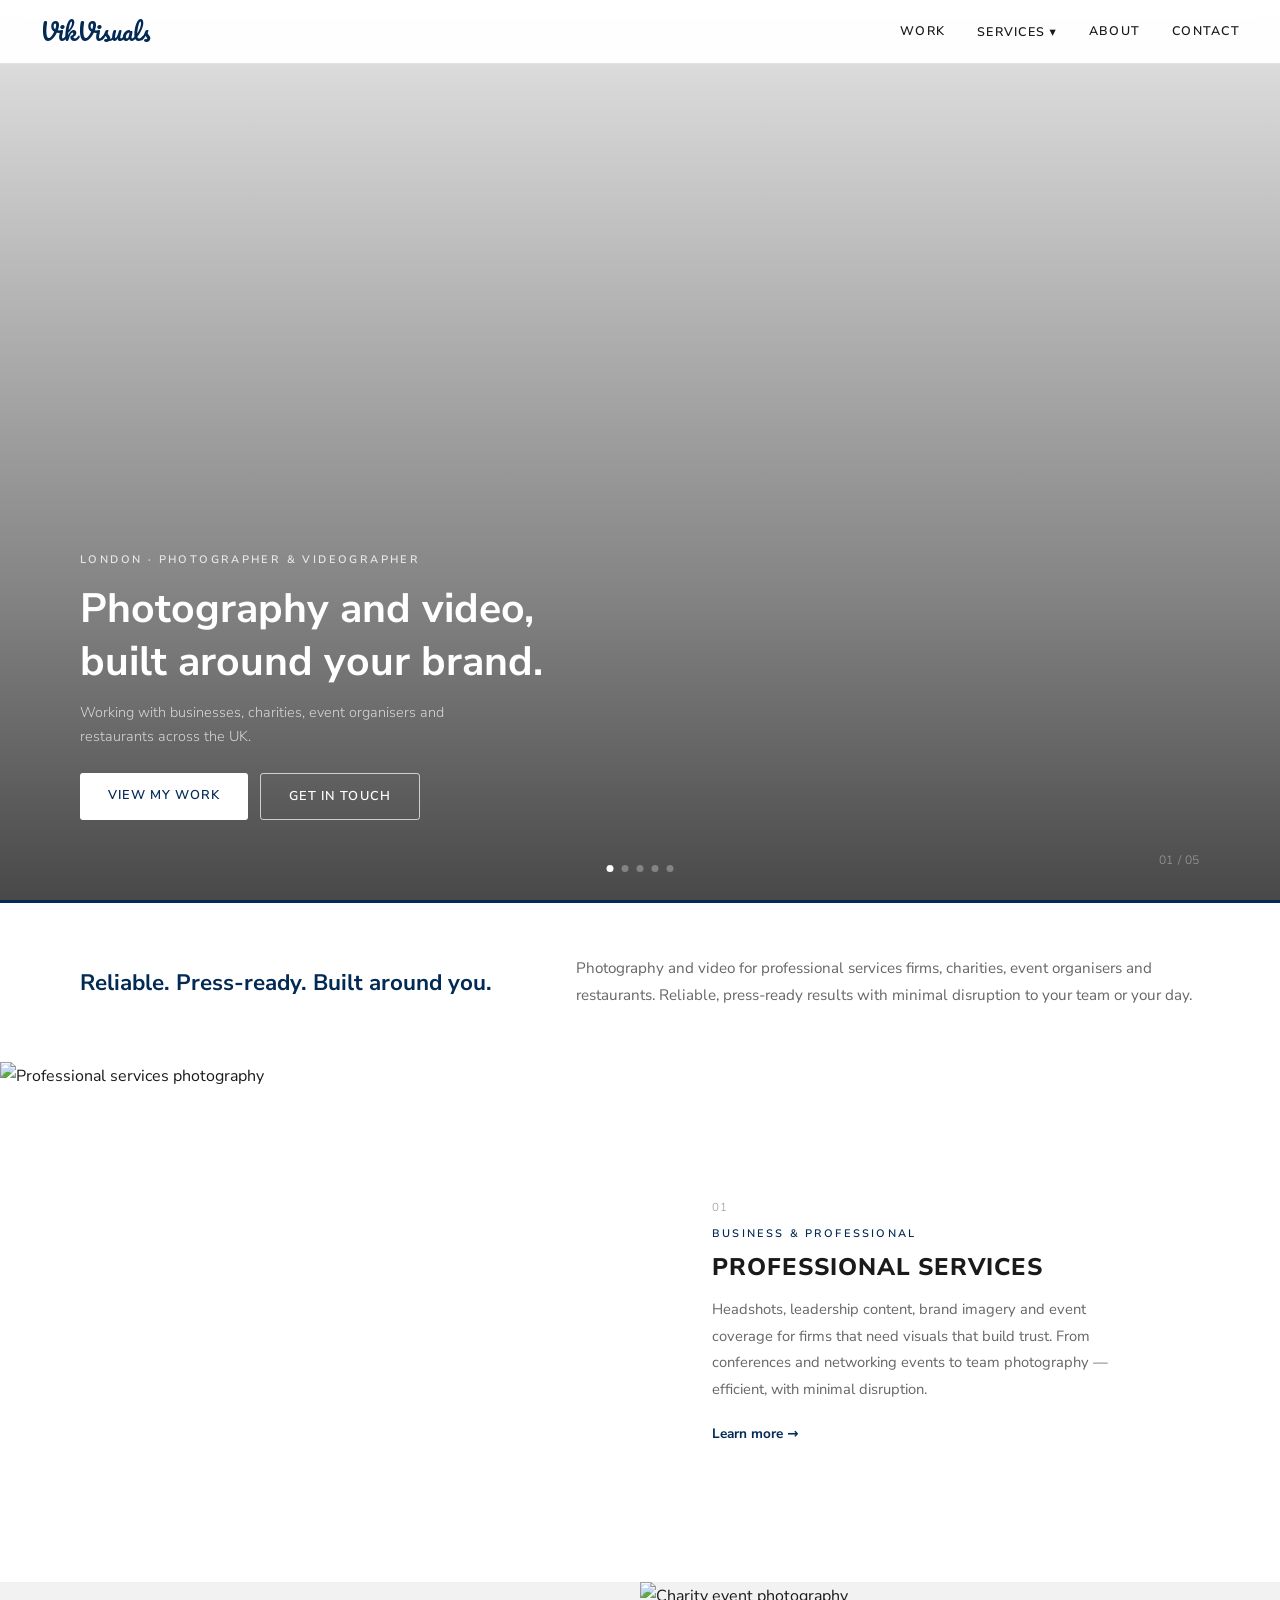
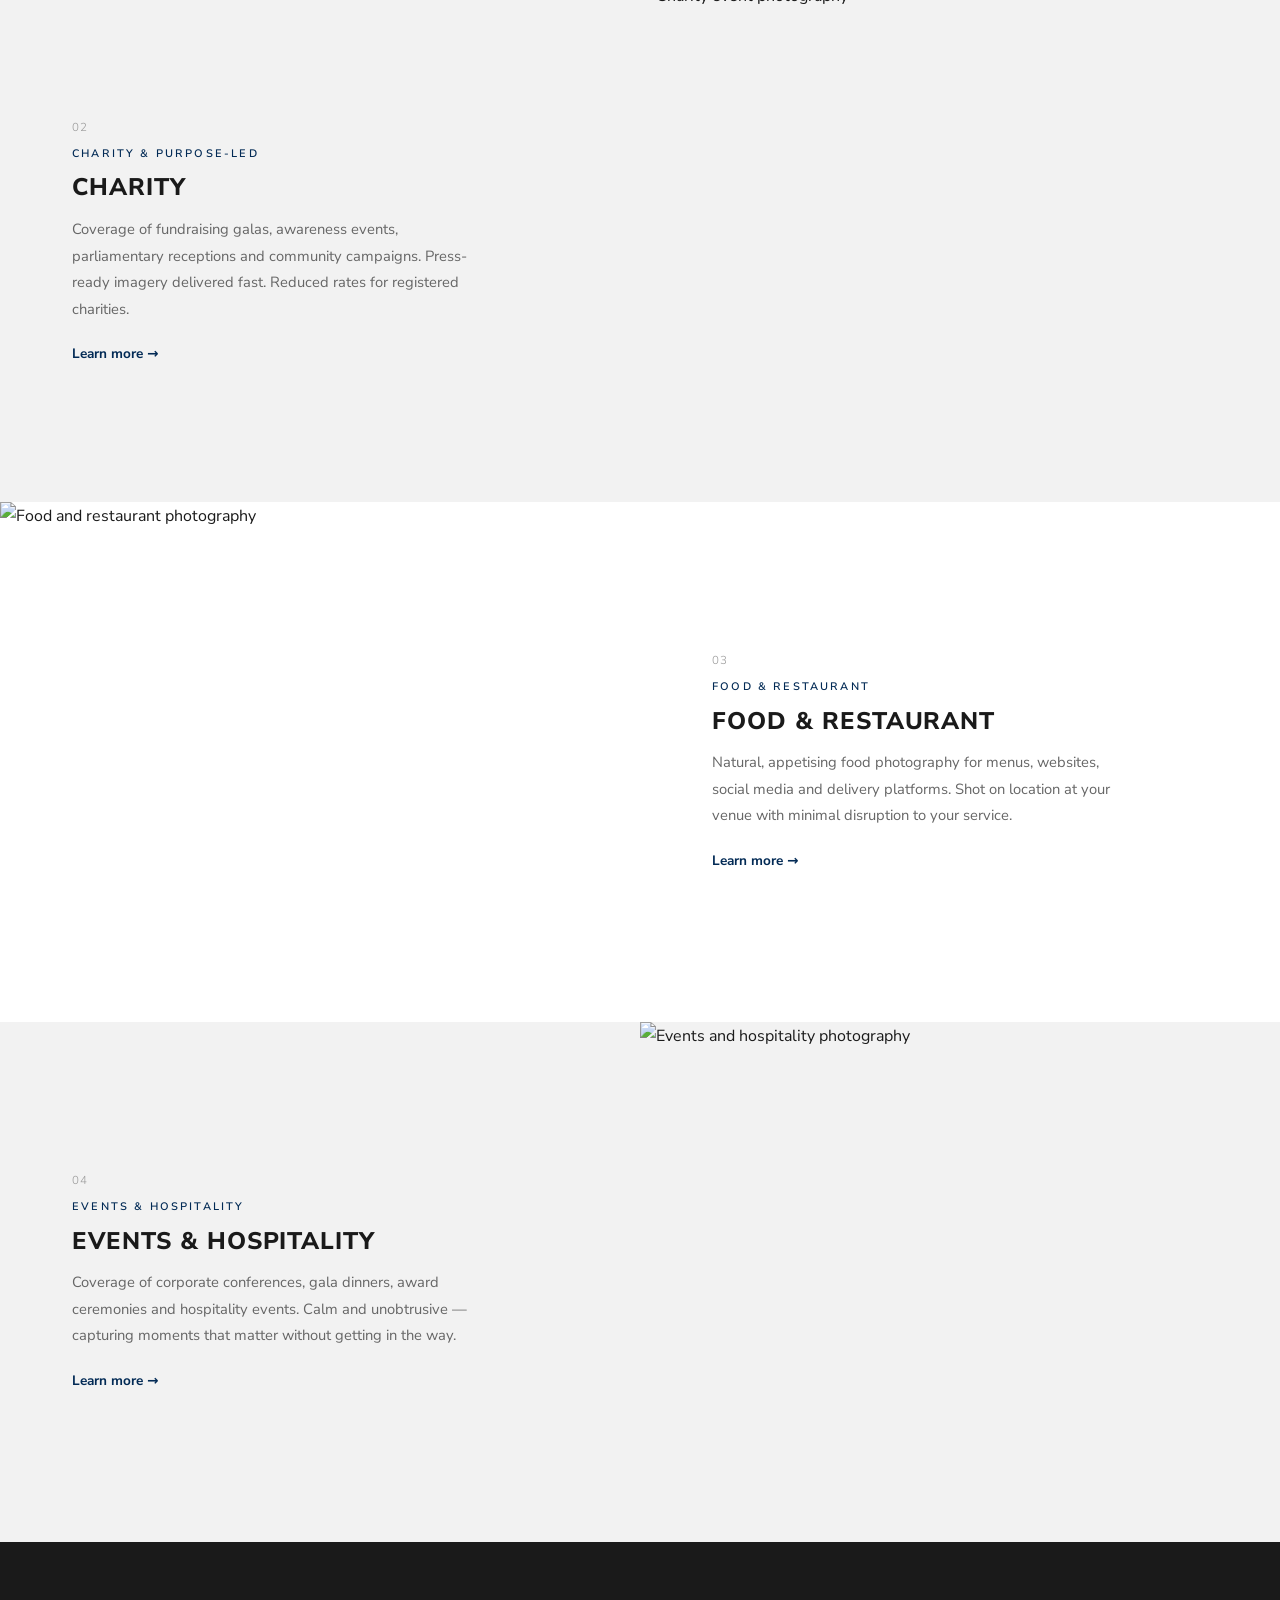
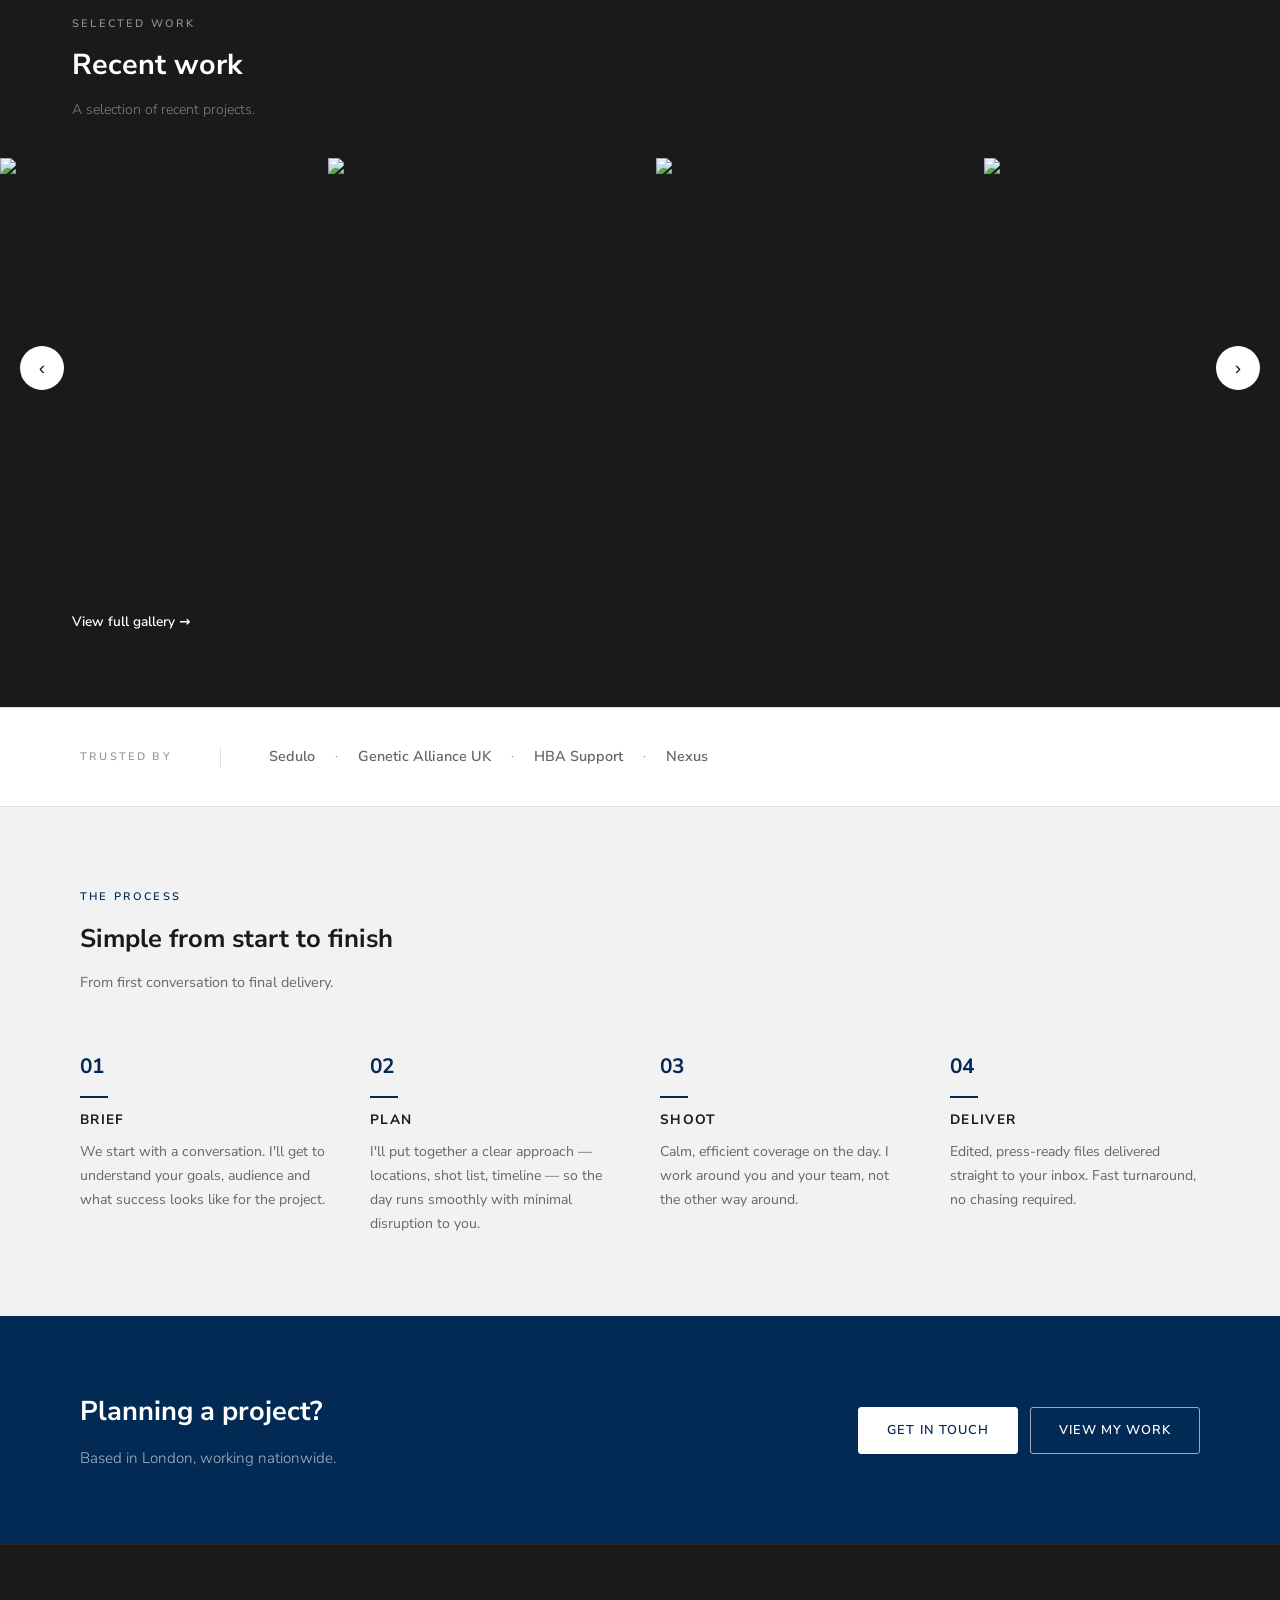
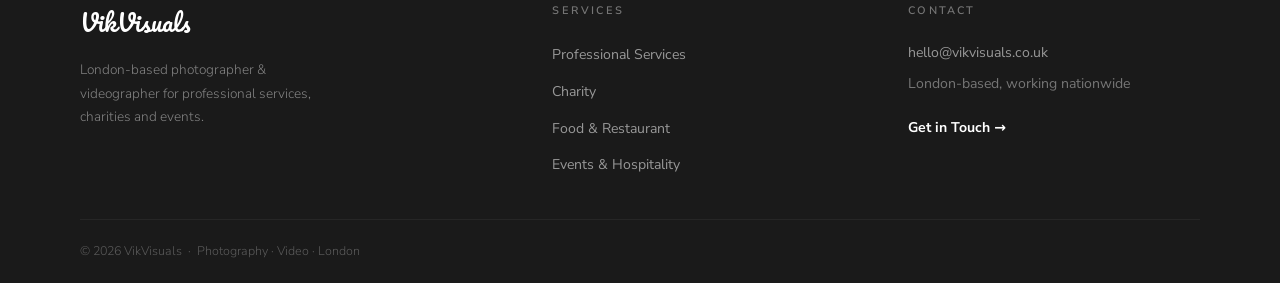
==== index.html @ b8d8cbe0 "feat: homepage refresh — clean, minimal, photography-led design Co-authored-by: vikhnd0-netizen <266" ====
<!DOCTYPE html>
<html lang="en">
<head>
  <meta charset="UTF-8">
  <meta name="viewport" content="width=device-width, initial-scale=1">
  <title>Home — VikVisuals</title>
  <meta name="description" content="VikVisuals — London-based photographer and videographer for professional services firms, charities and events. Photography and video built around your brand.">
  <link rel="preconnect" href="https://fonts.googleapis.com">
  <link rel="preconnect" href="https://fonts.gstatic.com" crossorigin>
  <link href="https://fonts.googleapis.com/css2?family=Nunito+Sans:opsz,wght@6..12,300;6..12,400;6..12,600;6..12,700;6..12,800&family=Pacifico&display=swap" rel="stylesheet">
  <link rel="stylesheet" href="css/main.css">
  <link rel="stylesheet" href="css/home.css">
</head>
<body>

  <!-- ── Navigation ── -->
  <nav class="nav" role="navigation" aria-label="Main navigation">
    <div class="nav__inner">
      <a href="index.html" class="nav__logo" aria-label="VikVisuals home">
        <span style="font-family:'Pacifico',cursive;color:#022a55;font-size:1.5rem">VikVisuals</span>
      </a>

      <!-- Desktop links -->
      <ul class="nav__links">
        <li><a href="gallery.html">Work</a></li>
        <li class="nav__dropdown">
          <button class="services-toggle nav__dropdown-trigger" aria-haspopup="true" aria-expanded="false">
            Services ▾
          </button>
          <div class="nav__dropdown-menu" role="menu">
            <a href="services/professional.html" role="menuitem">Professional Services</a>
            <a href="services/charity.html" role="menuitem">Charity</a>
            <a href="services/food-restaurant.html" role="menuitem">Food &amp; Restaurant</a>
            <a href="services/events-hospitality.html" role="menuitem">Events &amp; Hospitality</a>
          </div>
        </li>
        <li><a href="about.html">About</a></li>
        <li><a href="contact.html">Contact</a></li>
      </ul>

      <!-- Hamburger -->
      <button class="nav__hamburger" aria-label="Toggle menu" aria-expanded="false">
        <span></span><span></span><span></span>
      </button>
    </div>
  </nav>

  <!-- Mobile nav drawer -->
  <div class="nav__mobile" aria-label="Mobile navigation">
    <button class="nav__mobile-services-trigger" aria-expanded="false">Services ▾</button>
    <div class="nav__mobile-sub">
      <a href="services/professional.html">Professional Services</a>
      <a href="services/charity.html">Charity</a>
      <a href="services/food-restaurant.html">Food &amp; Restaurant</a>
      <a href="services/events-hospitality.html">Events &amp; Hospitality</a>
    </div>
    <a href="gallery.html">Work</a>
    <a href="about.html">About</a>
    <a href="contact.html">Contact</a>
  </div>

  <!-- ── Hero ── -->
  <section class="hero" aria-label="Hero slideshow">

    <!-- Slides -->
    <div class="hero__slide" style="background-image:url('https://images.unsplash.com/photo-1551818255-e6e10975bc17?w=1920&q=90')"></div>
    <div class="hero__slide" style="background-image:url('https://images.unsplash.com/photo-1556761175-4b46a572b786?w=1920&q=90')"></div>
    <div class="hero__slide" style="background-image:url('https://images.unsplash.com/photo-1414235077428-338989a2e8c0?w=1920&q=90')"></div>
    <div class="hero__slide" style="background-image:url('https://images.unsplash.com/photo-1511795409834-ef04bbd61622?w=1920&q=90')"></div>
    <div class="hero__slide" style="background-image:url('https://images.unsplash.com/photo-1600880292203-757bb62b4baf?w=1920&q=90')"></div>

    <!-- Gradient overlay -->
    <div class="hero__overlay"></div>

    <!-- Content -->
    <div class="hero__content">
      <span class="hero__eyebrow">London · Photographer &amp; Videographer</span>
      <h1 class="hero__title">Photography and video,<br>built around your brand.</h1>
      <p class="hero__sub">Working with businesses, charities, event organisers and restaurants across the UK.</p>
      <div class="hero__ctas">
        <a href="gallery.html" class="btn-hero-primary">View My Work</a>
        <a href="contact.html" class="btn-hero-secondary">Get in Touch</a>
      </div>
    </div>

    <!-- Dots -->
    <div class="hero__dots" role="tablist" aria-label="Slideshow navigation">
      <button class="hero__dot" role="tab" aria-label="Slide 1"></button>
      <button class="hero__dot" role="tab" aria-label="Slide 2"></button>
      <button class="hero__dot" role="tab" aria-label="Slide 3"></button>
      <button class="hero__dot" role="tab" aria-label="Slide 4"></button>
      <button class="hero__dot" role="tab" aria-label="Slide 5"></button>
    </div>

    <!-- Counter -->
    <div class="hero__counter" aria-hidden="true">01 / 05</div>

  </section>

  <!-- ── Intro Strip ── -->
  <div class="intro-strip">
    <div class="intro-strip__inner">
      <p class="intro-strip__left">Reliable. Press-ready. Built around you.</p>
      <p class="intro-strip__right">Photography and video for professional services firms, charities, event organisers and restaurants. Reliable, press-ready results with minimal disruption to your team or your day.</p>
    </div>
  </div>

  <!-- ── Services ── -->

  <!-- 01 — Photo LEFT, text RIGHT, bg-alt -->
  <div class="services-block services-block--bg-alt">
    <div class="services-block__photo">
      <img src="https://images.unsplash.com/photo-1521791136064-7986c2920216?w=1200&q=90" alt="Professional services photography" loading="lazy">
    </div>
    <div class="services-block__text">
      <span class="services-block__num">01</span>
      <span class="services-block__eyebrow">Business &amp; Professional</span>
      <h2 class="services-block__heading">Professional Services</h2>
      <p class="services-block__body">Headshots, leadership content, brand imagery and event coverage for firms that need visuals that build trust. From conferences and networking events to team photography — efficient, with minimal disruption.</p>
      <a href="services/professional.html" class="services-block__cta">Learn more →</a>
    </div>
  </div>

  <!-- 02 — Text LEFT, photo RIGHT, bg -->
  <div class="services-block services-block--bg">
    <div class="services-block__text">
      <span class="services-block__num">02</span>
      <span class="services-block__eyebrow">Charity &amp; Purpose-Led</span>
      <h2 class="services-block__heading">Charity</h2>
      <p class="services-block__body">Coverage of fundraising galas, awareness events, parliamentary receptions and community campaigns. Press-ready imagery delivered fast. Reduced rates for registered charities.</p>
      <a href="services/charity.html" class="services-block__cta">Learn more →</a>
    </div>
    <div class="services-block__photo">
      <img src="https://images.unsplash.com/photo-1559027615-cd4628902d4a?w=1200&q=90" alt="Charity event photography" loading="lazy">
    </div>
  </div>

  <!-- 03 — Photo LEFT, text RIGHT, bg-alt -->
  <div class="services-block services-block--bg-alt">
    <div class="services-block__photo">
      <img src="https://images.unsplash.com/photo-1504674900247-0877df9cc836?w=1200&q=90" alt="Food and restaurant photography" loading="lazy">
    </div>
    <div class="services-block__text">
      <span class="services-block__num">03</span>
      <span class="services-block__eyebrow">Food &amp; Restaurant</span>
      <h2 class="services-block__heading">Food &amp; Restaurant</h2>
      <p class="services-block__body">Natural, appetising food photography for menus, websites, social media and delivery platforms. Shot on location at your venue with minimal disruption to your service.</p>
      <a href="services/food-restaurant.html" class="services-block__cta">Learn more →</a>
    </div>
  </div>

  <!-- 04 — Text LEFT, photo RIGHT, bg -->
  <div class="services-block services-block--bg">
    <div class="services-block__text">
      <span class="services-block__num">04</span>
      <span class="services-block__eyebrow">Events &amp; Hospitality</span>
      <h2 class="services-block__heading">Events &amp; Hospitality</h2>
      <p class="services-block__body">Coverage of corporate conferences, gala dinners, award ceremonies and hospitality events. Calm and unobtrusive — capturing moments that matter without getting in the way.</p>
      <a href="services/events-hospitality.html" class="services-block__cta">Learn more →</a>
    </div>
    <div class="services-block__photo">
      <img src="https://images.unsplash.com/photo-1492684223066-81342ee5ff30?w=1200&q=90" alt="Events and hospitality photography" loading="lazy">
    </div>
  </div>

  <!-- ── Work Carousel ── -->
  <section class="carousel-section" aria-label="Selected work">
    <div class="carousel-header">
      <span class="carousel-label">Selected Work</span>
      <h2 class="carousel-heading">Recent work</h2>
      <p class="carousel-sub">A selection of recent projects.</p>
    </div>

    <div class="carousel-wrap">
      <button class="carousel-arrow carousel-arrow--prev" aria-label="Scroll left">&#8249;</button>
      <div class="carousel-track">
        <div class="carousel-item">
          <img src="https://images.unsplash.com/photo-1521791136064-7986c2920216?w=800&q=85" alt="Professional services" loading="lazy">
          <span class="carousel-item__label">Professional</span>
        </div>
        <div class="carousel-item">
          <img src="https://images.unsplash.com/photo-1540575467063-178a50c2df87?w=800&q=85" alt="Events photography" loading="lazy">
          <span class="carousel-item__label">Events</span>
        </div>
        <div class="carousel-item">
          <img src="https://images.unsplash.com/photo-1559027615-cd4628902d4a?w=800&q=85" alt="Charity photography" loading="lazy">
          <span class="carousel-item__label">Charity</span>
        </div>
        <div class="carousel-item">
          <img src="https://images.unsplash.com/photo-1504674900247-0877df9cc836?w=800&q=85" alt="Food photography" loading="lazy">
          <span class="carousel-item__label">Food</span>
        </div>
        <div class="carousel-item">
          <img src="https://images.unsplash.com/photo-1492684223066-81342ee5ff30?w=800&q=85" alt="Events photography" loading="lazy">
          <span class="carousel-item__label">Events</span>
        </div>
        <div class="carousel-item">
          <img src="https://images.unsplash.com/photo-1600880292203-757bb62b4baf?w=800&q=85" alt="Professional photography" loading="lazy">
          <span class="carousel-item__label">Professional</span>
        </div>
        <div class="carousel-item">
          <img src="https://images.unsplash.com/photo-1469571486292-0ba58a3f068b?w=800&q=85" alt="Charity photography" loading="lazy">
          <span class="carousel-item__label">Charity</span>
        </div>
        <div class="carousel-item">
          <img src="https://images.unsplash.com/photo-1414235077428-338989a2e8c0?w=800&q=85" alt="Food photography" loading="lazy">
          <span class="carousel-item__label">Food</span>
        </div>
        <div class="carousel-item">
          <img src="https://images.unsplash.com/photo-1511795409834-ef04bbd61622?w=800&q=85" alt="Hospitality photography" loading="lazy">
          <span class="carousel-item__label">Hospitality</span>
        </div>
      </div>
      <button class="carousel-arrow carousel-arrow--next" aria-label="Scroll right">&#8250;</button>
    </div>

    <a href="gallery.html" class="carousel-gallery-link">View full gallery →</a>
  </section>

  <!-- ── Trust Strip ── -->
  <div class="trust-strip">
    <div class="trust-strip__inner">
      <span class="trust-strip__label">Trusted by</span>
      <div class="trust-strip__rule"></div>
      <div class="trust-strip__clients">
        <span class="trust-strip__client">Sedulo</span>
        <span class="trust-strip__sep">·</span>
        <span class="trust-strip__client">Genetic Alliance UK</span>
        <span class="trust-strip__sep">·</span>
        <span class="trust-strip__client">HBA Support</span>
        <span class="trust-strip__sep">·</span>
        <span class="trust-strip__client">Nexus</span>
      </div>
    </div>
  </div>

  <!-- ── Process ── -->
  <section class="process-section" aria-labelledby="process-heading">
    <div class="process-section__inner">
      <span class="process-eyebrow">The Process</span>
      <h2 class="process-heading" id="process-heading">Simple from start to finish</h2>
      <p class="process-sub">From first conversation to final delivery.</p>

      <div class="process-steps">
        <div class="process-step">
          <span class="process-step__num">01</span>
          <hr class="process-step__line">
          <p class="process-step__name">Brief</p>
          <p class="process-step__body">We start with a conversation. I'll get to understand your goals, audience and what success looks like for the project.</p>
        </div>
        <div class="process-step">
          <span class="process-step__num">02</span>
          <hr class="process-step__line">
          <p class="process-step__name">Plan</p>
          <p class="process-step__body">I'll put together a clear approach — locations, shot list, timeline — so the day runs smoothly with minimal disruption to you.</p>
        </div>
        <div class="process-step">
          <span class="process-step__num">03</span>
          <hr class="process-step__line">
          <p class="process-step__name">Shoot</p>
          <p class="process-step__body">Calm, efficient coverage on the day. I work around you and your team, not the other way around.</p>
        </div>
        <div class="process-step">
          <span class="process-step__num">04</span>
          <hr class="process-step__line">
          <p class="process-step__name">Deliver</p>
          <p class="process-step__body">Edited, press-ready files delivered straight to your inbox. Fast turnaround, no chasing required.</p>
        </div>
      </div>
    </div>
  </section>

  <!-- ── CTA Strip ── -->
  <div class="cta-strip">
    <div class="cta-strip__inner">
      <div>
        <h2 class="cta-strip__heading">Planning a project?</h2>
        <p class="cta-strip__sub">Based in London, working nationwide.</p>
      </div>
      <div class="cta-strip__buttons">
        <a href="contact.html" class="btn-cta-primary">Get in Touch</a>
        <a href="gallery.html" class="btn-cta-secondary">View My Work</a>
      </div>
    </div>
  </div>

  <!-- ── Footer ── -->
  <footer class="footer" role="contentinfo">
    <div class="footer__grid">
      <div>
        <span style="font-family:'Pacifico',cursive;color:#ffffff;font-size:1.5rem">VikVisuals</span>
        <p class="footer__tagline">London-based photographer &amp; videographer for professional services, charities and events.</p>
      </div>
      <div>
        <p class="footer__col-heading">Services</p>
        <ul class="footer__links">
          <li><a href="services/professional.html">Professional Services</a></li>
          <li><a href="services/charity.html">Charity</a></li>
          <li><a href="services/food-restaurant.html">Food &amp; Restaurant</a></li>
          <li><a href="services/events-hospitality.html">Events &amp; Hospitality</a></li>
        </ul>
      </div>
      <div>
        <p class="footer__col-heading">Contact</p>
        <a href="mailto:hello@vikvisuals.co.uk" class="footer__contact-email">hello@vikvisuals.co.uk</a>
        <span class="footer__contact-loc">London-based, working nationwide</span>
        <a href="contact.html" class="footer__contact-cta">Get in Touch →</a>
      </div>
    </div>
    <div class="footer__bottom">
      <p class="footer__copy">© 2026 VikVisuals &nbsp;·&nbsp; Photography · Video · London</p>
    </div>
  </footer>

  <script src="js/nav.js"></script>
  <script src="js/hero.js"></script>
  <script src="js/carousel.js"></script>
</body>
</html>
---- css/main.css ----
/* ============================================================
   VikVisuals — main.css
   Global styles: design tokens, reset, typography, nav, footer,
   buttons, utilities
   ============================================================ */

/* ── Google Fonts ─────────────────────────────────────────── */
@import url('https://fonts.googleapis.com/css2?family=Nunito+Sans:opsz,wght@6..12,300;6..12,400;6..12,600;6..12,700;6..12,800&family=Pacifico&display=swap');

/* ── Design Tokens ────────────────────────────────────────── */
:root {
  --navy:        #022a55;
  --navy-dark:   #011d3a;
  --bg:          #f2f2f2;
  --bg-alt:      #ffffff;
  --text:        #1a1a1a;
  --text-muted:  #666666;
  --text-light:  #999999;
  --border:      #e2e2e2;
  --white:       #ffffff;

  --font: 'Nunito Sans', system-ui, sans-serif;

  --nav-height: 64px;
  --transition: all 0.25s ease;
}

/* ── Reset & Base ─────────────────────────────────────────── */
*, *::before, *::after { box-sizing: border-box; margin: 0; padding: 0; }

html { scroll-behavior: smooth; font-size: 16px; }

body {
  font-family: var(--font);
  color: var(--text);
  background: var(--bg);
  line-height: 1.8;
  overflow-x: hidden;
}

img { max-width: 100%; height: auto; display: block; }

a { color: inherit; text-decoration: none; }

ul { list-style: none; }

/* ── Buttons ──────────────────────────────────────────────── */
.btn {
  display: inline-block;
  font-family: var(--font);
  font-size: 0.8rem;
  font-weight: 600;
  text-transform: uppercase;
  letter-spacing: 0.08em;
  padding: 11px 28px;
  border-radius: 3px;
  cursor: pointer;
  transition: var(--transition);
  border: 1.5px solid transparent;
  text-align: center;
}

.btn-primary {
  background: var(--navy);
  color: var(--white);
  border-color: var(--navy);
}
.btn-primary:hover {
  background: var(--navy-dark);
  border-color: var(--navy-dark);
}

.btn-secondary {
  background: transparent;
  color: var(--navy);
  border-color: var(--navy);
}
.btn-secondary:hover {
  background: var(--navy);
  color: var(--white);
}

/* Hero inverted buttons */
.btn-hero-primary {
  background: var(--white);
  color: var(--navy);
  border-color: var(--white);
  font-family: var(--font);
  font-size: 0.8rem;
  font-weight: 600;
  text-transform: uppercase;
  letter-spacing: 0.08em;
  padding: 11px 28px;
  border-radius: 3px;
  cursor: pointer;
  transition: var(--transition);
  display: inline-block;
  text-align: center;
}
.btn-hero-primary:hover {
  background: var(--bg);
  border-color: var(--bg);
}

.btn-hero-secondary {
  background: transparent;
  color: var(--white);
  border: 1.5px solid rgba(255,255,255,0.7);
  font-family: var(--font);
  font-size: 0.8rem;
  font-weight: 600;
  text-transform: uppercase;
  letter-spacing: 0.08em;
  padding: 11px 28px;
  border-radius: 3px;
  cursor: pointer;
  transition: var(--transition);
  display: inline-block;
  text-align: center;
}
.btn-hero-secondary:hover {
  background: rgba(255,255,255,0.15);
}

/* CTA section buttons */
.btn-cta-primary {
  background: var(--white);
  color: var(--navy);
  border-color: var(--white);
  font-family: var(--font);
  font-size: 0.8rem;
  font-weight: 600;
  text-transform: uppercase;
  letter-spacing: 0.08em;
  padding: 11px 28px;
  border-radius: 3px;
  cursor: pointer;
  transition: var(--transition);
  display: inline-block;
  border: 1.5px solid var(--white);
  text-align: center;
}
.btn-cta-primary:hover {
  background: var(--bg);
  border-color: var(--bg);
}

.btn-cta-secondary {
  background: transparent;
  color: var(--white);
  border: 1.5px solid rgba(255,255,255,0.6);
  font-family: var(--font);
  font-size: 0.8rem;
  font-weight: 600;
  text-transform: uppercase;
  letter-spacing: 0.08em;
  padding: 11px 28px;
  border-radius: 3px;
  cursor: pointer;
  transition: var(--transition);
  display: inline-block;
  text-align: center;
}
.btn-cta-secondary:hover {
  background: rgba(255,255,255,0.1);
}

/* ── Navigation ───────────────────────────────────────────── */
.nav {
  position: fixed;
  top: 0;
  left: 0;
  right: 0;
  z-index: 1000;
  height: var(--nav-height);
  display: flex;
  align-items: center;
  background: rgba(255,255,255,0.97);
  backdrop-filter: blur(8px);
  -webkit-backdrop-filter: blur(8px);
  border-bottom: 1px solid var(--border);
}

.nav__inner {
  display: flex;
  align-items: center;
  width: 100%;
  max-width: 1400px;
  margin: 0 auto;
  padding: 0 40px;
}

.nav__logo {
  flex-shrink: 0;
  text-decoration: none;
}

.nav__links {
  display: flex;
  align-items: center;
  gap: 2rem;
  margin-left: auto;
}

.nav__links > li { position: relative; }

.nav__links a,
.nav__dropdown-trigger {
  font-family: var(--font);
  font-size: 0.78rem;
  font-weight: 600;
  text-transform: uppercase;
  letter-spacing: 0.1em;
  color: var(--text);
  cursor: pointer;
  transition: color 0.2s;
  background: none;
  border: none;
  padding: 0;
  display: flex;
  align-items: center;
  gap: 4px;
}

.nav__links a:hover,
.nav__dropdown-trigger:hover {
  color: var(--navy);
}

/* Dropdown */
.nav__dropdown {
  position: relative;
}

.nav__dropdown-menu {
  position: absolute;
  top: calc(100% + 20px);
  right: 0;
  background: var(--white);
  border-top: 2px solid var(--navy);
  box-shadow: 0 4px 20px rgba(0,0,0,0.08);
  border-radius: 0 0 3px 3px;
  min-width: 230px;
  padding: 8px 0;
  opacity: 0;
  visibility: hidden;
  transition: opacity 0.2s, visibility 0.2s, transform 0.2s;
  transform: translateY(-6px);
}

.nav__dropdown.is-open .nav__dropdown-menu {
  opacity: 1;
  visibility: visible;
  transform: translateY(0);
}

.nav__dropdown-menu a {
  display: block;
  padding: 10px 20px;
  font-size: 0.78rem;
  font-weight: 600;
  text-transform: uppercase;
  letter-spacing: 0.08em;
  color: var(--text);
  transition: color 0.2s, padding-left 0.2s;
}

.nav__dropdown-menu a:hover {
  color: var(--navy);
  padding-left: 26px;
}

/* Hamburger */
.nav__hamburger {
  display: none;
  flex-direction: column;
  gap: 5px;
  cursor: pointer;
  background: none;
  border: none;
  padding: 4px;
  margin-left: auto;
}

.nav__hamburger span {
  display: block;
  width: 22px;
  height: 2px;
  background: var(--navy);
  transition: var(--transition);
  transform-origin: center;
}

/* Mobile drawer */
.nav__mobile {
  display: none;
  position: fixed;
  top: var(--nav-height);
  left: 0;
  right: 0;
  background: var(--white);
  border-bottom: 1px solid var(--border);
  padding: 20px 24px;
  z-index: 999;
  transform: translateY(-100%);
  opacity: 0;
  transition: transform 0.3s ease, opacity 0.3s ease;
  pointer-events: none;
}

.nav__mobile.nav-open {
  transform: translateY(0);
  opacity: 1;
  pointer-events: all;
}

.nav__mobile a,
.nav__mobile-services-trigger {
  display: block;
  font-size: 0.78rem;
  font-weight: 600;
  text-transform: uppercase;
  letter-spacing: 0.1em;
  color: var(--text);
  padding: 12px 0;
  border-bottom: 1px solid var(--border);
  cursor: pointer;
  background: none;
  border-left: none;
  border-right: none;
  border-top: none;
  width: 100%;
  text-align: left;
  transition: color 0.2s;
}

.nav__mobile a:hover,
.nav__mobile-services-trigger:hover {
  color: var(--navy);
}

.nav__mobile-sub {
  display: none;
  padding-left: 16px;
}

.nav__mobile-sub.is-open { display: block; }

.nav__mobile-sub a {
  font-size: 0.75rem;
  color: var(--text-muted);
  border-bottom: 1px solid var(--border);
  padding: 10px 0;
}

/* ── Footer ───────────────────────────────────────────────── */
.footer {
  background: #1a1a1a;
  color: var(--white);
  padding: 56px 80px 0;
  border-top: 1px solid rgba(255,255,255,0.07);
}

.footer__grid {
  display: grid;
  grid-template-columns: 1.4fr 1fr 1fr;
  gap: 4rem;
  padding-bottom: 40px;
}

.footer__tagline {
  color: rgba(255,255,255,0.45);
  font-size: 0.85rem;
  font-weight: 300;
  max-width: 240px;
  line-height: 1.7;
  margin-top: 14px;
}

.footer__col-heading {
  font-family: var(--font);
  font-size: 0.68rem;
  font-weight: 600;
  text-transform: uppercase;
  letter-spacing: 0.2em;
  color: rgba(255,255,255,0.4);
  margin-bottom: 1.2rem;
}

.footer__links { display: flex; flex-direction: column; gap: 0.5rem; }

.footer__links a {
  font-size: 0.88rem;
  font-weight: 400;
  color: rgba(255,255,255,0.55);
  transition: color 0.2s;
}

.footer__links a:hover { color: var(--white); }

.footer__contact-email {
  display: block;
  font-size: 0.88rem;
  color: rgba(255,255,255,0.55);
  margin-bottom: 6px;
  transition: color 0.2s;
}
.footer__contact-email:hover { color: var(--white); }

.footer__contact-loc {
  font-size: 0.88rem;
  color: rgba(255,255,255,0.4);
  display: block;
  margin-bottom: 16px;
}

.footer__contact-cta {
  font-size: 0.88rem;
  font-weight: 700;
  color: var(--white);
  transition: opacity 0.2s;
}
.footer__contact-cta:hover { opacity: 0.75; }

.footer__bottom {
  border-top: 1px solid rgba(255,255,255,0.05);
  padding: 20px 0;
  margin-top: 0;
  display: flex;
  align-items: center;
  justify-content: space-between;
}

.footer__copy {
  font-size: 0.78rem;
  font-weight: 300;
  color: rgba(255,255,255,0.28);
}

/* ── Responsive ───────────────────────────────────────────── */
@media (max-width: 1024px) {
  .footer { padding: 56px 40px 0; }
  .footer__grid { grid-template-columns: 1fr 1fr; gap: 2.5rem; }
}

@media (max-width: 768px) {
  .nav__links { display: none; }
  .nav__hamburger { display: flex; }
  .nav__mobile { display: block; }
  .nav__inner { padding: 0 20px; }

  .footer { padding: 48px 24px 0; }
  .footer__grid { grid-template-columns: 1fr; gap: 2rem; }
  .footer__bottom { flex-direction: column; gap: 0.4rem; text-align: center; }
}

@media (max-width: 600px) {
  .btn, .btn-hero-primary, .btn-hero-secondary, .btn-cta-primary, .btn-cta-secondary {
    padding: 10px 20px;
    font-size: 0.75rem;
  }
}
---- css/home.css ----
/* ============================================================
   VikVisuals — home.css
   Homepage-specific styles
   ============================================================ */

/* ── Hero ─────────────────────────────────────────────────── */
.hero {
  position: relative;
  height: 100vh;
  min-height: 600px;
  overflow: hidden;
}

.hero__slide {
  position: absolute;
  inset: 0;
  opacity: 0;
  transition: opacity 0.9s ease;
  background-size: cover;
  background-position: center;
}

.hero__slide.is-active { opacity: 1; }

.hero__overlay {
  position: absolute;
  inset: 0;
  background: linear-gradient(to bottom, rgba(0,0,0,0.05) 0%, rgba(0,0,0,0.45) 65%, rgba(0,0,0,0.7) 100%);
  z-index: 1;
}

.hero__content {
  position: absolute;
  bottom: 0;
  left: 0;
  padding: 0 0 80px 80px;
  z-index: 2;
  max-width: 600px;
}

.hero__eyebrow {
  font-size: 0.68rem;
  font-weight: 600;
  text-transform: uppercase;
  letter-spacing: 0.22em;
  color: var(--white);
  opacity: 0.8;
  margin-bottom: 12px;
  display: block;
}

.hero__title {
  font-family: var(--font);
  font-size: clamp(1.8rem, 3.2vw, 2.6rem);
  font-weight: 700;
  color: var(--white);
  line-height: 1.3;
  margin: 0;
}

.hero__sub {
  font-size: 0.9rem;
  font-weight: 300;
  color: rgba(255,255,255,0.72);
  max-width: 440px;
  margin-top: 12px;
  line-height: 1.7;
}

.hero__ctas {
  display: flex;
  gap: 12px;
  margin-top: 24px;
  flex-wrap: wrap;
}

/* Dots */
.hero__dots {
  position: absolute;
  bottom: 28px;
  left: 50%;
  transform: translateX(-50%);
  z-index: 2;
  display: flex;
  gap: 8px;
  align-items: center;
}

.hero__dot {
  width: 7px;
  height: 7px;
  border-radius: 50%;
  background: rgba(255,255,255,0.3);
  cursor: pointer;
  border: none;
  padding: 0;
  transition: background 0.2s;
}

.hero__dot.is-active { background: var(--white); }

/* Counter */
.hero__counter {
  position: absolute;
  bottom: 28px;
  right: 0;
  padding: 0 80px 0 0;
  z-index: 2;
  font-size: 0.75rem;
  font-weight: 300;
  color: rgba(255,255,255,0.45);
  letter-spacing: 0.05em;
}

/* ── Intro Strip ──────────────────────────────────────────── */
.intro-strip {
  background: var(--bg-alt);
  border-top: 3px solid var(--navy);
  padding: 52px 80px;
}

.intro-strip__inner {
  display: grid;
  grid-template-columns: 40fr 60fr;
  gap: 80px;
  align-items: center;
  max-width: 1400px;
  margin: 0 auto;
}

.intro-strip__left {
  font-size: 1.4rem;
  font-weight: 700;
  color: var(--navy);
  line-height: 1.4;
}

.intro-strip__right {
  font-size: 0.95rem;
  font-weight: 400;
  color: var(--text-muted);
  line-height: 1.8;
}

/* ── Services ─────────────────────────────────────────────── */
.services-block {
  display: grid;
  grid-template-columns: 1fr 1fr;
  min-height: 520px;
}

.services-block--bg-alt { background: var(--bg-alt); }
.services-block--bg     { background: var(--bg); }

.services-block__photo {
  overflow: hidden;
}

.services-block__photo img {
  width: 100%;
  height: 100%;
  object-fit: cover;
  display: block;
}

.services-block__text {
  padding: 64px 72px;
  display: flex;
  flex-direction: column;
  justify-content: center;
}

.services-block__num {
  font-size: 0.72rem;
  font-weight: 300;
  color: var(--text-light);
  letter-spacing: 0.1em;
  margin-bottom: 6px;
}

.services-block__eyebrow {
  font-size: 0.68rem;
  font-weight: 600;
  text-transform: uppercase;
  letter-spacing: 0.2em;
  color: var(--navy);
  margin-bottom: 10px;
}

.services-block__heading {
  font-size: 1.5rem;
  font-weight: 800;
  text-transform: uppercase;
  letter-spacing: 0.04em;
  color: var(--text);
  line-height: 1.2;
}

.services-block__body {
  font-size: 0.92rem;
  font-weight: 400;
  color: var(--text-muted);
  line-height: 1.8;
  max-width: 420px;
  margin-top: 14px;
}

.services-block__cta {
  display: inline-block;
  margin-top: 20px;
  font-size: 0.85rem;
  font-weight: 700;
  color: var(--navy);
  transition: text-decoration 0.15s;
}
.services-block__cta:hover { text-decoration: underline; }

/* ── Carousel ─────────────────────────────────────────────── */
.carousel-section {
  background: #1a1a1a;
  padding: 72px 0;
}

.carousel-header {
  padding: 0 72px;
  margin-bottom: 36px;
}

.carousel-label {
  display: block;
  font-size: 0.68rem;
  font-weight: 600;
  text-transform: uppercase;
  letter-spacing: 0.2em;
  color: rgba(255,255,255,0.5);
  margin-bottom: 6px;
}

.carousel-heading {
  font-size: 1.8rem;
  font-weight: 700;
  color: var(--white);
  margin-bottom: 6px;
}

.carousel-sub {
  font-size: 0.88rem;
  font-weight: 300;
  color: rgba(255,255,255,0.45);
}

.carousel-wrap {
  position: relative;
}

.carousel-track {
  display: flex;
  overflow-x: auto;
  scroll-snap-type: x mandatory;
  scrollbar-width: none;
  -ms-overflow-style: none;
  gap: 8px;
  padding: 0 72px;
}

.carousel-track::-webkit-scrollbar { display: none; }

.carousel-item {
  width: 320px;
  height: 420px;
  flex-shrink: 0;
  scroll-snap-align: start;
  position: relative;
  overflow: hidden;
  cursor: pointer;
}

.carousel-item img {
  width: 100%;
  height: 100%;
  object-fit: cover;
  display: block;
  transition: opacity 0.3s;
}

.carousel-item:hover img { opacity: 0.82; }

.carousel-item__label {
  position: absolute;
  bottom: 12px;
  left: 12px;
  background: var(--white);
  color: var(--navy);
  font-size: 0.7rem;
  font-weight: 600;
  text-transform: uppercase;
  letter-spacing: 0.08em;
  border-radius: 2px;
  padding: 3px 8px;
  opacity: 0;
  transition: opacity 0.3s;
}

.carousel-item:hover .carousel-item__label { opacity: 1; }

.carousel-arrow {
  position: absolute;
  top: 50%;
  transform: translateY(-50%);
  width: 44px;
  height: 44px;
  border-radius: 50%;
  background: var(--white);
  color: #1a1a1a;
  border: none;
  cursor: pointer;
  font-size: 1.2rem;
  display: flex;
  align-items: center;
  justify-content: center;
  transition: background 0.2s, color 0.2s;
  z-index: 2;
}

.carousel-arrow:hover {
  background: var(--navy);
  color: var(--white);
}

.carousel-arrow--prev { left: 20px; }
.carousel-arrow--next { right: 20px; }

.carousel-gallery-link {
  display: block;
  font-size: 0.85rem;
  font-weight: 600;
  color: var(--white);
  padding: 32px 72px 0;
  transition: opacity 0.2s;
}
.carousel-gallery-link:hover { text-decoration: underline; }

/* ── Trust Strip ──────────────────────────────────────────── */
.trust-strip {
  background: var(--bg-alt);
  border-top: 1px solid var(--border);
  border-bottom: 1px solid var(--border);
  padding: 36px 80px;
}

.trust-strip__inner {
  display: flex;
  align-items: center;
  gap: 48px;
  max-width: 1400px;
  margin: 0 auto;
  flex-wrap: wrap;
}

.trust-strip__label {
  font-size: 0.68rem;
  font-weight: 600;
  text-transform: uppercase;
  letter-spacing: 0.2em;
  color: var(--text-light);
  flex-shrink: 0;
}

.trust-strip__rule {
  width: 1px;
  height: 20px;
  background: rgba(0,0,0,0.12);
  flex-shrink: 0;
}

.trust-strip__clients {
  display: flex;
  align-items: center;
  gap: 20px;
  flex-wrap: wrap;
}

.trust-strip__client {
  font-size: 0.9rem;
  font-weight: 600;
  color: var(--text-muted);
  transition: color 0.2s;
}
.trust-strip__client:hover { color: var(--navy); }

.trust-strip__sep {
  color: var(--text-light);
  font-size: 0.8rem;
}

/* ── Process ──────────────────────────────────────────────── */
.process-section {
  background: var(--bg);
  padding: 80px;
}

.process-section__inner {
  max-width: 1400px;
  margin: 0 auto;
}

.process-eyebrow {
  display: block;
  font-size: 0.68rem;
  font-weight: 600;
  text-transform: uppercase;
  letter-spacing: 0.2em;
  color: var(--navy);
  margin-bottom: 10px;
}

.process-heading {
  font-size: 1.6rem;
  font-weight: 700;
  color: var(--text);
  margin-bottom: 8px;
}

.process-sub {
  font-size: 0.9rem;
  font-weight: 400;
  color: var(--text-muted);
  margin-bottom: 52px;
}

.process-steps {
  display: grid;
  grid-template-columns: repeat(4, 1fr);
  gap: 40px;
}

.process-step__num {
  font-size: 1.3rem;
  font-weight: 700;
  color: var(--navy);
  display: block;
}

.process-step__line {
  width: 28px;
  height: 2px;
  background: var(--navy);
  border: none;
  margin: 10px 0;
}

.process-step__name {
  font-size: 0.85rem;
  font-weight: 700;
  text-transform: uppercase;
  letter-spacing: 0.1em;
  color: var(--text);
  margin-bottom: 8px;
}

.process-step__body {
  font-size: 0.88rem;
  font-weight: 400;
  color: var(--text-muted);
  line-height: 1.7;
}

/* ── CTA Strip ────────────────────────────────────────────── */
.cta-strip {
  background: var(--navy);
  padding: 72px 80px;
}

.cta-strip__inner {
  display: grid;
  grid-template-columns: 1fr auto;
  align-items: center;
  gap: 40px;
  max-width: 1400px;
  margin: 0 auto;
}

.cta-strip__heading {
  font-size: 1.7rem;
  font-weight: 700;
  color: var(--white);
}

.cta-strip__sub {
  font-size: 0.95rem;
  font-weight: 300;
  color: rgba(255,255,255,0.65);
  margin-top: 8px;
}

.cta-strip__buttons {
  display: flex;
  gap: 12px;
  flex-wrap: wrap;
  justify-content: flex-end;
}

/* ── Responsive ───────────────────────────────────────────── */
@media (max-width: 1200px) {
  .hero__content { padding: 0 0 60px 60px; }
  .hero__counter { padding-right: 60px; }
  .intro-strip { padding: 52px 60px; }
  .intro-strip__inner { gap: 60px; }
  .services-block__text { padding: 48px 48px; }
  .carousel-header { padding: 0 48px; }
  .carousel-track { padding: 0 48px; }
  .carousel-gallery-link { padding: 32px 48px 0; }
  .trust-strip { padding: 36px 60px; }
  .process-section { padding: 80px 60px; }
  .cta-strip { padding: 72px 60px; }
}

@media (max-width: 900px) {
  .services-block { grid-template-columns: 1fr; min-height: auto; }
  .services-block__photo { height: 300px; }
  .services-block--reverse .services-block__photo { order: -1; }
  .services-block__text { padding: 40px 32px; }
  .process-steps { grid-template-columns: repeat(2, 1fr); gap: 32px; }
}

@media (max-width: 768px) {
  .hero__content { padding: 0 0 60px 32px; }
  .hero__counter { padding-right: 32px; }
  .hero__title { font-size: clamp(1.6rem, 5vw, 2.2rem); }

  .intro-strip { padding: 40px 24px; }
  .intro-strip__inner { grid-template-columns: 1fr; gap: 24px; }

  .carousel-header { padding: 0 24px; }
  .carousel-track { padding: 0 24px; }
  .carousel-arrow { display: none; }
  .carousel-gallery-link { padding: 24px 24px 0; }

  .trust-strip { padding: 28px 24px; }
  .trust-strip__inner { gap: 20px; }

  .process-section { padding: 56px 24px; }
  .process-steps { grid-template-columns: 1fr 1fr; gap: 28px; }

  .cta-strip { padding: 56px 24px; }
  .cta-strip__inner { grid-template-columns: 1fr; }
  .cta-strip__buttons { justify-content: flex-start; }
}

@media (max-width: 560px) {
  .hero__content { padding: 0 0 80px 20px; }
  .hero__counter { display: none; }
  .process-steps { grid-template-columns: 1fr; }
}
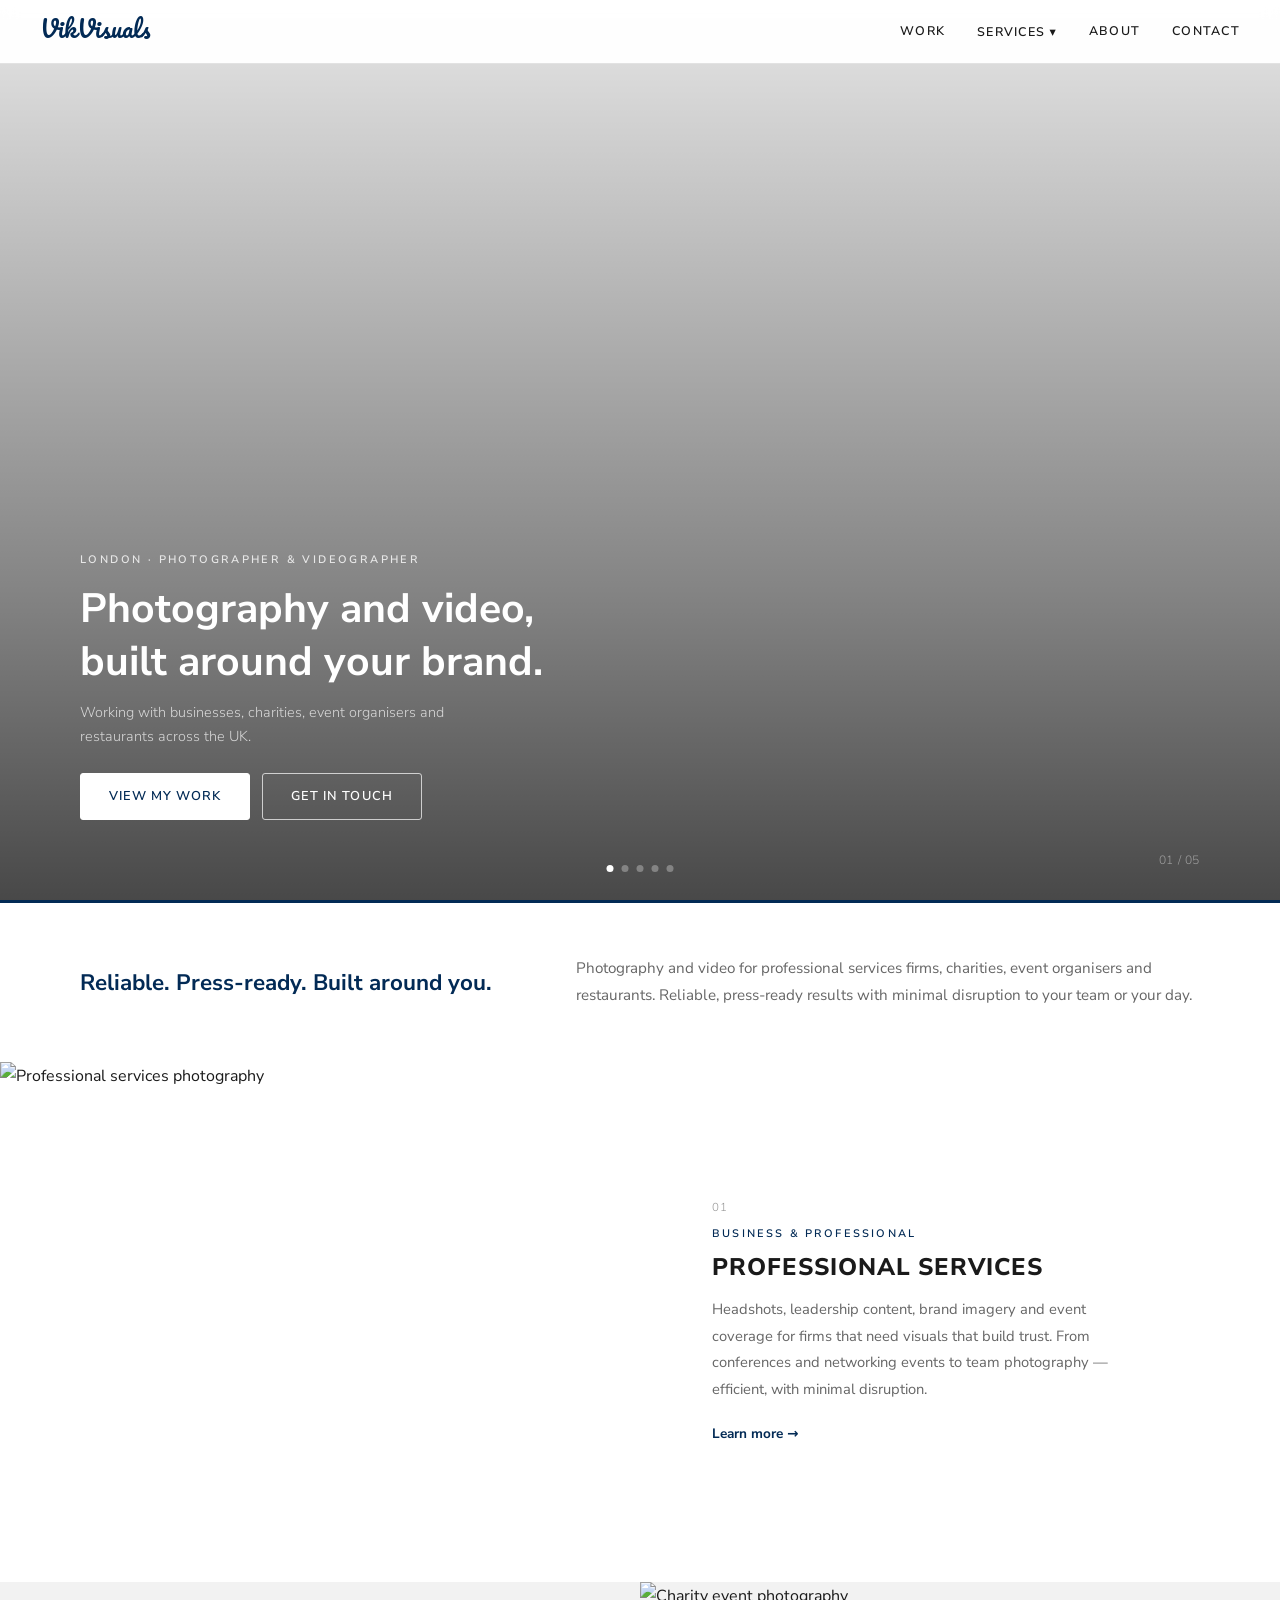
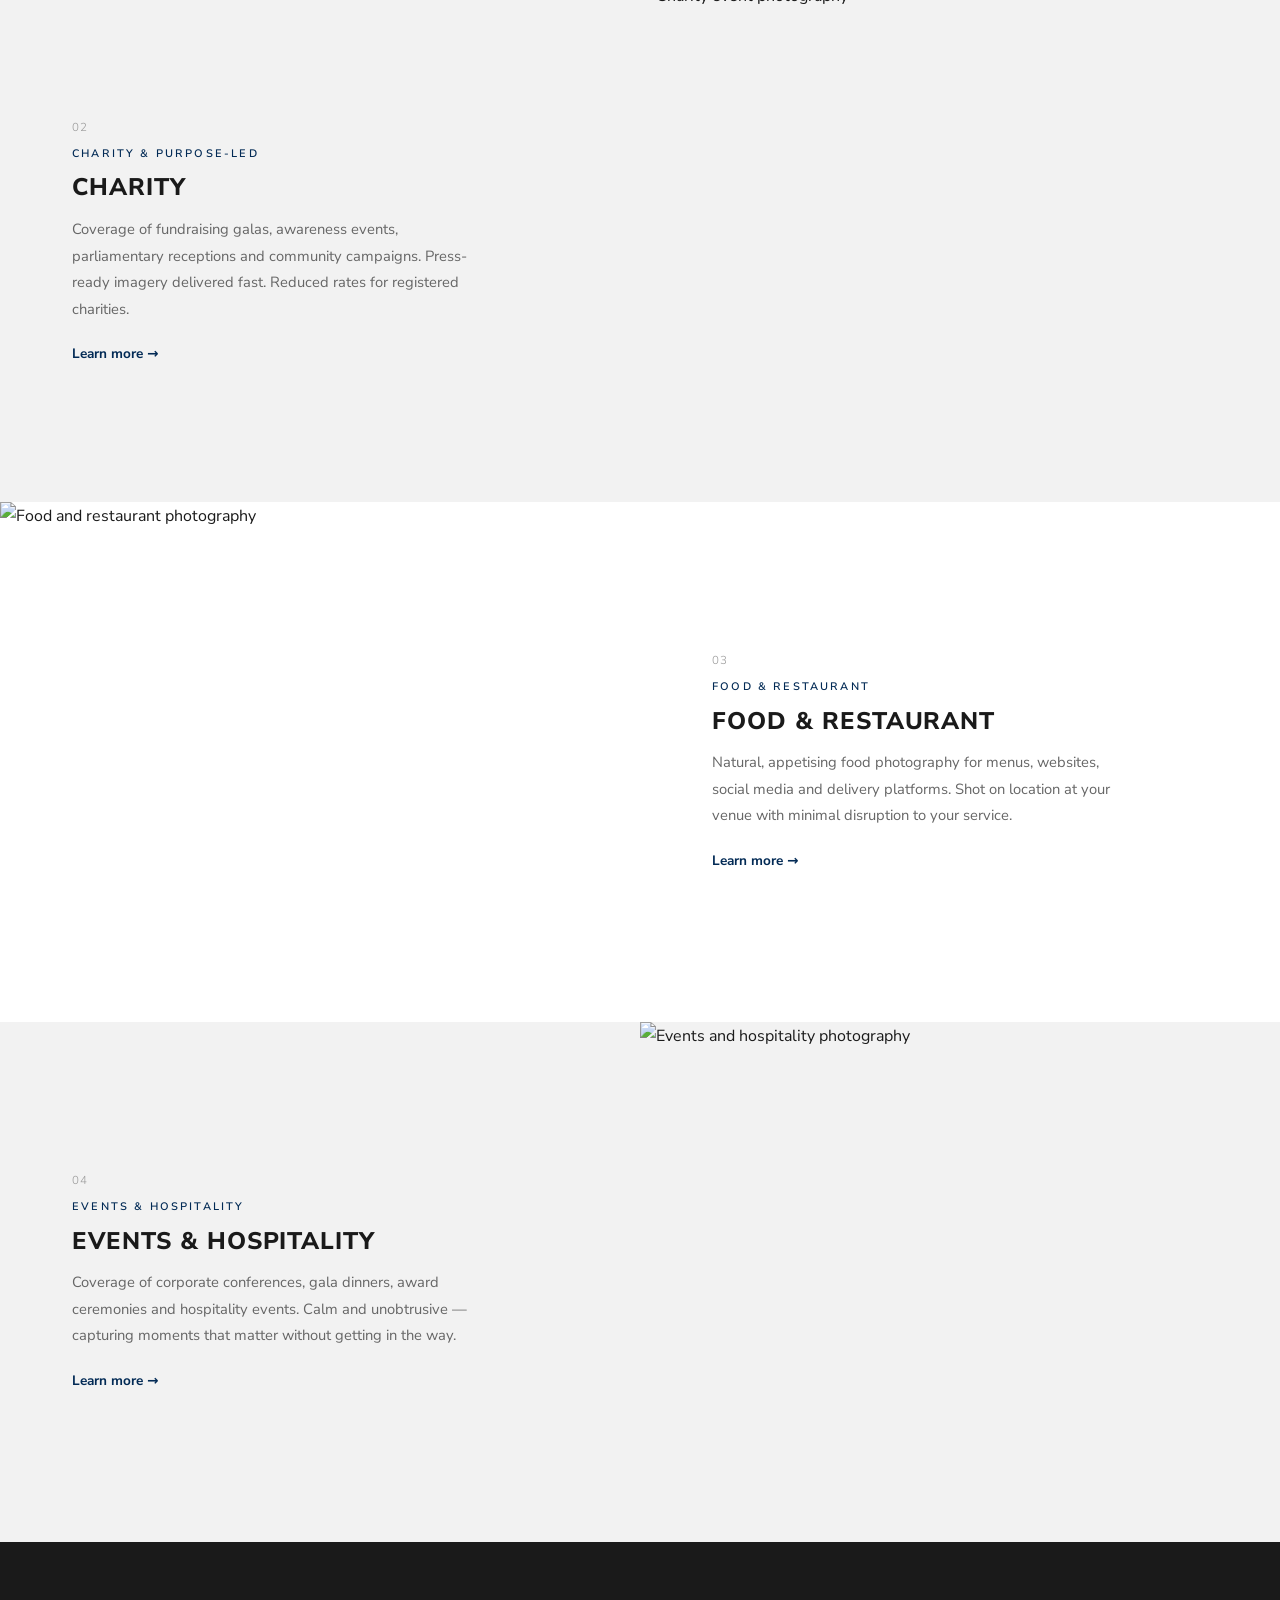
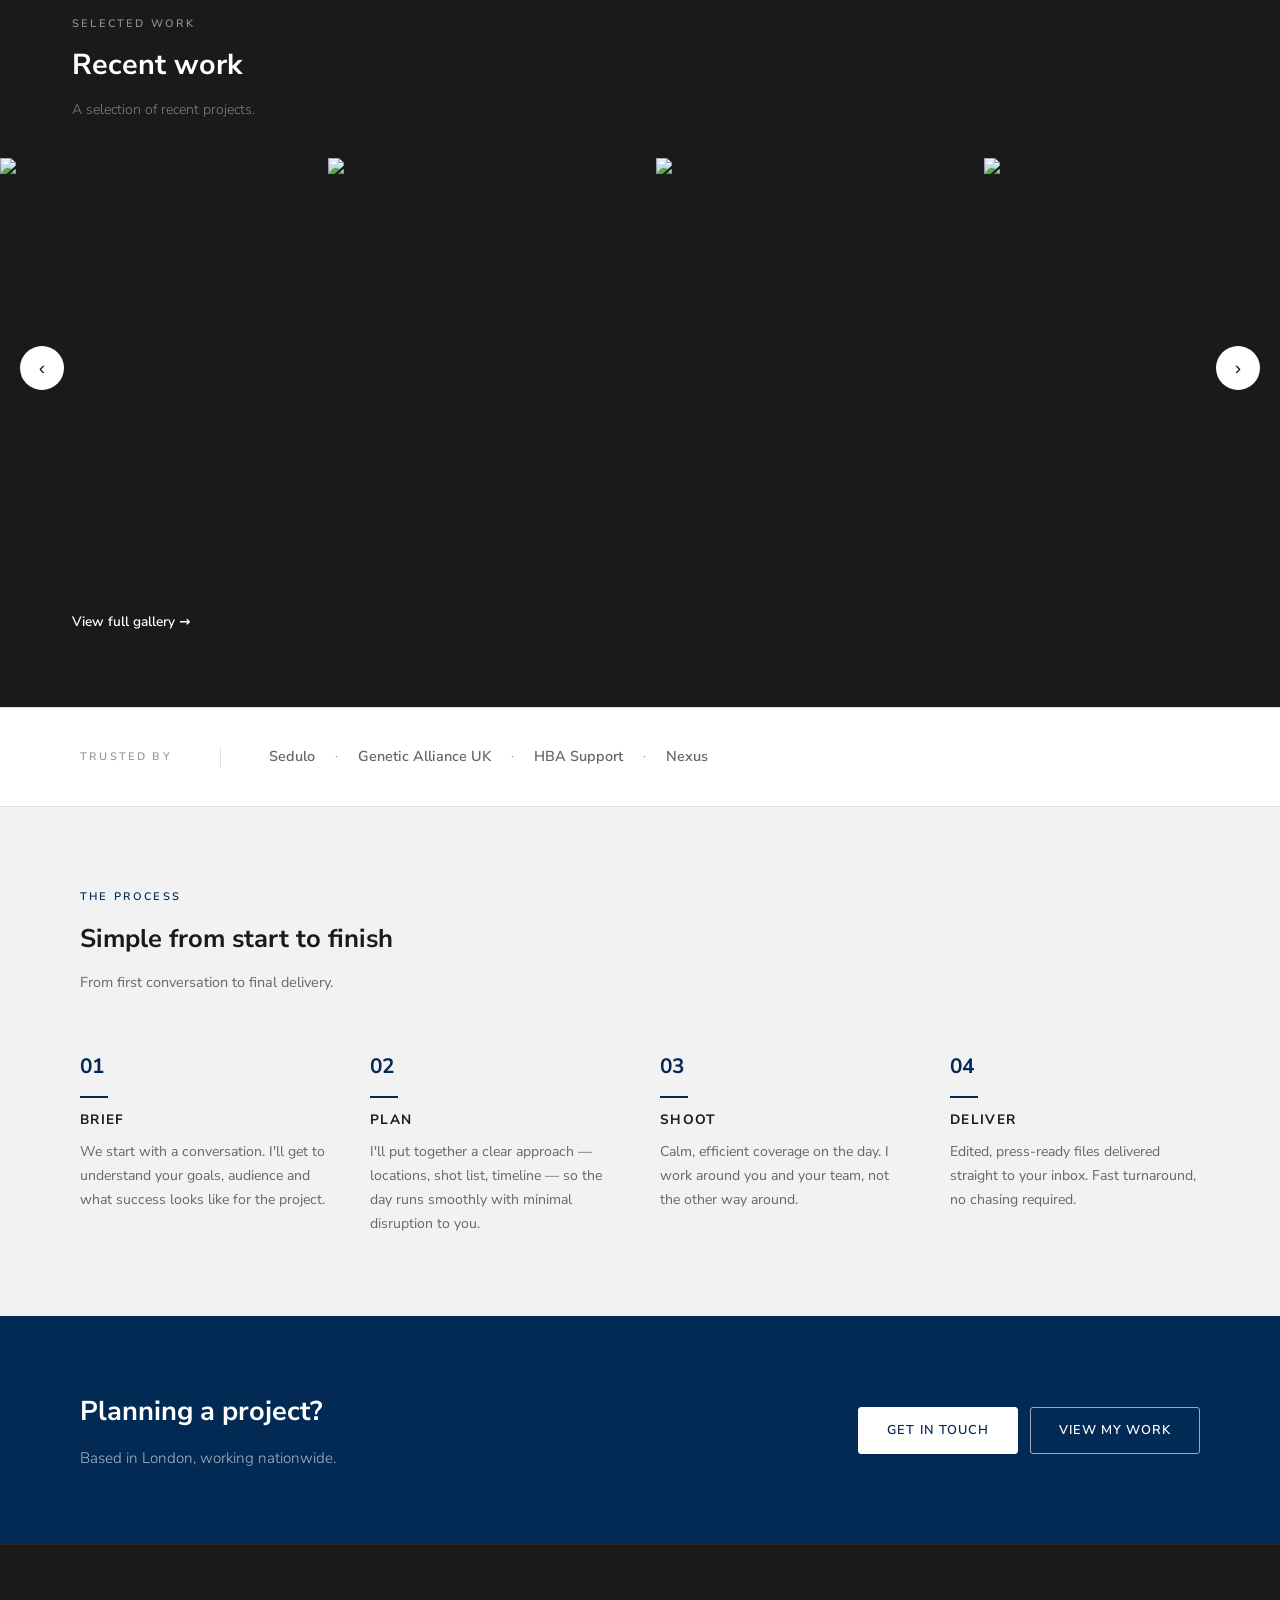
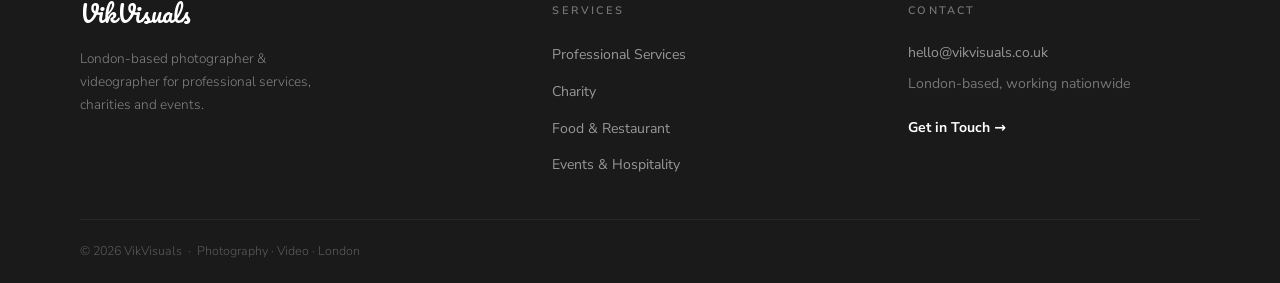
==== commit 7880a32d: "refactor: address code review — shared button base class, logo CSS class, hero keyboard pause Co-aut" ====
--- a/index.html
+++ b/index.html
@@ -17,7 +17,7 @@
   <nav class="nav" role="navigation" aria-label="Main navigation">
     <div class="nav__inner">
       <a href="index.html" class="nav__logo" aria-label="VikVisuals home">
-        <span style="font-family:'Pacifico',cursive;color:#022a55;font-size:1.5rem">VikVisuals</span>
+        <span class="logo-pacifico logo-pacifico--navy">VikVisuals</span>
       </a>
 
       <!-- Desktop links -->
@@ -288,7 +288,7 @@
   <footer class="footer" role="contentinfo">
     <div class="footer__grid">
       <div>
-        <span style="font-family:'Pacifico',cursive;color:#ffffff;font-size:1.5rem">VikVisuals</span>
+        <span class="logo-pacifico logo-pacifico--white">VikVisuals</span>
         <p class="footer__tagline">London-based photographer &amp; videographer for professional services, charities and events.</p>
       </div>
       <div>
--- a/css/main.css
+++ b/css/main.css
@@ -45,7 +45,15 @@
 ul { list-style: none; }
 
 /* ── Buttons ──────────────────────────────────────────────── */
-.btn {
+
+/* Shared base — all button variants inherit this */
+.btn,
+.btn-primary,
+.btn-secondary,
+.btn-hero-primary,
+.btn-hero-secondary,
+.btn-cta-primary,
+.btn-cta-secondary {
   display: inline-block;
   font-family: var(--font);
   font-size: 0.8rem;
@@ -85,17 +93,6 @@
   background: var(--white);
   color: var(--navy);
   border-color: var(--white);
-  font-family: var(--font);
-  font-size: 0.8rem;
-  font-weight: 600;
-  text-transform: uppercase;
-  letter-spacing: 0.08em;
-  padding: 11px 28px;
-  border-radius: 3px;
-  cursor: pointer;
-  transition: var(--transition);
-  display: inline-block;
-  text-align: center;
 }
 .btn-hero-primary:hover {
   background: var(--bg);
@@ -105,18 +102,7 @@
 .btn-hero-secondary {
   background: transparent;
   color: var(--white);
-  border: 1.5px solid rgba(255,255,255,0.7);
-  font-family: var(--font);
-  font-size: 0.8rem;
-  font-weight: 600;
-  text-transform: uppercase;
-  letter-spacing: 0.08em;
-  padding: 11px 28px;
-  border-radius: 3px;
-  cursor: pointer;
-  transition: var(--transition);
-  display: inline-block;
-  text-align: center;
+  border-color: rgba(255,255,255,0.7);
 }
 .btn-hero-secondary:hover {
   background: rgba(255,255,255,0.15);
@@ -127,18 +113,6 @@
   background: var(--white);
   color: var(--navy);
   border-color: var(--white);
-  font-family: var(--font);
-  font-size: 0.8rem;
-  font-weight: 600;
-  text-transform: uppercase;
-  letter-spacing: 0.08em;
-  padding: 11px 28px;
-  border-radius: 3px;
-  cursor: pointer;
-  transition: var(--transition);
-  display: inline-block;
-  border: 1.5px solid var(--white);
-  text-align: center;
 }
 .btn-cta-primary:hover {
   background: var(--bg);
@@ -148,22 +122,20 @@
 .btn-cta-secondary {
   background: transparent;
   color: var(--white);
-  border: 1.5px solid rgba(255,255,255,0.6);
-  font-family: var(--font);
-  font-size: 0.8rem;
-  font-weight: 600;
-  text-transform: uppercase;
-  letter-spacing: 0.08em;
-  padding: 11px 28px;
-  border-radius: 3px;
-  cursor: pointer;
-  transition: var(--transition);
-  display: inline-block;
-  text-align: center;
+  border-color: rgba(255,255,255,0.6);
 }
 .btn-cta-secondary:hover {
   background: rgba(255,255,255,0.1);
 }
+
+/* ── Logo ─────────────────────────────────────────────────── */
+.logo-pacifico {
+  font-family: 'Pacifico', cursive;
+  font-size: 1.5rem;
+  line-height: 1;
+}
+.logo-pacifico--navy  { color: #022a55; }
+.logo-pacifico--white { color: #ffffff; }
 
 /* ── Navigation ───────────────────────────────────────────── */
 .nav {
@@ -455,7 +427,13 @@
 }
 
 @media (max-width: 600px) {
-  .btn, .btn-hero-primary, .btn-hero-secondary, .btn-cta-primary, .btn-cta-secondary {
+  .btn,
+  .btn-primary,
+  .btn-secondary,
+  .btn-hero-primary,
+  .btn-hero-secondary,
+  .btn-cta-primary,
+  .btn-cta-secondary {
     padding: 10px 20px;
     font-size: 0.75rem;
   }
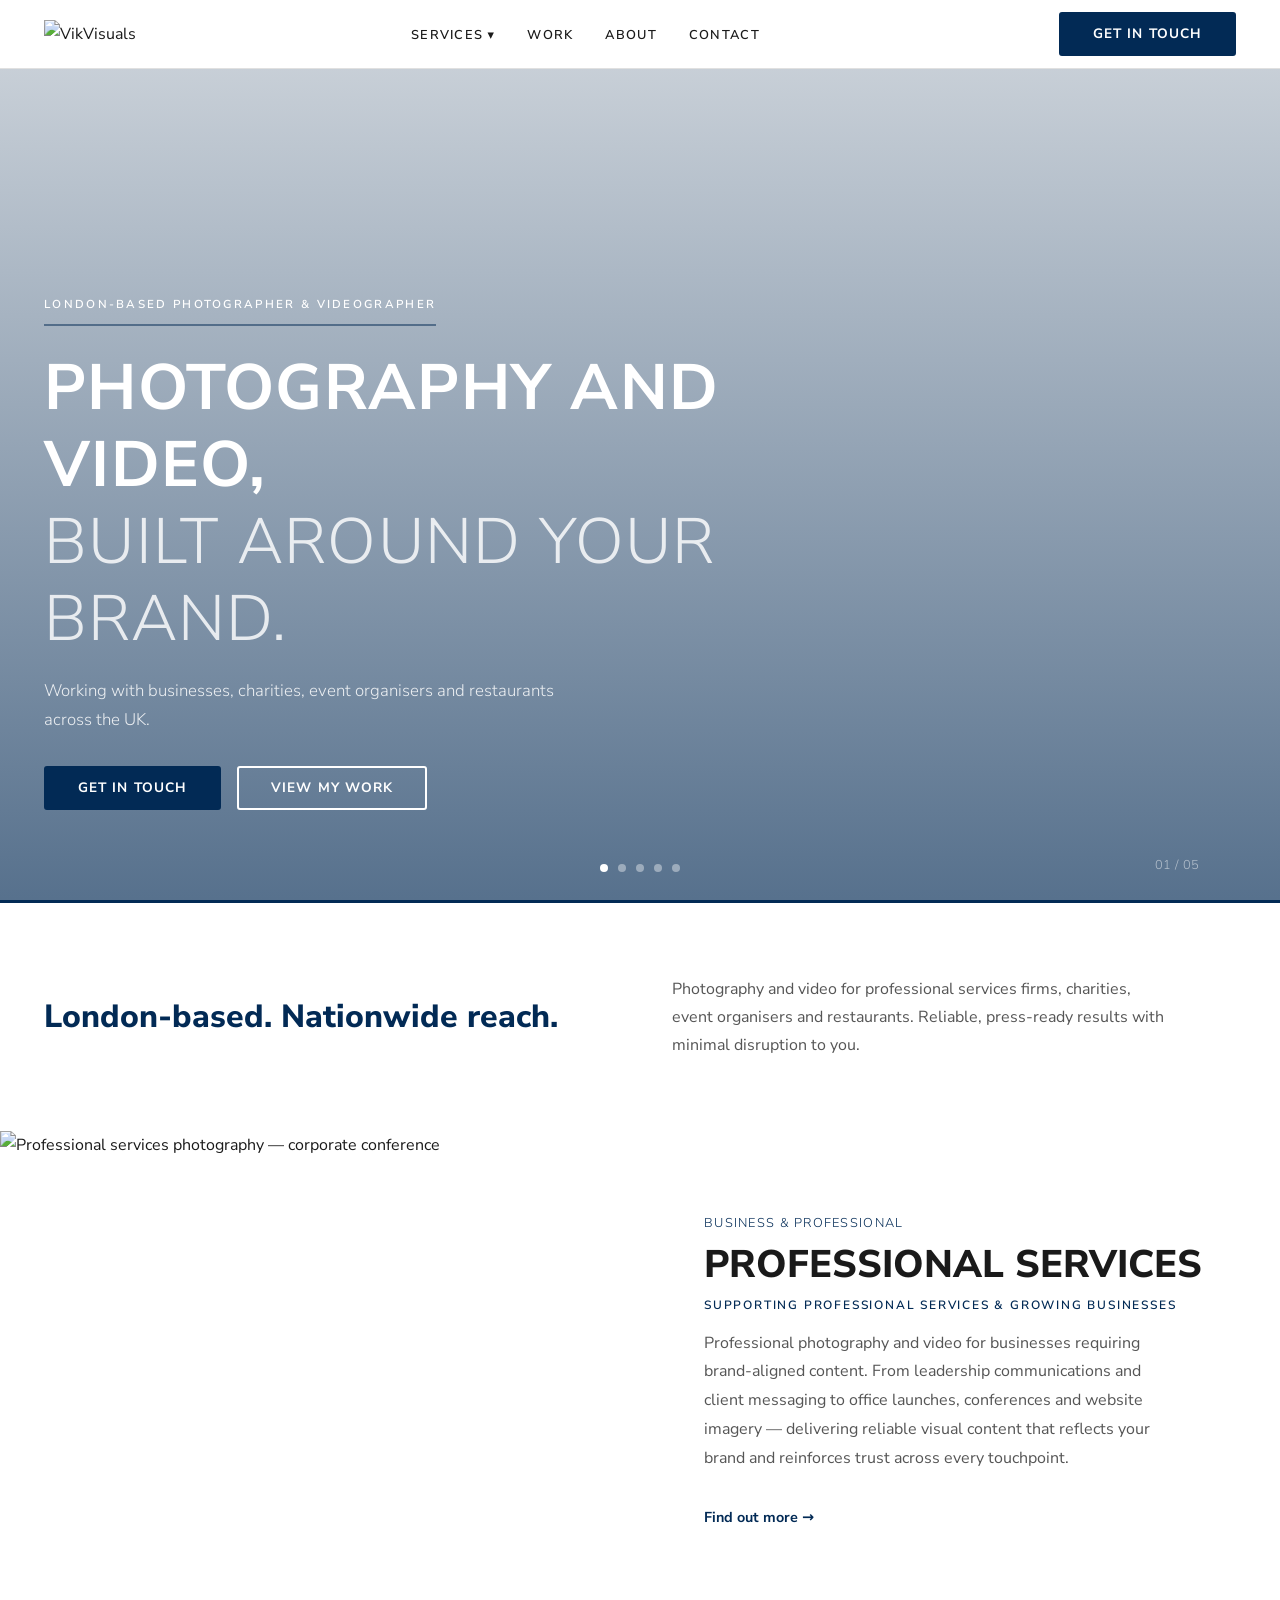
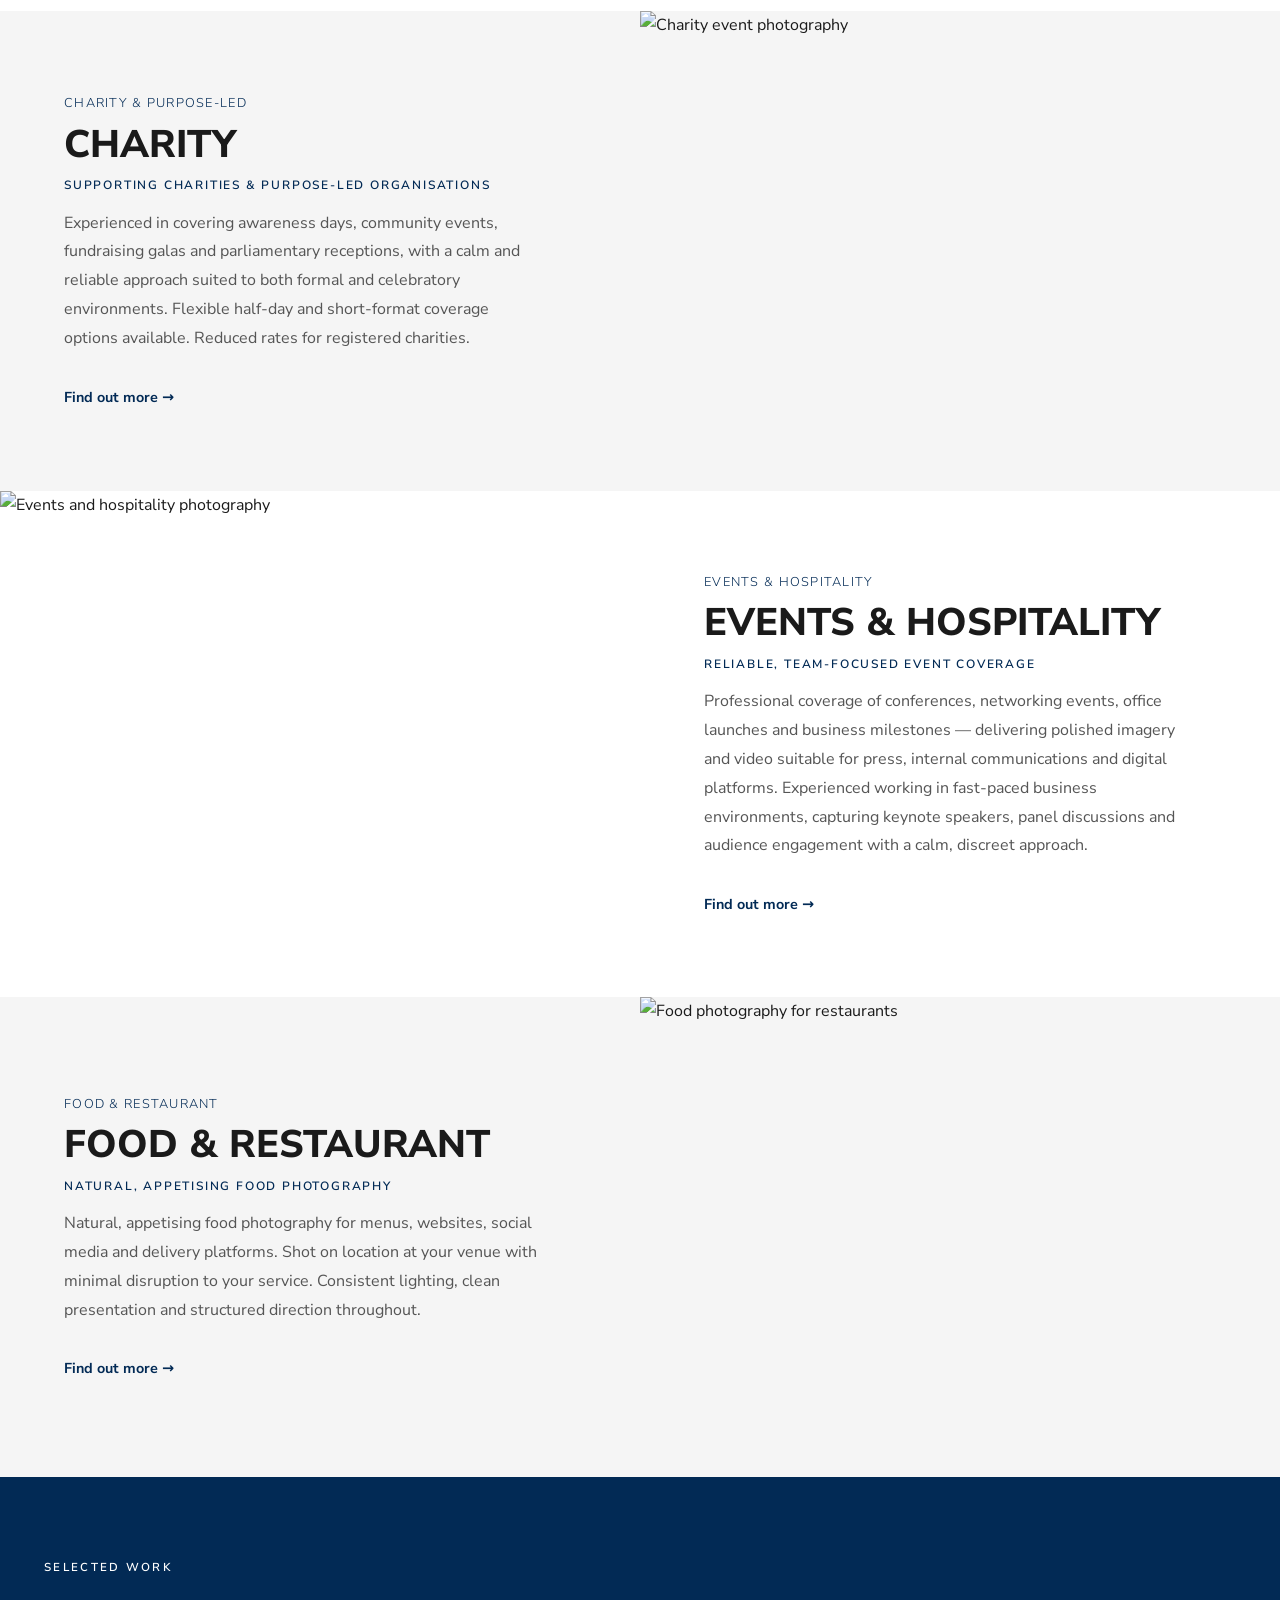
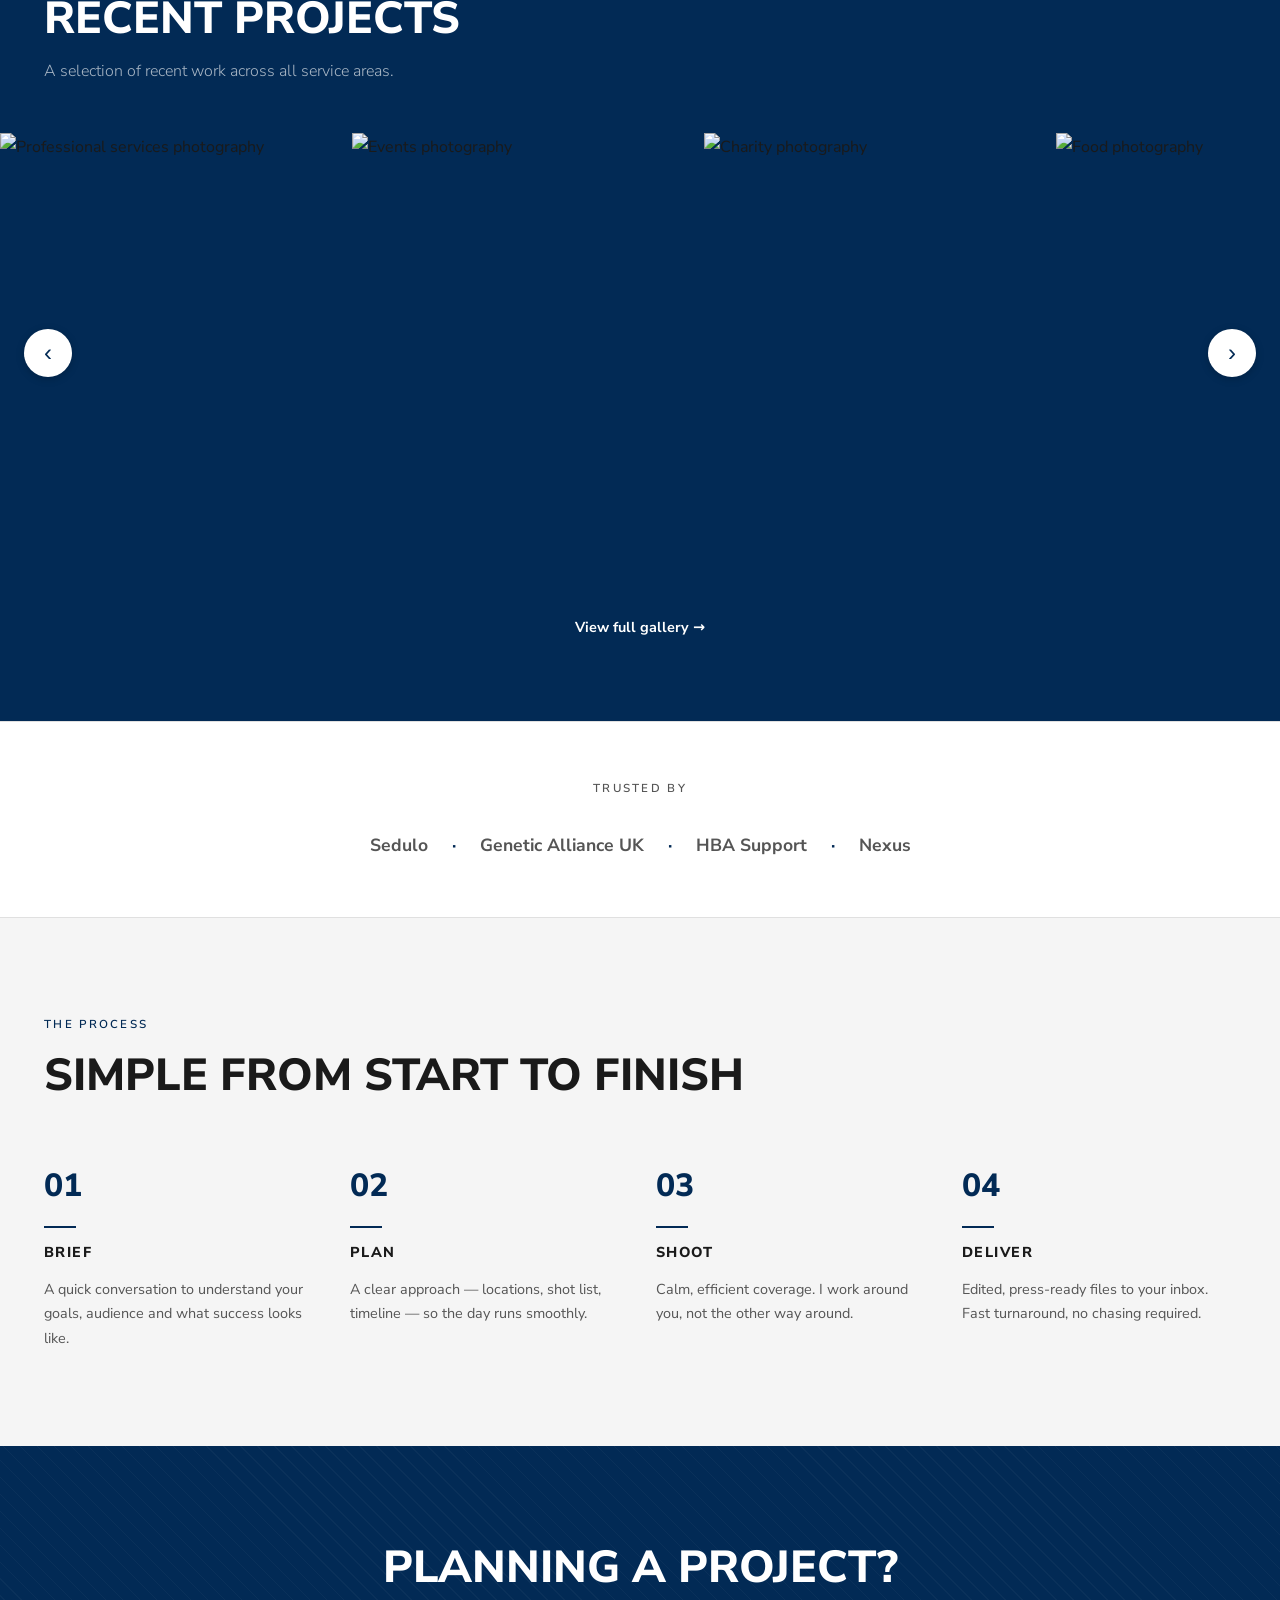
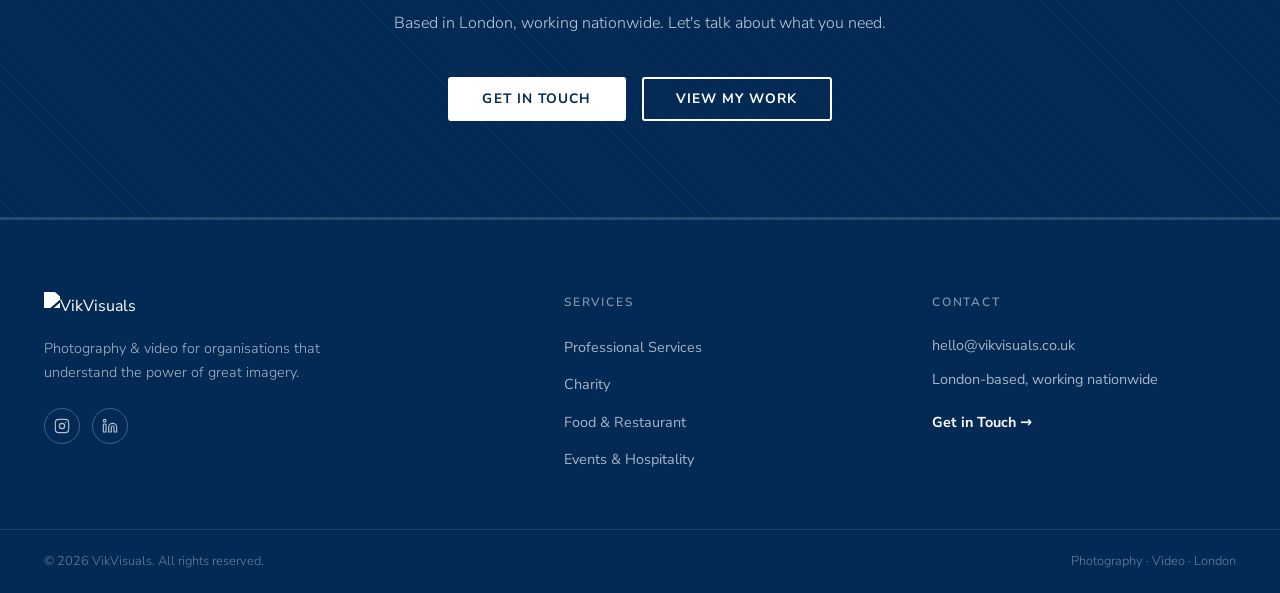
==== commit 028c4cac: "Homepage tweaks: logo images, hero H1, nav order, services order and copy Co-authored-by: vikhnd0-ne" ====
--- a/index.html
+++ b/index.html
@@ -4,10 +4,10 @@
   <meta charset="UTF-8">
   <meta name="viewport" content="width=device-width, initial-scale=1">
   <title>Home — VikVisuals</title>
-  <meta name="description" content="VikVisuals — London-based photographer and videographer for professional services firms, charities and events. Photography and video built around your brand.">
+  <meta name="description" content="VikVisuals — London-based photographer and videographer for professional services firms, charities, event organisers and restaurants. Photography and video that builds trust.">
   <link rel="preconnect" href="https://fonts.googleapis.com">
   <link rel="preconnect" href="https://fonts.gstatic.com" crossorigin>
-  <link href="https://fonts.googleapis.com/css2?family=Nunito+Sans:opsz,wght@6..12,300;6..12,400;6..12,600;6..12,700;6..12,800&family=Pacifico&display=swap" rel="stylesheet">
+  <link href="https://fonts.googleapis.com/css2?family=Nunito+Sans:wght@300;400;600;700;800;900&family=Pacifico&display=swap" rel="stylesheet">
   <link rel="stylesheet" href="css/main.css">
   <link rel="stylesheet" href="css/home.css">
 </head>
@@ -16,16 +16,15 @@
   <!-- ── Navigation ── -->
   <nav class="nav" role="navigation" aria-label="Main navigation">
     <div class="nav__inner">
-      <a href="index.html" class="nav__logo" aria-label="VikVisuals home">
-        <span class="logo-pacifico logo-pacifico--navy">VikVisuals</span>
+      <a href="index.html" class="nav__logo">
+        <img src="images/vikvisuals-logo-blue.png" alt="VikVisuals" height="38">
       </a>
 
       <!-- Desktop links -->
       <ul class="nav__links">
-        <li><a href="gallery.html">Work</a></li>
         <li class="nav__dropdown">
-          <button class="services-toggle nav__dropdown-trigger" aria-haspopup="true" aria-expanded="false">
-            Services ▾
+          <button class="nav__dropdown-trigger" aria-haspopup="true" aria-expanded="false">
+            Services &#9662;
           </button>
           <div class="nav__dropdown-menu" role="menu">
             <a href="services/professional.html" role="menuitem">Professional Services</a>
@@ -34,9 +33,12 @@
             <a href="services/events-hospitality.html" role="menuitem">Events &amp; Hospitality</a>
           </div>
         </li>
+        <li><a href="gallery.html">Work</a></li>
         <li><a href="about.html">About</a></li>
         <li><a href="contact.html">Contact</a></li>
       </ul>
+
+      <a href="contact.html" class="btn btn-primary nav__cta">Get in Touch</a>
 
       <!-- Hamburger -->
       <button class="nav__hamburger" aria-label="Toggle menu" aria-expanded="false">
@@ -47,7 +49,7 @@
 
   <!-- Mobile nav drawer -->
   <div class="nav__mobile" aria-label="Mobile navigation">
-    <button class="nav__mobile-services-trigger" aria-expanded="false">Services ▾</button>
+    <button class="nav__mobile-dropdown-trigger" aria-expanded="false">Services &#9662;</button>
     <div class="nav__mobile-sub">
       <a href="services/professional.html">Professional Services</a>
       <a href="services/charity.html">Charity</a>
@@ -57,263 +59,350 @@
     <a href="gallery.html">Work</a>
     <a href="about.html">About</a>
     <a href="contact.html">Contact</a>
+    <div class="nav__cta-mobile">
+      <a href="contact.html" class="btn btn-primary">Get in Touch</a>
+    </div>
   </div>
 
-  <!-- ── Hero ── -->
-  <section class="hero" aria-label="Hero slideshow">
+  <!-- ── Section 1: Hero Slideshow ── -->
+  <section class="hero" id="hero" aria-label="Hero slideshow">
 
     <!-- Slides -->
-    <div class="hero__slide" style="background-image:url('https://images.unsplash.com/photo-1551818255-e6e10975bc17?w=1920&q=90')"></div>
-    <div class="hero__slide" style="background-image:url('https://images.unsplash.com/photo-1556761175-4b46a572b786?w=1920&q=90')"></div>
-    <div class="hero__slide" style="background-image:url('https://images.unsplash.com/photo-1414235077428-338989a2e8c0?w=1920&q=90')"></div>
-    <div class="hero__slide" style="background-image:url('https://images.unsplash.com/photo-1511795409834-ef04bbd61622?w=1920&q=90')"></div>
-    <div class="hero__slide" style="background-image:url('https://images.unsplash.com/photo-1600880292203-757bb62b4baf?w=1920&q=90')"></div>
-
-    <!-- Gradient overlay -->
-    <div class="hero__overlay"></div>
-
-    <!-- Content -->
-    <div class="hero__content">
-      <span class="hero__eyebrow">London · Photographer &amp; Videographer</span>
-      <h1 class="hero__title">Photography and video,<br>built around your brand.</h1>
-      <p class="hero__sub">Working with businesses, charities, event organisers and restaurants across the UK.</p>
-      <div class="hero__ctas">
-        <a href="gallery.html" class="btn-hero-primary">View My Work</a>
-        <a href="contact.html" class="btn-hero-secondary">Get in Touch</a>
-      </div>
-    </div>
-
-    <!-- Dots -->
-    <div class="hero__dots" role="tablist" aria-label="Slideshow navigation">
-      <button class="hero__dot" role="tab" aria-label="Slide 1"></button>
-      <button class="hero__dot" role="tab" aria-label="Slide 2"></button>
-      <button class="hero__dot" role="tab" aria-label="Slide 3"></button>
-      <button class="hero__dot" role="tab" aria-label="Slide 4"></button>
-      <button class="hero__dot" role="tab" aria-label="Slide 5"></button>
-    </div>
-
-    <!-- Counter -->
-    <div class="hero__counter" aria-hidden="true">01 / 05</div>
-
-  </section>
-
-  <!-- ── Intro Strip ── -->
-  <div class="intro-strip">
-    <div class="intro-strip__inner">
-      <p class="intro-strip__left">Reliable. Press-ready. Built around you.</p>
-      <p class="intro-strip__right">Photography and video for professional services firms, charities, event organisers and restaurants. Reliable, press-ready results with minimal disruption to your team or your day.</p>
+    <div class="hero__slide is-active" style="background-image: url('https://images.unsplash.com/photo-1540575467063-178a50c2df87?w=1920&q=85')"></div>
+    <div class="hero__slide" style="background-image: url('https://images.unsplash.com/photo-1511795409834-ef04bbd61622?w=1920&q=85')"></div>
+    <div class="hero__slide" style="background-image: url('https://images.unsplash.com/photo-1560439514-4e9645039924?w=1920&q=85')"></div>
+    <div class="hero__slide" style="background-image: url('https://images.unsplash.com/photo-1414235077428-338989a2e8c0?w=1920&q=85')"></div>
+    <div class="hero__slide" style="background-image: url('https://images.unsplash.com/photo-1519167758481-83f550bb49b3?w=1920&q=85')"></div>
+
+    <!-- Hero content -->
+    <div class="hero__content-wrap">
+      <div class="container">
+        <div class="hero__content">
+          <span class="hero__label">London-based Photographer &amp; Videographer</span>
+          <h1 class="hero__title">
+            Photography and video,<br>
+            <span class="hero__title-accent">built around your brand.</span>
+          </h1>
+          <p class="hero__sub">Working with businesses, charities, event organisers and restaurants across the UK.</p>
+          <div class="hero__ctas">
+            <a href="contact.html" class="btn btn-primary">Get in Touch</a>
+            <a href="gallery.html" class="btn btn-outline-white">View My Work</a>
+          </div>
+        </div>
+      </div>
+    </div>
+
+    <!-- Dot indicators -->
+    <div class="hero__dots" aria-label="Slide navigation">
+      <button class="hero__dot is-active" aria-label="Go to slide 1"></button>
+      <button class="hero__dot" aria-label="Go to slide 2"></button>
+      <button class="hero__dot" aria-label="Go to slide 3"></button>
+      <button class="hero__dot" aria-label="Go to slide 4"></button>
+      <button class="hero__dot" aria-label="Go to slide 5"></button>
+    </div>
+
+    <!-- Slide counter -->
+    <div class="hero__counter" aria-live="polite">01 / 05</div>
+
+  </section>
+
+  <!-- ── Section 2: Intro Strip ── -->
+  <section class="intro-strip">
+    <div class="container">
+      <div class="intro-strip__grid">
+        <div class="intro-strip__left">
+          <p class="intro-strip__quote">London-based. Nationwide reach.</p>
+        </div>
+        <div class="intro-strip__right">
+          <p>Photography and video for professional services firms, charities, event organisers and restaurants. Reliable, press-ready results with minimal disruption to you.</p>
+        </div>
+      </div>
+    </div>
+  </section>
+
+  <!-- ── Section 3: Services ── -->
+
+  <!-- 01 Professional Services — photo left, text right -->
+  <section class="service-block" style="background: var(--bg-alt);">
+    <div class="service__img-wrap">
+      <img src="https://images.unsplash.com/photo-1560439514-4e9645039924?w=1200&q=85" alt="Professional services photography — corporate conference" loading="lazy">
+    </div>
+    <div class="service__text">
+      <span class="service__num">Business &amp; Professional</span>
+      <h2>Professional Services</h2>
+      <h3>Supporting Professional Services &amp; Growing Businesses</h3>
+      <p>Professional photography and video for businesses requiring brand-aligned content. From leadership communications and client messaging to office launches, conferences and website imagery — delivering reliable visual content that reflects your brand and reinforces trust across every touchpoint.</p>
+      <a href="services/professional.html" class="service__link">Find out more &#8594;</a>
+    </div>
+  </section>
+
+  <!-- 02 Charity — text left, photo right -->
+  <section class="service-block" style="background: var(--bg);">
+    <div class="service__text">
+      <span class="service__num">Charity &amp; Purpose-Led</span>
+      <h2>Charity</h2>
+      <h3>Supporting Charities &amp; Purpose-Led Organisations</h3>
+      <p>Experienced in covering awareness days, community events, fundraising galas and parliamentary receptions, with a calm and reliable approach suited to both formal and celebratory environments. Flexible half-day and short-format coverage options available. Reduced rates for registered charities.</p>
+      <a href="services/charity.html" class="service__link">Find out more &#8594;</a>
+    </div>
+    <div class="service__img-wrap">
+      <img src="https://images.unsplash.com/photo-1469571486292-0ba58a3f068b?w=1200&q=85" alt="Charity event photography" loading="lazy">
+    </div>
+  </section>
+
+  <!-- 03 Events & Hospitality — photo left, text right -->
+  <section class="service-block" style="background: var(--bg-alt);">
+    <div class="service__img-wrap">
+      <img src="https://images.unsplash.com/photo-1519167758481-83f550bb49b3?w=1200&q=85" alt="Events and hospitality photography" loading="lazy">
+    </div>
+    <div class="service__text">
+      <span class="service__num">Events &amp; Hospitality</span>
+      <h2>Events &amp; Hospitality</h2>
+      <h3>Reliable, Team-Focused Event Coverage</h3>
+      <p>Professional coverage of conferences, networking events, office launches and business milestones — delivering polished imagery and video suitable for press, internal communications and digital platforms. Experienced working in fast-paced business environments, capturing keynote speakers, panel discussions and audience engagement with a calm, discreet approach.</p>
+      <a href="services/events-hospitality.html" class="service__link">Find out more &#8594;</a>
+    </div>
+  </section>
+
+  <!-- 04 Food & Restaurant — text left, photo right -->
+  <section class="service-block" style="background: var(--bg);">
+    <div class="service__text">
+      <span class="service__num">Food &amp; Restaurant</span>
+      <h2>Food &amp; Restaurant</h2>
+      <h3>Natural, Appetising Food Photography</h3>
+      <p>Natural, appetising food photography for menus, websites, social media and delivery platforms. Shot on location at your venue with minimal disruption to your service. Consistent lighting, clean presentation and structured direction throughout.</p>
+      <a href="services/food-restaurant.html" class="service__link">Find out more &#8594;</a>
+    </div>
+    <div class="service__img-wrap">
+      <img src="https://images.unsplash.com/photo-1504674900247-0877df9cc836?w=1200&q=85" alt="Food photography for restaurants" loading="lazy">
+    </div>
+  </section>
+
+  <!-- ── Section 4: Featured Work Carousel ── -->
+  <section class="carousel-section">
+    <div class="container">
+      <div class="carousel-section__header">
+        <p class="eyebrow-white">SELECTED WORK</p>
+        <h2 class="carousel-section__heading">Recent projects</h2>
+        <p class="carousel-section__sub">A selection of recent work across all service areas.</p>
+      </div>
+    </div>
+
+    <div class="carousel">
+      <button class="carousel__btn carousel__btn--left" aria-label="Scroll left">&#8249;</button>
+
+      <div class="carousel__track">
+
+        <div class="carousel__item">
+          <img src="https://images.unsplash.com/photo-1560439514-4e9645039924?w=800&q=80" alt="Professional services photography" loading="lazy">
+          <div class="carousel__item-overlay">
+            <span class="carousel__badge">Professional</span>
+          </div>
+        </div>
+
+        <div class="carousel__item">
+          <img src="https://images.unsplash.com/photo-1523580494863-6f3031224c94?w=800&q=80" alt="Events photography" loading="lazy">
+          <div class="carousel__item-overlay">
+            <span class="carousel__badge">Events</span>
+          </div>
+        </div>
+
+        <div class="carousel__item">
+          <img src="https://images.unsplash.com/photo-1469571486292-0ba58a3f068b?w=800&q=80" alt="Charity photography" loading="lazy">
+          <div class="carousel__item-overlay">
+            <span class="carousel__badge">Charity</span>
+          </div>
+        </div>
+
+        <div class="carousel__item">
+          <img src="https://images.unsplash.com/photo-1504674900247-0877df9cc836?w=800&q=80" alt="Food photography" loading="lazy">
+          <div class="carousel__item-overlay">
+            <span class="carousel__badge">Food</span>
+          </div>
+        </div>
+
+        <div class="carousel__item">
+          <img src="https://images.unsplash.com/photo-1511795409834-ef04bbd61622?w=800&q=80" alt="Events photography" loading="lazy">
+          <div class="carousel__item-overlay">
+            <span class="carousel__badge">Events</span>
+          </div>
+        </div>
+
+        <div class="carousel__item">
+          <img src="https://images.unsplash.com/photo-1600880292203-757bb62b4baf?w=800&q=80" alt="Professional services photography" loading="lazy">
+          <div class="carousel__item-overlay">
+            <span class="carousel__badge">Professional</span>
+          </div>
+        </div>
+
+        <div class="carousel__item">
+          <img src="https://images.unsplash.com/photo-1488521787991-ed7bbaae773c?w=800&q=80" alt="Charity photography" loading="lazy">
+          <div class="carousel__item-overlay">
+            <span class="carousel__badge">Charity</span>
+          </div>
+        </div>
+
+        <div class="carousel__item">
+          <img src="https://images.unsplash.com/photo-1414235077428-338989a2e8c0?w=800&q=80" alt="Food photography" loading="lazy">
+          <div class="carousel__item-overlay">
+            <span class="carousel__badge">Food</span>
+          </div>
+        </div>
+
+        <div class="carousel__item">
+          <img src="https://images.unsplash.com/photo-1529543544282-ea669407fca3?w=800&q=80" alt="Hospitality photography" loading="lazy">
+          <div class="carousel__item-overlay">
+            <span class="carousel__badge">Hospitality</span>
+          </div>
+        </div>
+
+      </div>
+
+      <button class="carousel__btn carousel__btn--right" aria-label="Scroll right">&#8250;</button>
+    </div>
+
+    <div class="container">
+      <div class="carousel-section__footer">
+        <a href="gallery.html" class="carousel-section__gallery-link">View full gallery &#8594;</a>
+      </div>
+    </div>
+  </section>
+
+  <!-- ── Section 5: Trust Strip / Client Logos ── -->
+  <div class="logos-strip">
+    <div class="container">
+      <p class="logos-strip__label">Trusted By</p>
+      <ul class="logos-strip__list">
+        <li class="logos-strip__item">Sedulo</li>
+        <li class="logos-strip__sep" aria-hidden="true">&#183;</li>
+        <li class="logos-strip__item">Genetic Alliance UK</li>
+        <li class="logos-strip__sep" aria-hidden="true">&#183;</li>
+        <li class="logos-strip__item">HBA Support</li>
+        <li class="logos-strip__sep" aria-hidden="true">&#183;</li>
+        <li class="logos-strip__item">Nexus</li>
+      </ul>
     </div>
   </div>
 
-  <!-- ── Services ── -->
-
-  <!-- 01 — Photo LEFT, text RIGHT, bg-alt -->
-  <div class="services-block services-block--bg-alt">
-    <div class="services-block__photo">
-      <img src="https://images.unsplash.com/photo-1521791136064-7986c2920216?w=1200&q=90" alt="Professional services photography" loading="lazy">
-    </div>
-    <div class="services-block__text">
-      <span class="services-block__num">01</span>
-      <span class="services-block__eyebrow">Business &amp; Professional</span>
-      <h2 class="services-block__heading">Professional Services</h2>
-      <p class="services-block__body">Headshots, leadership content, brand imagery and event coverage for firms that need visuals that build trust. From conferences and networking events to team photography — efficient, with minimal disruption.</p>
-      <a href="services/professional.html" class="services-block__cta">Learn more →</a>
-    </div>
-  </div>
-
-  <!-- 02 — Text LEFT, photo RIGHT, bg -->
-  <div class="services-block services-block--bg">
-    <div class="services-block__text">
-      <span class="services-block__num">02</span>
-      <span class="services-block__eyebrow">Charity &amp; Purpose-Led</span>
-      <h2 class="services-block__heading">Charity</h2>
-      <p class="services-block__body">Coverage of fundraising galas, awareness events, parliamentary receptions and community campaigns. Press-ready imagery delivered fast. Reduced rates for registered charities.</p>
-      <a href="services/charity.html" class="services-block__cta">Learn more →</a>
-    </div>
-    <div class="services-block__photo">
-      <img src="https://images.unsplash.com/photo-1559027615-cd4628902d4a?w=1200&q=90" alt="Charity event photography" loading="lazy">
-    </div>
-  </div>
-
-  <!-- 03 — Photo LEFT, text RIGHT, bg-alt -->
-  <div class="services-block services-block--bg-alt">
-    <div class="services-block__photo">
-      <img src="https://images.unsplash.com/photo-1504674900247-0877df9cc836?w=1200&q=90" alt="Food and restaurant photography" loading="lazy">
-    </div>
-    <div class="services-block__text">
-      <span class="services-block__num">03</span>
-      <span class="services-block__eyebrow">Food &amp; Restaurant</span>
-      <h2 class="services-block__heading">Food &amp; Restaurant</h2>
-      <p class="services-block__body">Natural, appetising food photography for menus, websites, social media and delivery platforms. Shot on location at your venue with minimal disruption to your service.</p>
-      <a href="services/food-restaurant.html" class="services-block__cta">Learn more →</a>
-    </div>
-  </div>
-
-  <!-- 04 — Text LEFT, photo RIGHT, bg -->
-  <div class="services-block services-block--bg">
-    <div class="services-block__text">
-      <span class="services-block__num">04</span>
-      <span class="services-block__eyebrow">Events &amp; Hospitality</span>
-      <h2 class="services-block__heading">Events &amp; Hospitality</h2>
-      <p class="services-block__body">Coverage of corporate conferences, gala dinners, award ceremonies and hospitality events. Calm and unobtrusive — capturing moments that matter without getting in the way.</p>
-      <a href="services/events-hospitality.html" class="services-block__cta">Learn more →</a>
-    </div>
-    <div class="services-block__photo">
-      <img src="https://images.unsplash.com/photo-1492684223066-81342ee5ff30?w=1200&q=90" alt="Events and hospitality photography" loading="lazy">
-    </div>
-  </div>
-
-  <!-- ── Work Carousel ── -->
-  <section class="carousel-section" aria-label="Selected work">
-    <div class="carousel-header">
-      <span class="carousel-label">Selected Work</span>
-      <h2 class="carousel-heading">Recent work</h2>
-      <p class="carousel-sub">A selection of recent projects.</p>
-    </div>
-
-    <div class="carousel-wrap">
-      <button class="carousel-arrow carousel-arrow--prev" aria-label="Scroll left">&#8249;</button>
-      <div class="carousel-track">
-        <div class="carousel-item">
-          <img src="https://images.unsplash.com/photo-1521791136064-7986c2920216?w=800&q=85" alt="Professional services" loading="lazy">
-          <span class="carousel-item__label">Professional</span>
-        </div>
-        <div class="carousel-item">
-          <img src="https://images.unsplash.com/photo-1540575467063-178a50c2df87?w=800&q=85" alt="Events photography" loading="lazy">
-          <span class="carousel-item__label">Events</span>
-        </div>
-        <div class="carousel-item">
-          <img src="https://images.unsplash.com/photo-1559027615-cd4628902d4a?w=800&q=85" alt="Charity photography" loading="lazy">
-          <span class="carousel-item__label">Charity</span>
-        </div>
-        <div class="carousel-item">
-          <img src="https://images.unsplash.com/photo-1504674900247-0877df9cc836?w=800&q=85" alt="Food photography" loading="lazy">
-          <span class="carousel-item__label">Food</span>
-        </div>
-        <div class="carousel-item">
-          <img src="https://images.unsplash.com/photo-1492684223066-81342ee5ff30?w=800&q=85" alt="Events photography" loading="lazy">
-          <span class="carousel-item__label">Events</span>
-        </div>
-        <div class="carousel-item">
-          <img src="https://images.unsplash.com/photo-1600880292203-757bb62b4baf?w=800&q=85" alt="Professional photography" loading="lazy">
-          <span class="carousel-item__label">Professional</span>
-        </div>
-        <div class="carousel-item">
-          <img src="https://images.unsplash.com/photo-1469571486292-0ba58a3f068b?w=800&q=85" alt="Charity photography" loading="lazy">
-          <span class="carousel-item__label">Charity</span>
-        </div>
-        <div class="carousel-item">
-          <img src="https://images.unsplash.com/photo-1414235077428-338989a2e8c0?w=800&q=85" alt="Food photography" loading="lazy">
-          <span class="carousel-item__label">Food</span>
-        </div>
-        <div class="carousel-item">
-          <img src="https://images.unsplash.com/photo-1511795409834-ef04bbd61622?w=800&q=85" alt="Hospitality photography" loading="lazy">
-          <span class="carousel-item__label">Hospitality</span>
-        </div>
-      </div>
-      <button class="carousel-arrow carousel-arrow--next" aria-label="Scroll right">&#8250;</button>
-    </div>
-
-    <a href="gallery.html" class="carousel-gallery-link">View full gallery →</a>
-  </section>
-
-  <!-- ── Trust Strip ── -->
-  <div class="trust-strip">
-    <div class="trust-strip__inner">
-      <span class="trust-strip__label">Trusted by</span>
-      <div class="trust-strip__rule"></div>
-      <div class="trust-strip__clients">
-        <span class="trust-strip__client">Sedulo</span>
-        <span class="trust-strip__sep">·</span>
-        <span class="trust-strip__client">Genetic Alliance UK</span>
-        <span class="trust-strip__sep">·</span>
-        <span class="trust-strip__client">HBA Support</span>
-        <span class="trust-strip__sep">·</span>
-        <span class="trust-strip__client">Nexus</span>
-      </div>
-    </div>
-  </div>
-
-  <!-- ── Process ── -->
-  <section class="process-section" aria-labelledby="process-heading">
-    <div class="process-section__inner">
-      <span class="process-eyebrow">The Process</span>
-      <h2 class="process-heading" id="process-heading">Simple from start to finish</h2>
-      <p class="process-sub">From first conversation to final delivery.</p>
-
+  <!-- ── Section 6: How It Works ── -->
+  <section class="process-section">
+    <div class="container">
+      <div class="process-section__header">
+        <p class="eyebrow">THE PROCESS</p>
+        <h2>Simple from start to finish</h2>
+      </div>
       <div class="process-steps">
+
         <div class="process-step">
-          <span class="process-step__num">01</span>
-          <hr class="process-step__line">
-          <p class="process-step__name">Brief</p>
-          <p class="process-step__body">We start with a conversation. I'll get to understand your goals, audience and what success looks like for the project.</p>
-        </div>
+          <span class="process__num">01</span>
+          <hr class="process__rule">
+          <span class="process__name">Brief</span>
+          <p class="process__body">A quick conversation to understand your goals, audience and what success looks like.</p>
+        </div>
+
         <div class="process-step">
-          <span class="process-step__num">02</span>
-          <hr class="process-step__line">
-          <p class="process-step__name">Plan</p>
-          <p class="process-step__body">I'll put together a clear approach — locations, shot list, timeline — so the day runs smoothly with minimal disruption to you.</p>
-        </div>
+          <span class="process__num">02</span>
+          <hr class="process__rule">
+          <span class="process__name">Plan</span>
+          <p class="process__body">A clear approach — locations, shot list, timeline — so the day runs smoothly.</p>
+        </div>
+
         <div class="process-step">
-          <span class="process-step__num">03</span>
-          <hr class="process-step__line">
-          <p class="process-step__name">Shoot</p>
-          <p class="process-step__body">Calm, efficient coverage on the day. I work around you and your team, not the other way around.</p>
-        </div>
+          <span class="process__num">03</span>
+          <hr class="process__rule">
+          <span class="process__name">Shoot</span>
+          <p class="process__body">Calm, efficient coverage. I work around you, not the other way around.</p>
+        </div>
+
         <div class="process-step">
-          <span class="process-step__num">04</span>
-          <hr class="process-step__line">
-          <p class="process-step__name">Deliver</p>
-          <p class="process-step__body">Edited, press-ready files delivered straight to your inbox. Fast turnaround, no chasing required.</p>
-        </div>
-      </div>
-    </div>
-  </section>
-
-  <!-- ── CTA Strip ── -->
-  <div class="cta-strip">
-    <div class="cta-strip__inner">
-      <div>
-        <h2 class="cta-strip__heading">Planning a project?</h2>
-        <p class="cta-strip__sub">Based in London, working nationwide.</p>
-      </div>
-      <div class="cta-strip__buttons">
-        <a href="contact.html" class="btn-cta-primary">Get in Touch</a>
-        <a href="gallery.html" class="btn-cta-secondary">View My Work</a>
+          <span class="process__num">04</span>
+          <hr class="process__rule">
+          <span class="process__name">Deliver</span>
+          <p class="process__body">Edited, press-ready files to your inbox. Fast turnaround, no chasing required.</p>
+        </div>
+
+      </div>
+    </div>
+  </section>
+
+  <!-- ── Section 7: CTA Banner ── -->
+  <div class="cta-banner">
+    <div class="container">
+      <div class="cta-banner__content">
+        <h2 class="cta-banner__heading">Planning a project?</h2>
+        <p class="cta-banner__sub">Based in London, working nationwide. Let's talk about what you need.</p>
+        <div class="cta-banner__ctas">
+          <a href="contact.html" class="btn btn-white">Get in Touch</a>
+          <a href="gallery.html" class="btn btn-outline-white">View My Work</a>
+        </div>
       </div>
     </div>
   </div>
 
   <!-- ── Footer ── -->
   <footer class="footer" role="contentinfo">
-    <div class="footer__grid">
-      <div>
-        <span class="logo-pacifico logo-pacifico--white">VikVisuals</span>
-        <p class="footer__tagline">London-based photographer &amp; videographer for professional services, charities and events.</p>
-      </div>
-      <div>
-        <p class="footer__col-heading">Services</p>
-        <ul class="footer__links">
-          <li><a href="services/professional.html">Professional Services</a></li>
-          <li><a href="services/charity.html">Charity</a></li>
-          <li><a href="services/food-restaurant.html">Food &amp; Restaurant</a></li>
-          <li><a href="services/events-hospitality.html">Events &amp; Hospitality</a></li>
-        </ul>
-      </div>
-      <div>
-        <p class="footer__col-heading">Contact</p>
-        <a href="mailto:hello@vikvisuals.co.uk" class="footer__contact-email">hello@vikvisuals.co.uk</a>
-        <span class="footer__contact-loc">London-based, working nationwide</span>
-        <a href="contact.html" class="footer__contact-cta">Get in Touch →</a>
-      </div>
-    </div>
-    <div class="footer__bottom">
-      <p class="footer__copy">© 2026 VikVisuals &nbsp;·&nbsp; Photography · Video · London</p>
+    <div class="container">
+      <div class="footer__grid">
+
+        <!-- Brand -->
+        <div>
+          <a href="index.html" class="footer__logo"><img src="images/vikvisuals-logo-blue.png" alt="VikVisuals" height="36"></a>
+          <p class="footer__tagline">Photography &amp; video for organisations that understand the power of great imagery.</p>
+          <div class="footer__socials">
+            <a href="#" class="footer__social-link" aria-label="Instagram">
+              <svg xmlns="http://www.w3.org/2000/svg" viewBox="0 0 24 24" fill="none" stroke="currentColor" stroke-width="1.75" stroke-linecap="round" stroke-linejoin="round">
+                <rect x="2" y="2" width="20" height="20" rx="5" ry="5"/>
+                <circle cx="12" cy="12" r="4"/>
+                <circle cx="17.5" cy="6.5" r="1" fill="currentColor" stroke="none"/>
+              </svg>
+            </a>
+            <a href="#" class="footer__social-link" aria-label="LinkedIn">
+              <svg xmlns="http://www.w3.org/2000/svg" viewBox="0 0 24 24" fill="none" stroke="currentColor" stroke-width="1.75" stroke-linecap="round" stroke-linejoin="round">
+                <path d="M16 8a6 6 0 016 6v7h-4v-7a2 2 0 00-2-2 2 2 0 00-2 2v7h-4v-7a6 6 0 016-6z"/>
+                <rect x="2" y="9" width="4" height="12"/>
+                <circle cx="4" cy="4" r="2"/>
+              </svg>
+            </a>
+          </div>
+        </div>
+
+        <!-- Services -->
+        <div>
+          <p class="footer__heading">Services</p>
+          <ul class="footer__links">
+            <li><a href="services/professional.html">Professional Services</a></li>
+            <li><a href="services/charity.html">Charity</a></li>
+            <li><a href="services/food-restaurant.html">Food &amp; Restaurant</a></li>
+            <li><a href="services/events-hospitality.html">Events &amp; Hospitality</a></li>
+          </ul>
+        </div>
+
+        <!-- Contact -->
+        <div>
+          <p class="footer__heading">Contact</p>
+          <ul class="footer__contact-list">
+            <li><a href="mailto:hello@vikvisuals.co.uk">hello@vikvisuals.co.uk</a></li>
+            <li><span>London-based, working nationwide</span></li>
+            <li><a href="contact.html" class="footer__contact-cta">Get in Touch &#8594;</a></li>
+          </ul>
+        </div>
+
+      </div>
+    </div>
+
+    <div class="footer__divider"></div>
+
+    <div class="container">
+      <div class="footer__bottom">
+        <p class="footer__copy">&#169; 2026 VikVisuals. All rights reserved.</p>
+        <p class="footer__bottom-right">Photography &#183; Video &#183; London</p>
+      </div>
     </div>
   </footer>
 
   <script src="js/nav.js"></script>
   <script src="js/hero.js"></script>
   <script src="js/carousel.js"></script>
+
 </body>
 </html>
--- a/css/main.css
+++ b/css/main.css
@@ -5,24 +5,25 @@
    ============================================================ */
 
 /* ── Google Fonts ─────────────────────────────────────────── */
-@import url('https://fonts.googleapis.com/css2?family=Nunito+Sans:opsz,wght@6..12,300;6..12,400;6..12,600;6..12,700;6..12,800&family=Pacifico&display=swap');
+@import url('https://fonts.googleapis.com/css2?family=Nunito+Sans:wght@300;400;600;700;800;900&family=Pacifico&display=swap');
 
 /* ── Design Tokens ────────────────────────────────────────── */
 :root {
-  --navy:        #022a55;
-  --navy-dark:   #011d3a;
-  --bg:          #f2f2f2;
-  --bg-alt:      #ffffff;
-  --text:        #1a1a1a;
-  --text-muted:  #666666;
-  --text-light:  #999999;
-  --border:      #e2e2e2;
-  --white:       #ffffff;
-
-  --font: 'Nunito Sans', system-ui, sans-serif;
-
-  --nav-height: 64px;
-  --transition: all 0.25s ease;
+  --navy:       #022a55;
+  --navy-dark:  #011d3a;
+  --navy-light: rgba(2,42,85,0.08);
+  --bg:         #f5f5f5;
+  --bg-alt:     #ffffff;
+  --text:       #1a1a1a;
+  --text-muted: #555555;
+  --border:     #e0e0e0;
+  --white:      #ffffff;
+
+  --font-logo: 'Pacifico', cursive;
+  --font-main: 'Nunito Sans', system-ui, sans-serif;
+
+  --nav-height: 68px;
+  --transition: all 0.3s ease;
 }
 
 /* ── Reset & Base ─────────────────────────────────────────── */
@@ -31,10 +32,10 @@
 html { scroll-behavior: smooth; font-size: 16px; }
 
 body {
-  font-family: var(--font);
+  font-family: var(--font-main);
   color: var(--text);
   background: var(--bg);
-  line-height: 1.8;
+  line-height: 1.75;
   overflow-x: hidden;
 }
 
@@ -44,30 +45,64 @@
 
 ul { list-style: none; }
 
+/* ── Typography ───────────────────────────────────────────── */
+h1, h2, h3 {
+  font-family: var(--font-main);
+  font-weight: 800;
+  line-height: 1.15;
+}
+
+h1 {
+  font-size: clamp(3rem, 7vw, 6rem);
+  text-transform: uppercase;
+  letter-spacing: 0.02em;
+}
+
+h2 {
+  font-size: clamp(1.8rem, 4vw, 2.8rem);
+  text-transform: uppercase;
+}
+
+h3 {
+  font-size: 0.75rem;
+  font-weight: 600;
+  text-transform: uppercase;
+  letter-spacing: 0.15em;
+  color: var(--navy);
+}
+
+p {
+  font-size: 1rem;
+  line-height: 1.75;
+  color: var(--text-muted);
+}
+
+/* ── Container ────────────────────────────────────────────── */
+.container {
+  width: 100%;
+  max-width: 1240px;
+  margin: 0 auto;
+  padding: 0 24px;
+}
+
 /* ── Buttons ──────────────────────────────────────────────── */
-
-/* Shared base — all button variants inherit this */
-.btn,
-.btn-primary,
-.btn-secondary,
-.btn-hero-primary,
-.btn-hero-secondary,
-.btn-cta-primary,
-.btn-cta-secondary {
+.btn {
   display: inline-block;
-  font-family: var(--font);
-  font-size: 0.8rem;
-  font-weight: 600;
+  font-family: var(--font-main);
+  font-size: 0.85rem;
+  font-weight: 700;
   text-transform: uppercase;
   letter-spacing: 0.08em;
-  padding: 11px 28px;
+  padding: 13px 32px;
   border-radius: 3px;
   cursor: pointer;
   transition: var(--transition);
-  border: 1.5px solid transparent;
+  border: 2px solid transparent;
   text-align: center;
-}
-
+  line-height: 1;
+}
+
+/* Primary: navy bg, white text */
 .btn-primary {
   background: var(--navy);
   color: var(--white);
@@ -78,8 +113,9 @@
   border-color: var(--navy-dark);
 }
 
+/* Secondary: white bg, navy border */
 .btn-secondary {
-  background: transparent;
+  background: var(--white);
   color: var(--navy);
   border-color: var(--navy);
 }
@@ -88,54 +124,27 @@
   color: var(--white);
 }
 
-/* Hero inverted buttons */
-.btn-hero-primary {
-  background: var(--white);
-  color: var(--navy);
-  border-color: var(--white);
-}
-.btn-hero-primary:hover {
-  background: var(--bg);
-  border-color: var(--bg);
-}
-
-.btn-hero-secondary {
+/* Outline on dark: transparent, white border */
+.btn-outline-white {
   background: transparent;
   color: var(--white);
-  border-color: rgba(255,255,255,0.7);
-}
-.btn-hero-secondary:hover {
-  background: rgba(255,255,255,0.15);
-}
-
-/* CTA section buttons */
-.btn-cta-primary {
+  border-color: var(--white);
+}
+.btn-outline-white:hover {
   background: var(--white);
   color: var(--navy);
+}
+
+/* White on dark: white bg, navy text */
+.btn-white {
+  background: var(--white);
+  color: var(--navy);
   border-color: var(--white);
 }
-.btn-cta-primary:hover {
-  background: var(--bg);
-  border-color: var(--bg);
-}
-
-.btn-cta-secondary {
+.btn-white:hover {
   background: transparent;
   color: var(--white);
-  border-color: rgba(255,255,255,0.6);
-}
-.btn-cta-secondary:hover {
-  background: rgba(255,255,255,0.1);
-}
-
-/* ── Logo ─────────────────────────────────────────────────── */
-.logo-pacifico {
-  font-family: 'Pacifico', cursive;
-  font-size: 1.5rem;
-  line-height: 1;
-}
-.logo-pacifico--navy  { color: #022a55; }
-.logo-pacifico--white { color: #ffffff; }
+}
 
 /* ── Navigation ───────────────────────────────────────────── */
 .nav {
@@ -145,41 +154,37 @@
   right: 0;
   z-index: 1000;
   height: var(--nav-height);
+  background: var(--white);
+  box-shadow: 0 1px 0 var(--border);
   display: flex;
   align-items: center;
-  background: rgba(255,255,255,0.97);
-  backdrop-filter: blur(8px);
-  -webkit-backdrop-filter: blur(8px);
-  border-bottom: 1px solid var(--border);
 }
 
 .nav__inner {
   display: flex;
   align-items: center;
+  justify-content: space-between;
   width: 100%;
-  max-width: 1400px;
+  max-width: 1240px;
   margin: 0 auto;
-  padding: 0 40px;
+  padding: 0 24px;
 }
 
 .nav__logo {
-  flex-shrink: 0;
-  text-decoration: none;
+  display: flex;
+  align-items: center;
 }
 
 .nav__links {
   display: flex;
   align-items: center;
   gap: 2rem;
-  margin-left: auto;
-}
-
-.nav__links > li { position: relative; }
-
-.nav__links a,
+}
+
+.nav__links > li > a,
 .nav__dropdown-trigger {
-  font-family: var(--font);
-  font-size: 0.78rem;
+  font-family: var(--font-main);
+  font-size: 0.8rem;
   font-weight: 600;
   text-transform: uppercase;
   letter-spacing: 0.1em;
@@ -189,12 +194,9 @@
   background: none;
   border: none;
   padding: 0;
-  display: flex;
-  align-items: center;
-  gap: 4px;
-}
-
-.nav__links a:hover,
+}
+
+.nav__links > li > a:hover,
 .nav__dropdown-trigger:hover {
   color: var(--navy);
 }
@@ -206,18 +208,17 @@
 
 .nav__dropdown-menu {
   position: absolute;
-  top: calc(100% + 20px);
-  right: 0;
+  top: calc(100% + 16px);
+  left: 0;
   background: var(--white);
-  border-top: 2px solid var(--navy);
-  box-shadow: 0 4px 20px rgba(0,0,0,0.08);
-  border-radius: 0 0 3px 3px;
-  min-width: 230px;
+  border-left: 3px solid var(--navy);
+  box-shadow: 0 8px 32px rgba(0,0,0,0.12);
+  min-width: 220px;
   padding: 8px 0;
   opacity: 0;
   visibility: hidden;
   transition: opacity 0.2s, visibility 0.2s, transform 0.2s;
-  transform: translateY(-6px);
+  transform: translateY(-8px);
 }
 
 .nav__dropdown.is-open .nav__dropdown-menu {
@@ -229,17 +230,22 @@
 .nav__dropdown-menu a {
   display: block;
   padding: 10px 20px;
-  font-size: 0.78rem;
-  font-weight: 600;
-  text-transform: uppercase;
-  letter-spacing: 0.08em;
+  font-size: 0.8rem;
+  font-weight: 400;
+  text-transform: none;
+  letter-spacing: 0;
   color: var(--text);
-  transition: color 0.2s, padding-left 0.2s;
+  transition: color 0.2s, background 0.2s;
 }
 
 .nav__dropdown-menu a:hover {
   color: var(--navy);
-  padding-left: 26px;
+  background: var(--navy-light);
+}
+
+/* Nav CTA */
+.nav__cta {
+  margin-left: 1.5rem;
 }
 
 /* Hamburger */
@@ -251,16 +257,25 @@
   background: none;
   border: none;
   padding: 4px;
-  margin-left: auto;
 }
 
 .nav__hamburger span {
   display: block;
-  width: 22px;
+  width: 24px;
   height: 2px;
-  background: var(--navy);
+  background: var(--text);
   transition: var(--transition);
   transform-origin: center;
+}
+
+.nav__hamburger.is-open span:nth-child(1) {
+  transform: translateY(7px) rotate(45deg);
+}
+.nav__hamburger.is-open span:nth-child(2) {
+  opacity: 0;
+}
+.nav__hamburger.is-open span:nth-child(3) {
+  transform: translateY(-7px) rotate(-45deg);
 }
 
 /* Mobile drawer */
@@ -271,170 +286,224 @@
   left: 0;
   right: 0;
   background: var(--white);
-  border-bottom: 1px solid var(--border);
-  padding: 20px 24px;
   z-index: 999;
   transform: translateY(-100%);
   opacity: 0;
   transition: transform 0.3s ease, opacity 0.3s ease;
   pointer-events: none;
-}
-
-.nav__mobile.nav-open {
+  border-top: 1px solid var(--border);
+}
+
+.nav__mobile.is-open {
   transform: translateY(0);
   opacity: 1;
   pointer-events: all;
 }
 
 .nav__mobile a,
-.nav__mobile-services-trigger {
+.nav__mobile-dropdown-trigger {
   display: block;
-  font-size: 0.78rem;
+  font-size: 0.85rem;
   font-weight: 600;
   text-transform: uppercase;
   letter-spacing: 0.1em;
   color: var(--text);
-  padding: 12px 0;
-  border-bottom: 1px solid var(--border);
+  padding: 14px 24px;
   cursor: pointer;
   background: none;
+  border-top: none;
   border-left: none;
   border-right: none;
-  border-top: none;
+  border-bottom: 1px solid var(--border);
   width: 100%;
   text-align: left;
   transition: color 0.2s;
 }
 
 .nav__mobile a:hover,
-.nav__mobile-services-trigger:hover {
+.nav__mobile-dropdown-trigger:hover {
   color: var(--navy);
 }
 
 .nav__mobile-sub {
   display: none;
-  padding-left: 16px;
+  background: var(--bg);
+  border-bottom: 1px solid var(--border);
 }
 
 .nav__mobile-sub.is-open { display: block; }
 
 .nav__mobile-sub a {
-  font-size: 0.75rem;
+  font-size: 0.8rem;
+  font-weight: 400;
+  text-transform: none;
+  letter-spacing: 0;
   color: var(--text-muted);
+  padding: 12px 36px;
   border-bottom: 1px solid var(--border);
-  padding: 10px 0;
+}
+
+.nav__mobile-sub a:last-child { border-bottom: none; }
+
+.nav__mobile .nav__cta-mobile {
+  padding: 16px 24px;
+}
+
+/* ── Eyebrow label ────────────────────────────────────────── */
+.eyebrow {
+  display: block;
+  font-family: var(--font-main);
+  font-size: 0.72rem;
+  font-weight: 600;
+  text-transform: uppercase;
+  letter-spacing: 0.2em;
+  color: var(--navy);
+  margin-bottom: 1rem;
 }
 
 /* ── Footer ───────────────────────────────────────────────── */
 .footer {
-  background: #1a1a1a;
+  background: var(--navy);
   color: var(--white);
-  padding: 56px 80px 0;
-  border-top: 1px solid rgba(255,255,255,0.07);
+  padding: 72px 0 0;
+  border-top: 3px solid rgba(255,255,255,0.15);
 }
 
 .footer__grid {
   display: grid;
-  grid-template-columns: 1.4fr 1fr 1fr;
+  grid-template-columns: 1.5fr 1fr 1fr;
   gap: 4rem;
-  padding-bottom: 40px;
+  padding-bottom: 56px;
+}
+
+.footer__logo {
+  margin-bottom: 1rem;
+  display: block;
+}
+
+.footer__logo img {
+  filter: brightness(0) invert(1);
 }
 
 .footer__tagline {
-  color: rgba(255,255,255,0.45);
-  font-size: 0.85rem;
+  color: rgba(255,255,255,0.65);
+  font-size: 0.9rem;
   font-weight: 300;
-  max-width: 240px;
   line-height: 1.7;
-  margin-top: 14px;
-}
-
-.footer__col-heading {
-  font-family: var(--font);
-  font-size: 0.68rem;
+  max-width: 280px;
+  margin-bottom: 1.5rem;
+}
+
+.footer__socials {
+  display: flex;
+  gap: 0.75rem;
+}
+
+.footer__social-link {
+  display: flex;
+  align-items: center;
+  justify-content: center;
+  width: 36px;
+  height: 36px;
+  border: 1px solid rgba(255,255,255,0.25);
+  border-radius: 50%;
+  color: rgba(255,255,255,0.7);
+  transition: var(--transition);
+}
+
+.footer__social-link:hover {
+  border-color: #f5c518;
+  color: #f5c518;
+}
+
+.footer__social-link svg { width: 16px; height: 16px; }
+
+.footer__heading {
+  font-family: var(--font-main);
+  font-size: 0.75rem;
   font-weight: 600;
   text-transform: uppercase;
-  letter-spacing: 0.2em;
-  color: rgba(255,255,255,0.4);
-  margin-bottom: 1.2rem;
-}
-
-.footer__links { display: flex; flex-direction: column; gap: 0.5rem; }
+  letter-spacing: 0.15em;
+  color: rgba(255,255,255,0.5);
+  margin-bottom: 1.25rem;
+}
+
+.footer__links {
+  display: flex;
+  flex-direction: column;
+  gap: 0.6rem;
+}
 
 .footer__links a {
-  font-size: 0.88rem;
+  font-size: 0.9rem;
   font-weight: 400;
-  color: rgba(255,255,255,0.55);
+  color: rgba(255,255,255,0.65);
   transition: color 0.2s;
 }
 
 .footer__links a:hover { color: var(--white); }
 
-.footer__contact-email {
+.footer__contact-list {
+  display: flex;
+  flex-direction: column;
+  gap: 0.6rem;
+  list-style: none;
+}
+
+.footer__contact-list a,
+.footer__contact-list span {
+  font-size: 0.9rem;
+  font-weight: 400;
+  color: rgba(255,255,255,0.65);
+  transition: color 0.2s;
   display: block;
-  font-size: 0.88rem;
-  color: rgba(255,255,255,0.55);
-  margin-bottom: 6px;
-  transition: color 0.2s;
-}
-.footer__contact-email:hover { color: var(--white); }
-
-.footer__contact-loc {
-  font-size: 0.88rem;
-  color: rgba(255,255,255,0.4);
-  display: block;
-  margin-bottom: 16px;
-}
+}
+
+.footer__contact-list a:hover { color: var(--white); }
 
 .footer__contact-cta {
-  font-size: 0.88rem;
-  font-weight: 700;
-  color: var(--white);
-  transition: opacity 0.2s;
-}
-.footer__contact-cta:hover { opacity: 0.75; }
+  font-weight: 700 !important;
+  color: var(--white) !important;
+  margin-top: 0.5rem;
+}
+
+.footer__contact-cta:hover { text-decoration: underline !important; }
+
+.footer__divider {
+  height: 1px;
+  background: rgba(255,255,255,0.1);
+}
 
 .footer__bottom {
-  border-top: 1px solid rgba(255,255,255,0.05);
   padding: 20px 0;
-  margin-top: 0;
   display: flex;
   align-items: center;
   justify-content: space-between;
 }
 
 .footer__copy {
-  font-size: 0.78rem;
+  font-size: 0.8rem;
   font-weight: 300;
-  color: rgba(255,255,255,0.28);
+  color: rgba(255,255,255,0.4);
+}
+
+.footer__bottom-right {
+  font-size: 0.8rem;
+  font-weight: 300;
+  color: rgba(255,255,255,0.4);
 }
 
 /* ── Responsive ───────────────────────────────────────────── */
 @media (max-width: 1024px) {
-  .footer { padding: 56px 40px 0; }
-  .footer__grid { grid-template-columns: 1fr 1fr; gap: 2.5rem; }
+  .footer__grid { grid-template-columns: 1fr 1fr; }
 }
 
 @media (max-width: 768px) {
   .nav__links { display: none; }
+  .nav__cta { display: none; }
   .nav__hamburger { display: flex; }
   .nav__mobile { display: block; }
-  .nav__inner { padding: 0 20px; }
-
-  .footer { padding: 48px 24px 0; }
-  .footer__grid { grid-template-columns: 1fr; gap: 2rem; }
-  .footer__bottom { flex-direction: column; gap: 0.4rem; text-align: center; }
-}
-
-@media (max-width: 600px) {
-  .btn,
-  .btn-primary,
-  .btn-secondary,
-  .btn-hero-primary,
-  .btn-hero-secondary,
-  .btn-cta-primary,
-  .btn-cta-secondary {
-    padding: 10px 20px;
-    font-size: 0.75rem;
-  }
-}
+
+  .footer__grid { grid-template-columns: 1fr; gap: 2.5rem; }
+  .footer__bottom { flex-direction: column; gap: 0.5rem; text-align: center; }
+}
--- a/css/home.css
+++ b/css/home.css
@@ -3,74 +3,82 @@
    Homepage-specific styles
    ============================================================ */
 
-/* ── Hero ─────────────────────────────────────────────────── */
+/* ── Section 1: Hero Slideshow ────────────────────────────── */
 .hero {
   position: relative;
   height: 100vh;
-  min-height: 600px;
   overflow: hidden;
+  display: flex;
+  align-items: flex-end;
+  padding-bottom: 10vh;
 }
 
 .hero__slide {
   position: absolute;
   inset: 0;
-  opacity: 0;
-  transition: opacity 0.9s ease;
   background-size: cover;
   background-position: center;
+  opacity: 0;
+  transition: opacity 0.8s ease;
 }
 
 .hero__slide.is-active { opacity: 1; }
 
-.hero__overlay {
+.hero__slide::after {
+  content: '';
   position: absolute;
   inset: 0;
-  background: linear-gradient(to bottom, rgba(0,0,0,0.05) 0%, rgba(0,0,0,0.45) 65%, rgba(0,0,0,0.7) 100%);
-  z-index: 1;
+  background: linear-gradient(to bottom, rgba(2,42,85,0.15) 0%, rgba(2,42,85,0.65) 100%);
+}
+
+.hero__content-wrap {
+  position: relative;
+  z-index: 10;
+  width: 100%;
 }
 
 .hero__content {
-  position: absolute;
-  bottom: 0;
-  left: 0;
-  padding: 0 0 80px 80px;
-  z-index: 2;
-  max-width: 600px;
-}
-
-.hero__eyebrow {
-  font-size: 0.68rem;
+  max-width: 680px;
+}
+
+.hero__label {
+  display: inline-block;
+  font-family: var(--font-main);
+  font-size: 0.72rem;
   font-weight: 600;
   text-transform: uppercase;
-  letter-spacing: 0.22em;
-  color: var(--white);
-  opacity: 0.8;
-  margin-bottom: 12px;
-  display: block;
+  letter-spacing: 0.2em;
+  color: var(--white);
+  margin-bottom: 1.5rem;
+  padding-bottom: 10px;
+  border-bottom: 2px solid rgba(2,42,85,0.5);
 }
 
 .hero__title {
-  font-family: var(--font);
-  font-size: clamp(1.8rem, 3.2vw, 2.6rem);
+  color: var(--white);
+  font-size: clamp(2.4rem, 5vw, 4.2rem);
+  line-height: 1.2;
   font-weight: 700;
-  color: var(--white);
-  line-height: 1.3;
-  margin: 0;
+  margin-bottom: 1.25rem;
+}
+
+.hero__title-accent {
+  font-weight: 300;
+  color: rgba(255,255,255,0.82);
 }
 
 .hero__sub {
-  font-size: 0.9rem;
+  font-size: 1.05rem;
   font-weight: 300;
-  color: rgba(255,255,255,0.72);
-  max-width: 440px;
-  margin-top: 12px;
+  color: rgba(255,255,255,0.85);
+  max-width: 560px;
   line-height: 1.7;
+  margin-bottom: 2rem;
 }
 
 .hero__ctas {
   display: flex;
-  gap: 12px;
-  margin-top: 24px;
+  gap: 1rem;
   flex-wrap: wrap;
 }
 
@@ -80,475 +88,468 @@
   bottom: 28px;
   left: 50%;
   transform: translateX(-50%);
-  z-index: 2;
-  display: flex;
-  gap: 8px;
+  z-index: 10;
+  display: flex;
+  gap: 10px;
   align-items: center;
 }
 
 .hero__dot {
-  width: 7px;
-  height: 7px;
+  width: 8px;
+  height: 8px;
   border-radius: 50%;
-  background: rgba(255,255,255,0.3);
+  background: rgba(255,255,255,0.4);
+  border: none;
   cursor: pointer;
-  border: none;
   padding: 0;
-  transition: background 0.2s;
-}
-
-.hero__dot.is-active { background: var(--white); }
+  transition: background 0.3s;
+}
+
+.hero__dot.is-active {
+  background: var(--white);
+}
 
 /* Counter */
 .hero__counter {
   position: absolute;
-  bottom: 28px;
-  right: 0;
-  padding: 0 80px 0 0;
-  z-index: 2;
-  font-size: 0.75rem;
+  bottom: 24px;
+  right: 80px;
+  z-index: 10;
+  font-family: var(--font-main);
+  font-size: 0.8rem;
   font-weight: 300;
-  color: rgba(255,255,255,0.45);
+  color: rgba(255,255,255,0.55);
   letter-spacing: 0.05em;
 }
 
-/* ── Intro Strip ──────────────────────────────────────────── */
+/* ── Section 2: Intro Strip ───────────────────────────────── */
 .intro-strip {
   background: var(--bg-alt);
   border-top: 3px solid var(--navy);
-  padding: 52px 80px;
-}
-
-.intro-strip__inner {
+  padding: 72px 0;
+}
+
+.intro-strip__grid {
   display: grid;
-  grid-template-columns: 40fr 60fr;
-  gap: 80px;
+  grid-template-columns: 1fr 1fr;
+  gap: 4rem;
   align-items: center;
-  max-width: 1400px;
-  margin: 0 auto;
-}
-
-.intro-strip__left {
-  font-size: 1.4rem;
-  font-weight: 700;
+}
+
+.intro-strip__quote {
+  font-family: var(--font-main);
+  font-size: 2rem;
+  font-weight: 800;
   color: var(--navy);
-  line-height: 1.4;
-}
-
-.intro-strip__right {
-  font-size: 0.95rem;
+  line-height: 1.25;
+}
+
+.intro-strip__right p {
+  font-size: 1rem;
   font-weight: 400;
   color: var(--text-muted);
-  line-height: 1.8;
-}
-
-/* ── Services ─────────────────────────────────────────────── */
-.services-block {
+  line-height: 1.75;
+  max-width: 500px;
+}
+
+/* ── Section 3: Services Alternating ─────────────────────── */
+.service-block {
   display: grid;
   grid-template-columns: 1fr 1fr;
-  min-height: 520px;
-}
-
-.services-block--bg-alt { background: var(--bg-alt); }
-.services-block--bg     { background: var(--bg); }
-
-.services-block__photo {
+}
+
+.service__img-wrap {
   overflow: hidden;
-}
-
-.services-block__photo img {
+  min-height: 480px;
+}
+
+.service__img-wrap img {
   width: 100%;
   height: 100%;
   object-fit: cover;
   display: block;
 }
 
-.services-block__text {
-  padding: 64px 72px;
+.service__text {
+  padding: 80px 64px;
   display: flex;
   flex-direction: column;
   justify-content: center;
 }
 
-.services-block__num {
+.service__num {
+  font-family: var(--font-main);
+  font-size: 0.8rem;
+  font-weight: 300;
+  color: var(--navy);
+  letter-spacing: 0.1em;
+  text-transform: uppercase;
+  display: block;
+  margin-bottom: 8px;
+}
+
+.service__text h2 {
+  font-size: clamp(1.6rem, 3vw, 2.4rem);
+  color: var(--text);
+  margin-bottom: 0.75rem;
+}
+
+.service__text h3 {
+  margin-bottom: 16px;
+}
+
+.service__text p {
+  font-size: 1rem;
+  line-height: 1.8;
+  color: var(--text-muted);
+  max-width: 480px;
+  margin-bottom: 2rem;
+}
+
+.service__link {
+  font-family: var(--font-main);
+  font-size: 0.9rem;
+  font-weight: 700;
+  color: var(--navy);
+  transition: var(--transition);
+  align-self: flex-start;
+}
+
+.service__link:hover {
+  text-decoration: underline;
+}
+
+/* ── Section 4: Featured Work Carousel ───────────────────── */
+.carousel-section {
+  background: var(--navy);
+  padding: 80px 0;
+  overflow: hidden;
+}
+
+.carousel-section__header {
+  margin-bottom: 48px;
+}
+
+.eyebrow-white {
+  display: block;
+  font-family: var(--font-main);
   font-size: 0.72rem;
-  font-weight: 300;
-  color: var(--text-light);
-  letter-spacing: 0.1em;
-  margin-bottom: 6px;
-}
-
-.services-block__eyebrow {
-  font-size: 0.68rem;
   font-weight: 600;
   text-transform: uppercase;
   letter-spacing: 0.2em;
-  color: var(--navy);
-  margin-bottom: 10px;
-}
-
-.services-block__heading {
-  font-size: 1.5rem;
-  font-weight: 800;
-  text-transform: uppercase;
-  letter-spacing: 0.04em;
-  color: var(--text);
-  line-height: 1.2;
-}
-
-.services-block__body {
-  font-size: 0.92rem;
-  font-weight: 400;
-  color: var(--text-muted);
-  line-height: 1.8;
-  max-width: 420px;
-  margin-top: 14px;
-}
-
-.services-block__cta {
-  display: inline-block;
-  margin-top: 20px;
-  font-size: 0.85rem;
-  font-weight: 700;
-  color: var(--navy);
-  transition: text-decoration 0.15s;
-}
-.services-block__cta:hover { text-decoration: underline; }
-
-/* ── Carousel ─────────────────────────────────────────────── */
-.carousel-section {
-  background: #1a1a1a;
-  padding: 72px 0;
-}
-
-.carousel-header {
-  padding: 0 72px;
-  margin-bottom: 36px;
-}
-
-.carousel-label {
-  display: block;
-  font-size: 0.68rem;
-  font-weight: 600;
-  text-transform: uppercase;
-  letter-spacing: 0.2em;
-  color: rgba(255,255,255,0.5);
-  margin-bottom: 6px;
-}
-
-.carousel-heading {
-  font-size: 1.8rem;
-  font-weight: 700;
-  color: var(--white);
-  margin-bottom: 6px;
-}
-
-.carousel-sub {
-  font-size: 0.88rem;
+  color: var(--white);
+  margin-bottom: 1rem;
+}
+
+.carousel-section__heading {
+  color: var(--white);
+  margin-bottom: 0.75rem;
+}
+
+.carousel-section__sub {
+  font-size: 1rem;
   font-weight: 300;
-  color: rgba(255,255,255,0.45);
-}
-
-.carousel-wrap {
+  color: rgba(255,255,255,0.65);
+}
+
+/* Carousel wrapper */
+.carousel {
   position: relative;
-}
-
-.carousel-track {
+  margin: 0 0 40px;
+}
+
+.carousel__track {
   display: flex;
   overflow-x: auto;
   scroll-snap-type: x mandatory;
   scrollbar-width: none;
   -ms-overflow-style: none;
-  gap: 8px;
-  padding: 0 72px;
-}
-
-.carousel-track::-webkit-scrollbar { display: none; }
-
-.carousel-item {
-  width: 320px;
-  height: 420px;
+  gap: 12px;
+  padding: 0 80px;
+}
+
+.carousel__track::-webkit-scrollbar { display: none; }
+
+.carousel__item {
+  width: 340px;
+  height: 440px;
   flex-shrink: 0;
   scroll-snap-align: start;
   position: relative;
   overflow: hidden;
-  cursor: pointer;
-}
-
-.carousel-item img {
+}
+
+.carousel__item img {
   width: 100%;
   height: 100%;
   object-fit: cover;
   display: block;
-  transition: opacity 0.3s;
-}
-
-.carousel-item:hover img { opacity: 0.82; }
-
-.carousel-item__label {
-  position: absolute;
-  bottom: 12px;
-  left: 12px;
-  background: var(--white);
-  color: var(--navy);
-  font-size: 0.7rem;
+}
+
+.carousel__item-overlay {
+  position: absolute;
+  inset: 0;
+  background: rgba(2,42,85,0);
+  transition: background 0.3s;
+  display: flex;
+  align-items: flex-end;
+  padding: 16px;
+}
+
+.carousel__item:hover .carousel__item-overlay {
+  background: rgba(2,42,85,0.3);
+}
+
+.carousel__badge {
+  background: var(--navy);
+  color: var(--white);
+  font-family: var(--font-main);
+  font-size: 0.75rem;
   font-weight: 600;
-  text-transform: uppercase;
-  letter-spacing: 0.08em;
-  border-radius: 2px;
-  padding: 3px 8px;
+  padding: 4px 10px;
+  border-radius: 3px;
   opacity: 0;
   transition: opacity 0.3s;
 }
 
-.carousel-item:hover .carousel-item__label { opacity: 1; }
-
-.carousel-arrow {
+.carousel__item:hover .carousel__badge {
+  opacity: 1;
+}
+
+/* Arrow buttons */
+.carousel__btn {
   position: absolute;
   top: 50%;
   transform: translateY(-50%);
-  width: 44px;
-  height: 44px;
+  width: 48px;
+  height: 48px;
   border-radius: 50%;
   background: var(--white);
-  color: #1a1a1a;
   border: none;
   cursor: pointer;
-  font-size: 1.2rem;
+  z-index: 10;
   display: flex;
   align-items: center;
   justify-content: center;
-  transition: background 0.2s, color 0.2s;
-  z-index: 2;
-}
-
-.carousel-arrow:hover {
+  font-size: 1.5rem;
+  line-height: 1;
+  color: var(--navy);
+  transition: var(--transition);
+  box-shadow: 0 2px 8px rgba(0,0,0,0.2);
+  padding: 0;
+}
+
+.carousel__btn--left { left: 24px; }
+.carousel__btn--right { right: 24px; }
+
+.carousel__btn:hover {
   background: var(--navy);
   color: var(--white);
 }
 
-.carousel-arrow--prev { left: 20px; }
-.carousel-arrow--next { right: 20px; }
-
-.carousel-gallery-link {
-  display: block;
-  font-size: 0.85rem;
-  font-weight: 600;
-  color: var(--white);
-  padding: 32px 72px 0;
-  transition: opacity 0.2s;
-}
-.carousel-gallery-link:hover { text-decoration: underline; }
-
-/* ── Trust Strip ──────────────────────────────────────────── */
-.trust-strip {
+.carousel-section__footer {
+  text-align: center;
+}
+
+.carousel-section__gallery-link {
+  font-family: var(--font-main);
+  font-size: 0.9rem;
+  font-weight: 700;
+  color: var(--white);
+  transition: var(--transition);
+}
+
+.carousel-section__gallery-link:hover {
+  text-decoration: underline;
+}
+
+/* ── Section 5: Trust Strip / Client Logos ────────────────── */
+.logos-strip {
   background: var(--bg-alt);
+  padding: 56px 0;
   border-top: 1px solid var(--border);
   border-bottom: 1px solid var(--border);
-  padding: 36px 80px;
-}
-
-.trust-strip__inner {
-  display: flex;
-  align-items: center;
-  gap: 48px;
-  max-width: 1400px;
-  margin: 0 auto;
-  flex-wrap: wrap;
-}
-
-.trust-strip__label {
-  font-size: 0.68rem;
+}
+
+.logos-strip__label {
+  text-align: center;
+  font-family: var(--font-main);
+  font-size: 0.72rem;
   font-weight: 600;
   text-transform: uppercase;
   letter-spacing: 0.2em;
-  color: var(--text-light);
-  flex-shrink: 0;
-}
-
-.trust-strip__rule {
-  width: 1px;
-  height: 20px;
-  background: rgba(0,0,0,0.12);
-  flex-shrink: 0;
-}
-
-.trust-strip__clients {
+  color: var(--text-muted);
+  margin-bottom: 2rem;
+}
+
+.logos-strip__list {
   display: flex;
   align-items: center;
-  gap: 20px;
+  justify-content: center;
   flex-wrap: wrap;
-}
-
-.trust-strip__client {
-  font-size: 0.9rem;
-  font-weight: 600;
+  gap: 0.5rem 1.5rem;
+}
+
+.logos-strip__item {
+  font-family: var(--font-main);
+  font-size: 1.1rem;
+  font-weight: 700;
   color: var(--text-muted);
   transition: color 0.2s;
 }
-.trust-strip__client:hover { color: var(--navy); }
-
-.trust-strip__sep {
-  color: var(--text-light);
-  font-size: 0.8rem;
-}
-
-/* ── Process ──────────────────────────────────────────────── */
+
+.logos-strip__item:hover { color: var(--navy); }
+
+.logos-strip__sep {
+  font-weight: 700;
+  color: var(--navy);
+  font-size: 1.1rem;
+}
+
+/* ── Section 6: How It Works ──────────────────────────────── */
 .process-section {
   background: var(--bg);
-  padding: 80px;
-}
-
-.process-section__inner {
-  max-width: 1400px;
-  margin: 0 auto;
-}
-
-.process-eyebrow {
-  display: block;
-  font-size: 0.68rem;
-  font-weight: 600;
-  text-transform: uppercase;
-  letter-spacing: 0.2em;
-  color: var(--navy);
-  margin-bottom: 10px;
-}
-
-.process-heading {
-  font-size: 1.6rem;
-  font-weight: 700;
+  padding: 96px 0;
+}
+
+.process-section__header {
+  margin-bottom: 56px;
+}
+
+.process-section__header h2 {
   color: var(--text);
-  margin-bottom: 8px;
-}
-
-.process-sub {
-  font-size: 0.9rem;
-  font-weight: 400;
-  color: var(--text-muted);
-  margin-bottom: 52px;
 }
 
 .process-steps {
   display: grid;
   grid-template-columns: repeat(4, 1fr);
-  gap: 40px;
-}
-
-.process-step__num {
-  font-size: 1.3rem;
-  font-weight: 700;
+  gap: 2rem;
+}
+
+.process-step {
+  display: flex;
+  flex-direction: column;
+}
+
+.process__num {
+  font-family: var(--font-main);
+  font-size: 2rem;
+  font-weight: 800;
   color: var(--navy);
   display: block;
 }
 
-.process-step__line {
-  width: 28px;
+.process__rule {
+  width: 32px;
   height: 2px;
   background: var(--navy);
   border: none;
-  margin: 10px 0;
-}
-
-.process-step__name {
-  font-size: 0.85rem;
-  font-weight: 700;
+  margin: 12px 0;
+  flex-shrink: 0;
+}
+
+.process__name {
+  font-family: var(--font-main);
+  font-size: 0.9rem;
+  font-weight: 800;
   text-transform: uppercase;
   letter-spacing: 0.1em;
   color: var(--text);
-  margin-bottom: 8px;
-}
-
-.process-step__body {
-  font-size: 0.88rem;
+  display: block;
+  margin-bottom: 12px;
+}
+
+.process__body {
+  font-family: var(--font-main);
+  font-size: 0.9rem;
   font-weight: 400;
+  line-height: 1.7;
   color: var(--text-muted);
+}
+
+/* ── Section 7: CTA Banner ────────────────────────────────── */
+.cta-banner {
+  background: var(--navy);
+  padding: 96px 0;
+  text-align: center;
+  position: relative;
+  overflow: hidden;
+}
+
+.cta-banner::before {
+  content: '';
+  position: absolute;
+  inset: 0;
+  background-image: repeating-linear-gradient(
+    45deg,
+    rgba(255,255,255,0.03) 0px,
+    rgba(255,255,255,0.03) 1px,
+    transparent 1px,
+    transparent 12px
+  );
+  pointer-events: none;
+}
+
+.cta-banner__content {
+  position: relative;
+  z-index: 1;
+}
+
+.cta-banner__heading {
+  color: var(--white);
+  margin-bottom: 1rem;
+}
+
+.cta-banner__sub {
+  font-size: 1rem;
+  font-weight: 300;
+  color: rgba(255,255,255,0.75);
+  max-width: 540px;
+  margin: 0 auto 2.5rem;
   line-height: 1.7;
 }
 
-/* ── CTA Strip ────────────────────────────────────────────── */
-.cta-strip {
-  background: var(--navy);
-  padding: 72px 80px;
-}
-
-.cta-strip__inner {
-  display: grid;
-  grid-template-columns: 1fr auto;
-  align-items: center;
-  gap: 40px;
-  max-width: 1400px;
-  margin: 0 auto;
-}
-
-.cta-strip__heading {
-  font-size: 1.7rem;
-  font-weight: 700;
-  color: var(--white);
-}
-
-.cta-strip__sub {
-  font-size: 0.95rem;
-  font-weight: 300;
-  color: rgba(255,255,255,0.65);
-  margin-top: 8px;
-}
-
-.cta-strip__buttons {
-  display: flex;
-  gap: 12px;
+.cta-banner__ctas {
+  display: flex;
+  gap: 1rem;
+  justify-content: center;
   flex-wrap: wrap;
-  justify-content: flex-end;
 }
 
 /* ── Responsive ───────────────────────────────────────────── */
-@media (max-width: 1200px) {
-  .hero__content { padding: 0 0 60px 60px; }
-  .hero__counter { padding-right: 60px; }
-  .intro-strip { padding: 52px 60px; }
-  .intro-strip__inner { gap: 60px; }
-  .services-block__text { padding: 48px 48px; }
-  .carousel-header { padding: 0 48px; }
-  .carousel-track { padding: 0 48px; }
-  .carousel-gallery-link { padding: 32px 48px 0; }
-  .trust-strip { padding: 36px 60px; }
-  .process-section { padding: 80px 60px; }
-  .cta-strip { padding: 72px 60px; }
-}
-
-@media (max-width: 900px) {
-  .services-block { grid-template-columns: 1fr; min-height: auto; }
-  .services-block__photo { height: 300px; }
-  .services-block--reverse .services-block__photo { order: -1; }
-  .services-block__text { padding: 40px 32px; }
-  .process-steps { grid-template-columns: repeat(2, 1fr); gap: 32px; }
+@media (max-width: 1024px) {
+  .process-steps { grid-template-columns: repeat(2, 1fr); gap: 3rem 2rem; }
 }
 
 @media (max-width: 768px) {
-  .hero__content { padding: 0 0 60px 32px; }
-  .hero__counter { padding-right: 32px; }
-  .hero__title { font-size: clamp(1.6rem, 5vw, 2.2rem); }
-
-  .intro-strip { padding: 40px 24px; }
-  .intro-strip__inner { grid-template-columns: 1fr; gap: 24px; }
-
-  .carousel-header { padding: 0 24px; }
-  .carousel-track { padding: 0 24px; }
-  .carousel-arrow { display: none; }
-  .carousel-gallery-link { padding: 24px 24px 0; }
-
-  .trust-strip { padding: 28px 24px; }
-  .trust-strip__inner { gap: 20px; }
-
-  .process-section { padding: 56px 24px; }
-  .process-steps { grid-template-columns: 1fr 1fr; gap: 28px; }
-
-  .cta-strip { padding: 56px 24px; }
-  .cta-strip__inner { grid-template-columns: 1fr; }
-  .cta-strip__buttons { justify-content: flex-start; }
-}
-
-@media (max-width: 560px) {
-  .hero__content { padding: 0 0 80px 20px; }
-  .hero__counter { display: none; }
+  .hero { padding-bottom: 8vh; }
+  .hero__counter { right: 24px; }
+
+  .intro-strip__grid { grid-template-columns: 1fr; gap: 2rem; }
+  .intro-strip__quote { font-size: 1.5rem; }
+
+  .service-block {
+    grid-template-columns: 1fr;
+  }
+  .service__img-wrap { min-height: 280px; }
+  .service__text { padding: 48px 24px; }
+
+  /* Ensure image always appears first on mobile for even service blocks */
+  .service-block .service__img-wrap { order: -1; }
+
+  .carousel__track { padding: 0 24px; }
+  .carousel__btn--left { left: 4px; }
+  .carousel__btn--right { right: 4px; }
+
+  .process-steps { grid-template-columns: repeat(2, 1fr); gap: 2.5rem 1.5rem; }
+
+  .hero__ctas { flex-direction: column; }
+  .hero__ctas .btn { text-align: center; }
+}
+
+@media (max-width: 480px) {
   .process-steps { grid-template-columns: 1fr; }
-}
+  .service__text { padding: 40px 20px; }
+  .intro-strip { padding: 48px 0; }
+  .carousel__item { width: 280px; height: 360px; }
+}
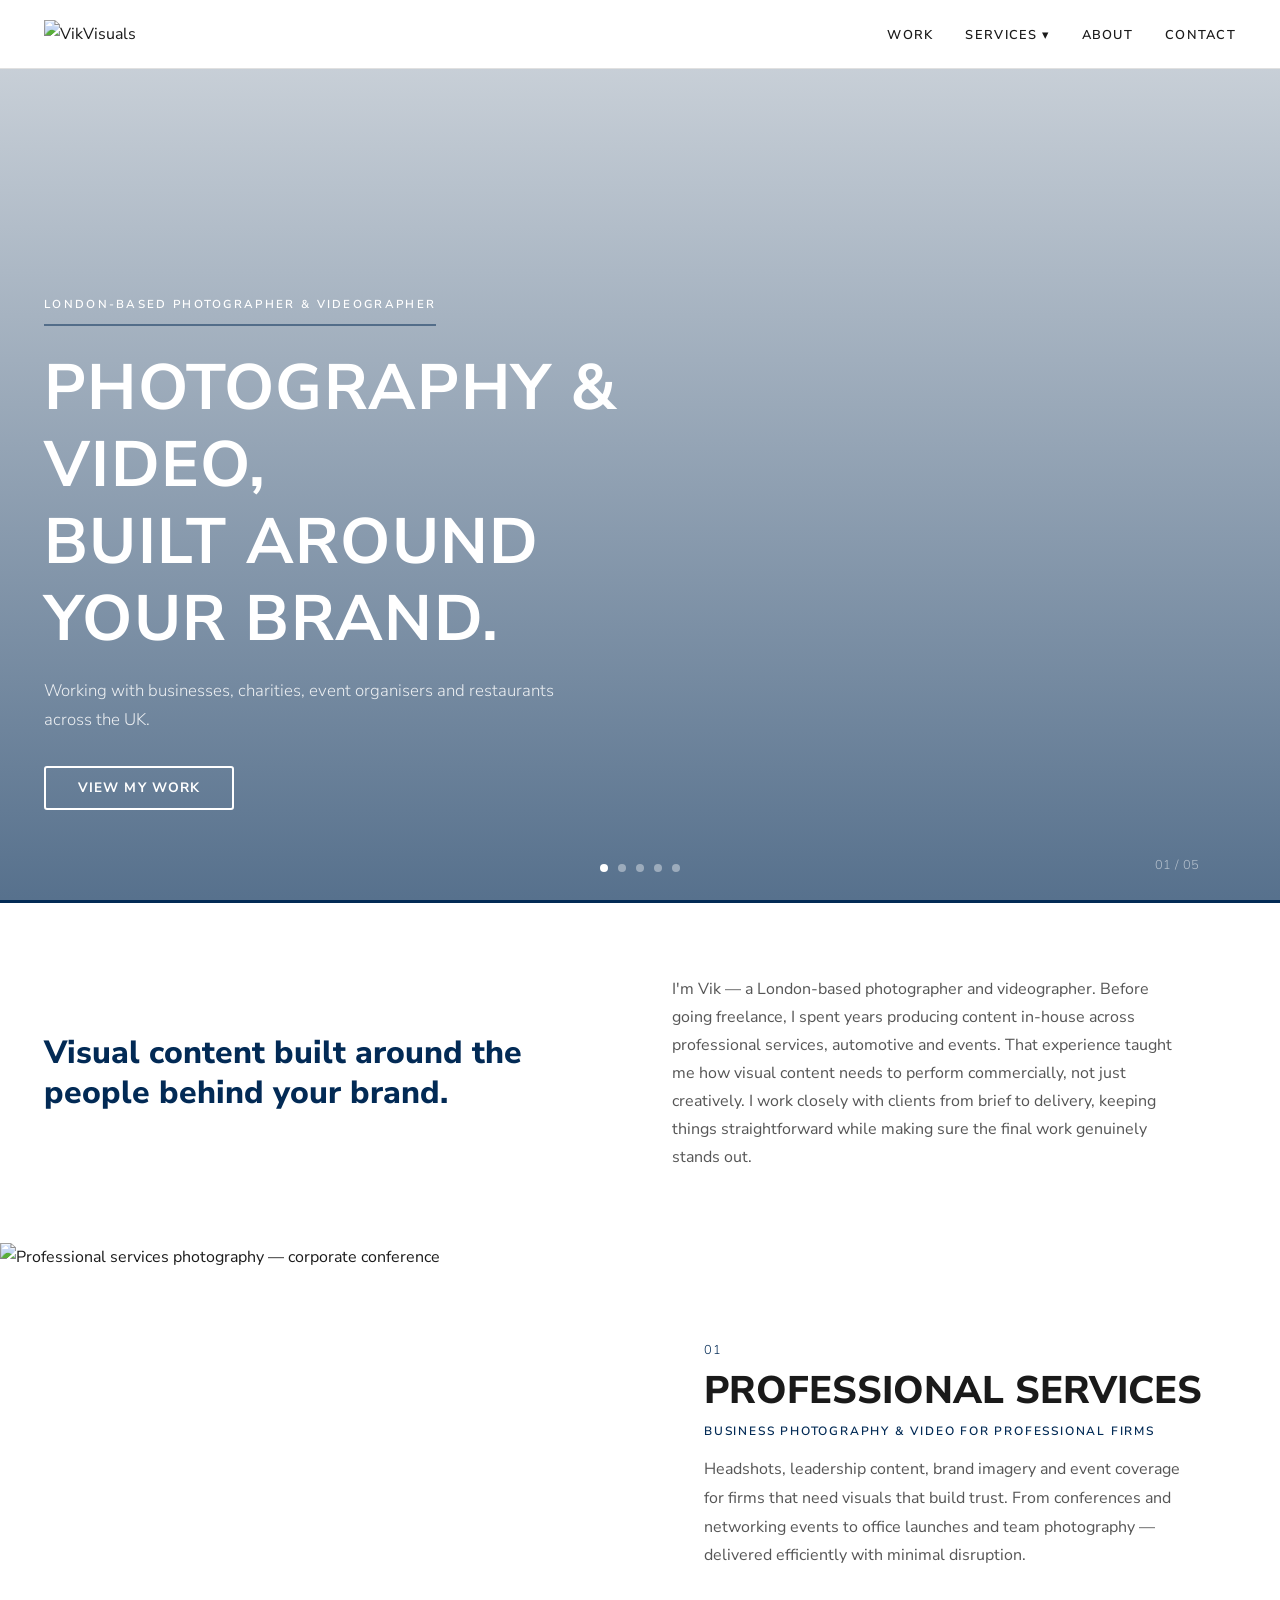
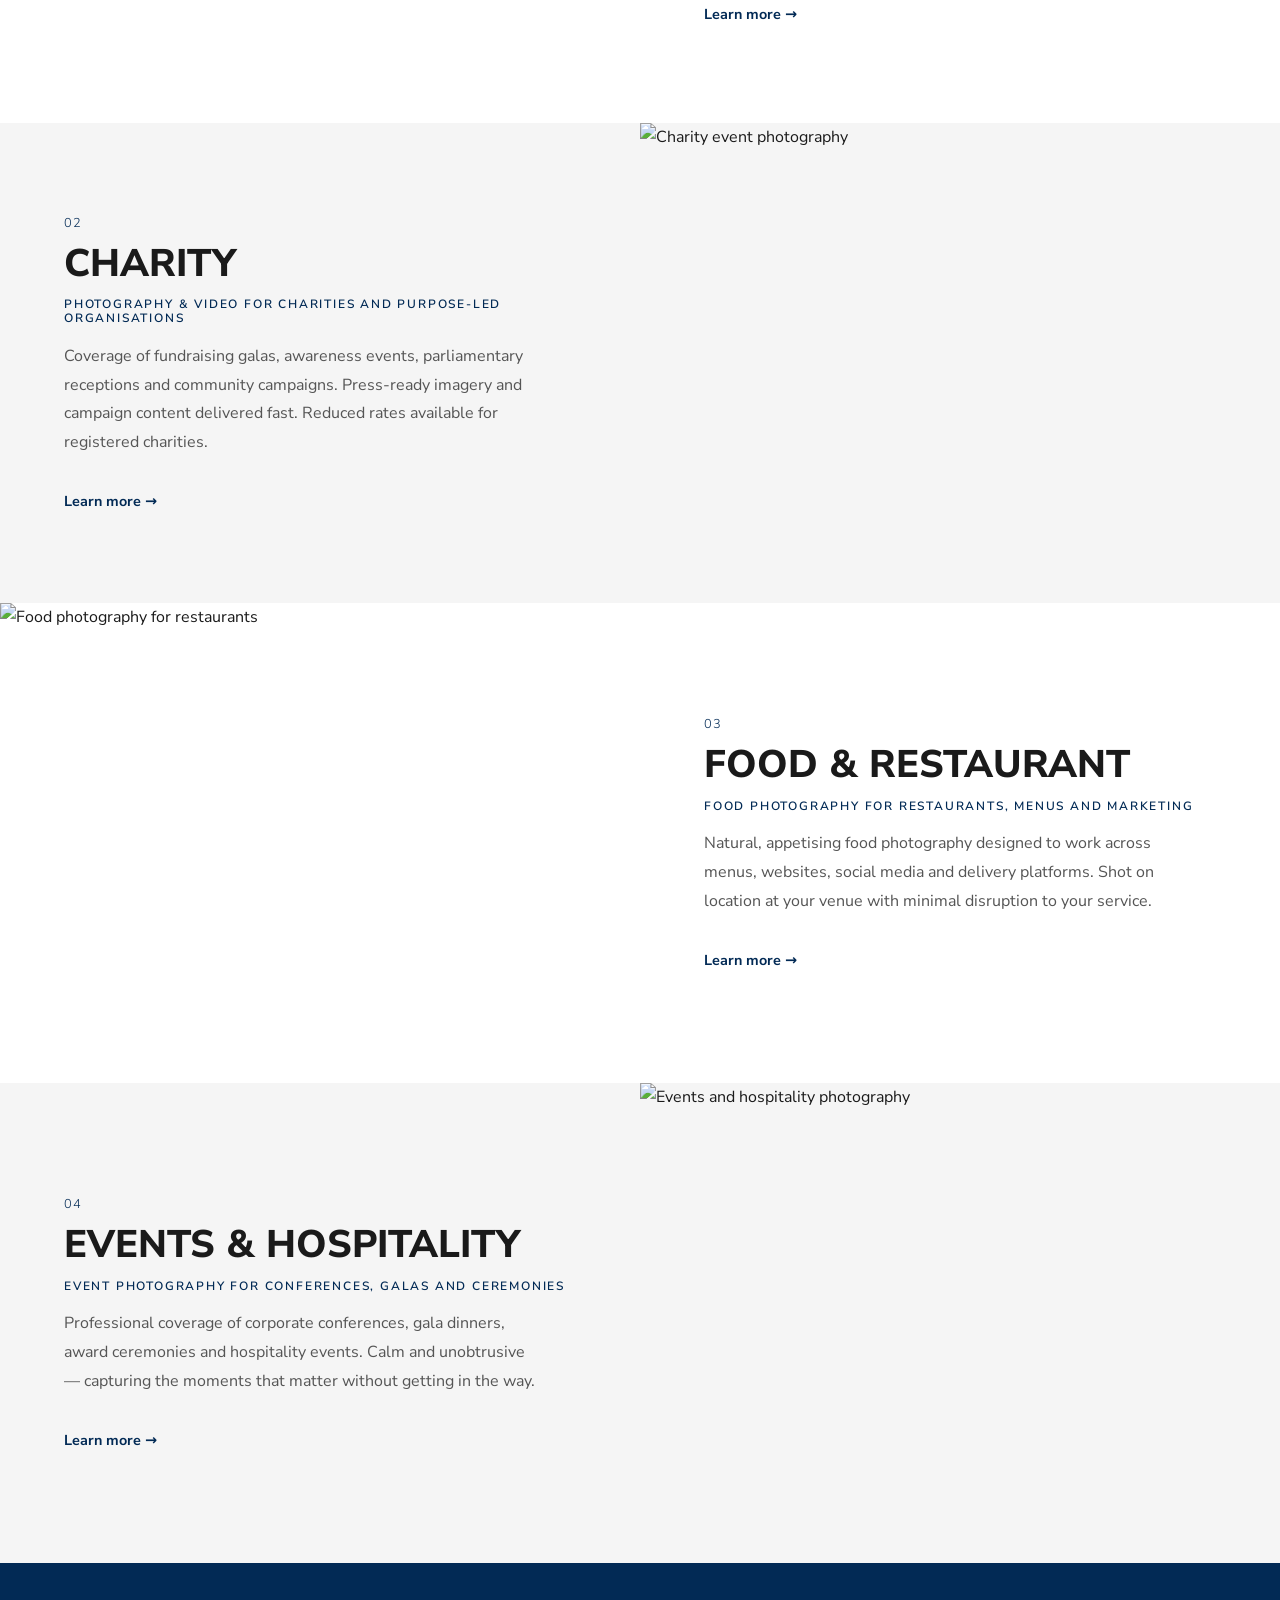
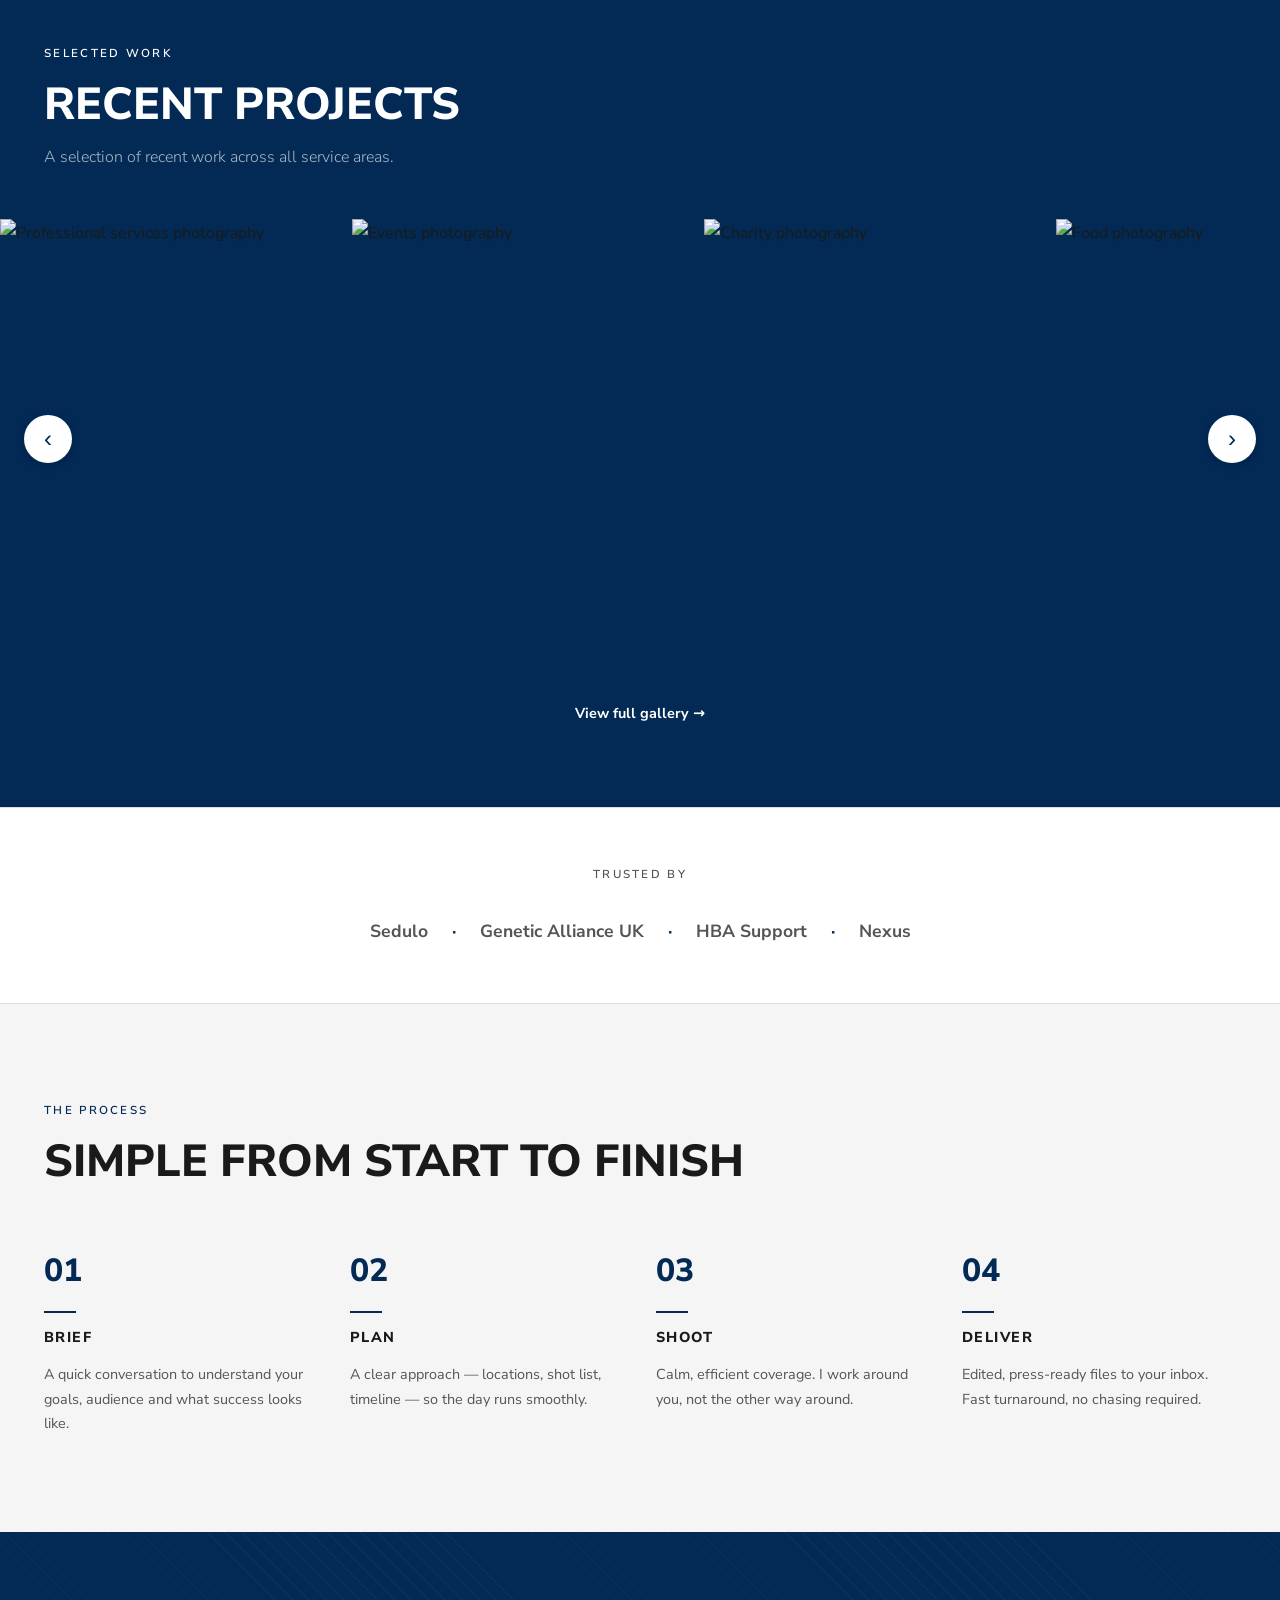
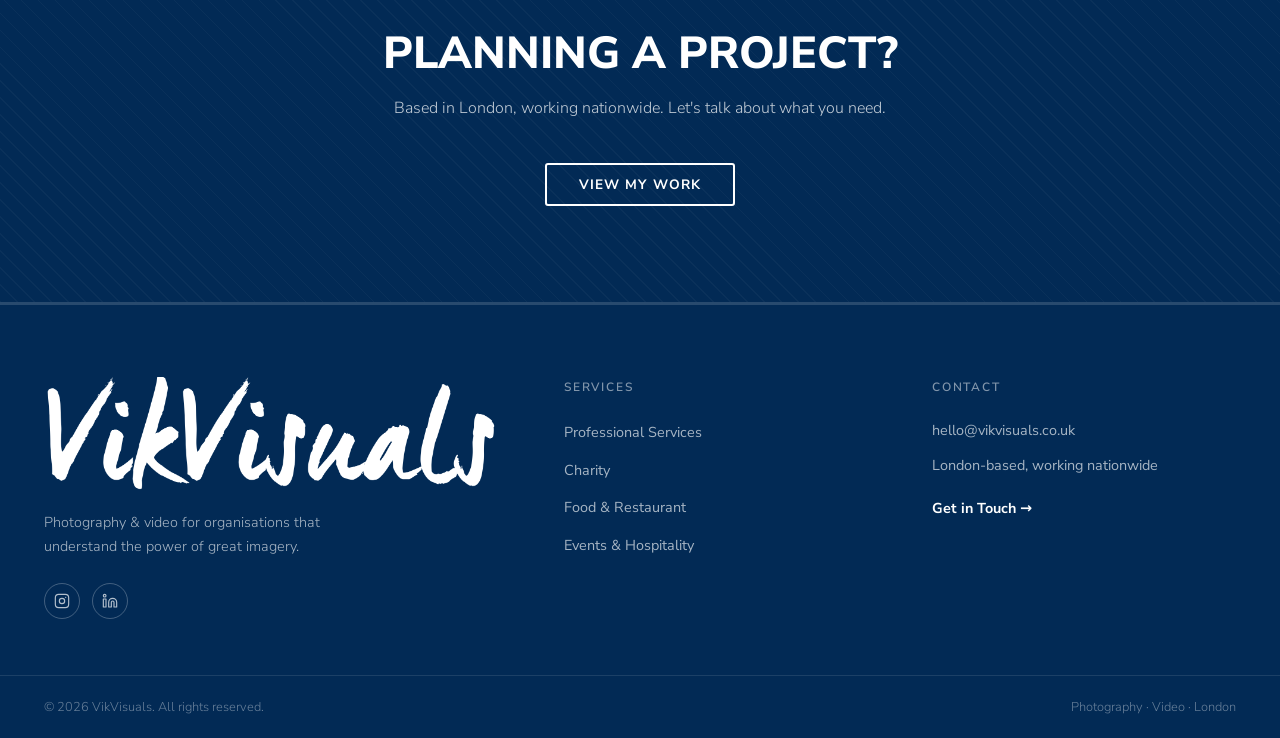
==== commit a4f8e6af: "Update index.html with redesign changes" ====
--- a/index.html
+++ b/index.html
@@ -7,7 +7,7 @@
   <meta name="description" content="VikVisuals — London-based photographer and videographer for professional services firms, charities, event organisers and restaurants. Photography and video that builds trust.">
   <link rel="preconnect" href="https://fonts.googleapis.com">
   <link rel="preconnect" href="https://fonts.gstatic.com" crossorigin>
-  <link href="https://fonts.googleapis.com/css2?family=Nunito+Sans:wght@300;400;600;700;800;900&family=Pacifico&display=swap" rel="stylesheet">
+  <link href="https://fonts.googleapis.com/css2?family=Nunito+Sans:wght@300;400;600;700;800;900&display=swap" rel="stylesheet">
   <link rel="stylesheet" href="css/main.css">
   <link rel="stylesheet" href="css/home.css">
 </head>
@@ -16,12 +16,11 @@
   <!-- ── Navigation ── -->
   <nav class="nav" role="navigation" aria-label="Main navigation">
     <div class="nav__inner">
-      <a href="index.html" class="nav__logo">
-        <img src="images/vikvisuals-logo-blue.png" alt="VikVisuals" height="38">
-      </a>
+      <a href="index.html" class="nav__logo"><img src="images/vikvisuals-logo-blue.png" alt="VikVisuals" height="38"></a>
 
       <!-- Desktop links -->
       <ul class="nav__links">
+        <li><a href="gallery.html">Work</a></li>
         <li class="nav__dropdown">
           <button class="nav__dropdown-trigger" aria-haspopup="true" aria-expanded="false">
             Services &#9662;
@@ -33,12 +32,9 @@
             <a href="services/events-hospitality.html" role="menuitem">Events &amp; Hospitality</a>
           </div>
         </li>
-        <li><a href="gallery.html">Work</a></li>
         <li><a href="about.html">About</a></li>
         <li><a href="contact.html">Contact</a></li>
       </ul>
-
-      <a href="contact.html" class="btn btn-primary nav__cta">Get in Touch</a>
 
       <!-- Hamburger -->
       <button class="nav__hamburger" aria-label="Toggle menu" aria-expanded="false">
@@ -49,6 +45,7 @@
 
   <!-- Mobile nav drawer -->
   <div class="nav__mobile" aria-label="Mobile navigation">
+    <a href="gallery.html">Work</a>
     <button class="nav__mobile-dropdown-trigger" aria-expanded="false">Services &#9662;</button>
     <div class="nav__mobile-sub">
       <a href="services/professional.html">Professional Services</a>
@@ -56,11 +53,11 @@
       <a href="services/food-restaurant.html">Food &amp; Restaurant</a>
       <a href="services/events-hospitality.html">Events &amp; Hospitality</a>
     </div>
-    <a href="gallery.html">Work</a>
     <a href="about.html">About</a>
     <a href="contact.html">Contact</a>
     <div class="nav__cta-mobile">
-      <a href="contact.html" class="btn btn-primary">Get in Touch</a>
+      <div class="nav__cta-mobile">
+      </div>
     </div>
   </div>
 
@@ -79,13 +76,9 @@
       <div class="container">
         <div class="hero__content">
           <span class="hero__label">London-based Photographer &amp; Videographer</span>
-          <h1 class="hero__title">
-            Photography and video,<br>
-            <span class="hero__title-accent">built around your brand.</span>
-          </h1>
+          <h1 class="hero__title">Photography &amp; Video,<br><span class="hero__accent">built around your brand.</span></h1>
           <p class="hero__sub">Working with businesses, charities, event organisers and restaurants across the UK.</p>
           <div class="hero__ctas">
-            <a href="contact.html" class="btn btn-primary">Get in Touch</a>
             <a href="gallery.html" class="btn btn-outline-white">View My Work</a>
           </div>
         </div>
@@ -111,10 +104,10 @@
     <div class="container">
       <div class="intro-strip__grid">
         <div class="intro-strip__left">
-          <p class="intro-strip__quote">London-based. Nationwide reach.</p>
+          <p class="intro-strip__quote">Visual content built around the people behind your brand.</p>
         </div>
         <div class="intro-strip__right">
-          <p>Photography and video for professional services firms, charities, event organisers and restaurants. Reliable, press-ready results with minimal disruption to you.</p>
+          <p>I'm Vik — a London-based photographer and videographer. Before going freelance, I spent years producing content in-house across professional services, automotive and events. That experience taught me how visual content needs to perform commercially, not just creatively. I work closely with clients from brief to delivery, keeping things straightforward while making sure the final work genuinely stands out.</p>
         </div>
       </div>
     </div>
@@ -128,53 +121,53 @@
       <img src="https://images.unsplash.com/photo-1560439514-4e9645039924?w=1200&q=85" alt="Professional services photography — corporate conference" loading="lazy">
     </div>
     <div class="service__text">
-      <span class="service__num">Business &amp; Professional</span>
+      <span class="service__num">01</span>
       <h2>Professional Services</h2>
-      <h3>Supporting Professional Services &amp; Growing Businesses</h3>
-      <p>Professional photography and video for businesses requiring brand-aligned content. From leadership communications and client messaging to office launches, conferences and website imagery — delivering reliable visual content that reflects your brand and reinforces trust across every touchpoint.</p>
-      <a href="services/professional.html" class="service__link">Find out more &#8594;</a>
+      <h3>Business photography &amp; video for professional firms</h3>
+      <p>Headshots, leadership content, brand imagery and event coverage for firms that need visuals that build trust. From conferences and networking events to office launches and team photography — delivered efficiently with minimal disruption.</p>
+      <a href="services/professional.html" class="service__link">Learn more &#8594;</a>
     </div>
   </section>
 
   <!-- 02 Charity — text left, photo right -->
   <section class="service-block" style="background: var(--bg);">
     <div class="service__text">
-      <span class="service__num">Charity &amp; Purpose-Led</span>
+      <span class="service__num">02</span>
       <h2>Charity</h2>
-      <h3>Supporting Charities &amp; Purpose-Led Organisations</h3>
-      <p>Experienced in covering awareness days, community events, fundraising galas and parliamentary receptions, with a calm and reliable approach suited to both formal and celebratory environments. Flexible half-day and short-format coverage options available. Reduced rates for registered charities.</p>
-      <a href="services/charity.html" class="service__link">Find out more &#8594;</a>
+      <h3>Photography &amp; video for charities and purpose-led organisations</h3>
+      <p>Coverage of fundraising galas, awareness events, parliamentary receptions and community campaigns. Press-ready imagery and campaign content delivered fast. Reduced rates available for registered charities.</p>
+      <a href="services/charity.html" class="service__link">Learn more &#8594;</a>
     </div>
     <div class="service__img-wrap">
       <img src="https://images.unsplash.com/photo-1469571486292-0ba58a3f068b?w=1200&q=85" alt="Charity event photography" loading="lazy">
     </div>
   </section>
 
-  <!-- 03 Events & Hospitality — photo left, text right -->
+  <!-- 03 Food & Restaurant — photo left, text right -->
   <section class="service-block" style="background: var(--bg-alt);">
     <div class="service__img-wrap">
-      <img src="https://images.unsplash.com/photo-1519167758481-83f550bb49b3?w=1200&q=85" alt="Events and hospitality photography" loading="lazy">
+      <img src="https://images.unsplash.com/photo-1504674900247-0877df9cc836?w=1200&q=85" alt="Food photography for restaurants" loading="lazy">
     </div>
     <div class="service__text">
-      <span class="service__num">Events &amp; Hospitality</span>
-      <h2>Events &amp; Hospitality</h2>
-      <h3>Reliable, Team-Focused Event Coverage</h3>
-      <p>Professional coverage of conferences, networking events, office launches and business milestones — delivering polished imagery and video suitable for press, internal communications and digital platforms. Experienced working in fast-paced business environments, capturing keynote speakers, panel discussions and audience engagement with a calm, discreet approach.</p>
-      <a href="services/events-hospitality.html" class="service__link">Find out more &#8594;</a>
-    </div>
-  </section>
-
-  <!-- 04 Food & Restaurant — text left, photo right -->
+      <span class="service__num">03</span>
+      <h2>Food &amp; Restaurant</h2>
+      <h3>Food photography for restaurants, menus and marketing</h3>
+      <p>Natural, appetising food photography designed to work across menus, websites, social media and delivery platforms. Shot on location at your venue with minimal disruption to your service.</p>
+      <a href="services/food-restaurant.html" class="service__link">Learn more &#8594;</a>
+    </div>
+  </section>
+
+  <!-- 04 Events & Hospitality — text left, photo right -->
   <section class="service-block" style="background: var(--bg);">
     <div class="service__text">
-      <span class="service__num">Food &amp; Restaurant</span>
-      <h2>Food &amp; Restaurant</h2>
-      <h3>Natural, Appetising Food Photography</h3>
-      <p>Natural, appetising food photography for menus, websites, social media and delivery platforms. Shot on location at your venue with minimal disruption to your service. Consistent lighting, clean presentation and structured direction throughout.</p>
-      <a href="services/food-restaurant.html" class="service__link">Find out more &#8594;</a>
+      <span class="service__num">04</span>
+      <h2>Events &amp; Hospitality</h2>
+      <h3>Event photography for conferences, galas and ceremonies</h3>
+      <p>Professional coverage of corporate conferences, gala dinners, award ceremonies and hospitality events. Calm and unobtrusive — capturing the moments that matter without getting in the way.</p>
+      <a href="services/events-hospitality.html" class="service__link">Learn more &#8594;</a>
     </div>
     <div class="service__img-wrap">
-      <img src="https://images.unsplash.com/photo-1504674900247-0877df9cc836?w=1200&q=85" alt="Food photography for restaurants" loading="lazy">
+      <img src="https://images.unsplash.com/photo-1519167758481-83f550bb49b3?w=1200&q=85" alt="Events and hospitality photography" loading="lazy">
     </div>
   </section>
 
@@ -332,7 +325,6 @@
         <h2 class="cta-banner__heading">Planning a project?</h2>
         <p class="cta-banner__sub">Based in London, working nationwide. Let's talk about what you need.</p>
         <div class="cta-banner__ctas">
-          <a href="contact.html" class="btn btn-white">Get in Touch</a>
           <a href="gallery.html" class="btn btn-outline-white">View My Work</a>
         </div>
       </div>
@@ -346,7 +338,7 @@
 
         <!-- Brand -->
         <div>
-          <a href="index.html" class="footer__logo"><img src="images/vikvisuals-logo-blue.png" alt="VikVisuals" height="36"></a>
+          <a href="index.html" class="footer__logo"><img src="images/vikvisuals logo cropped.png" alt="VikVisuals" height="38"></a>
           <p class="footer__tagline">Photography &amp; video for organisations that understand the power of great imagery.</p>
           <div class="footer__socials">
             <a href="#" class="footer__social-link" aria-label="Instagram">
@@ -405,4 +397,4 @@
   <script src="js/carousel.js"></script>
 
 </body>
-</html>
+</html>
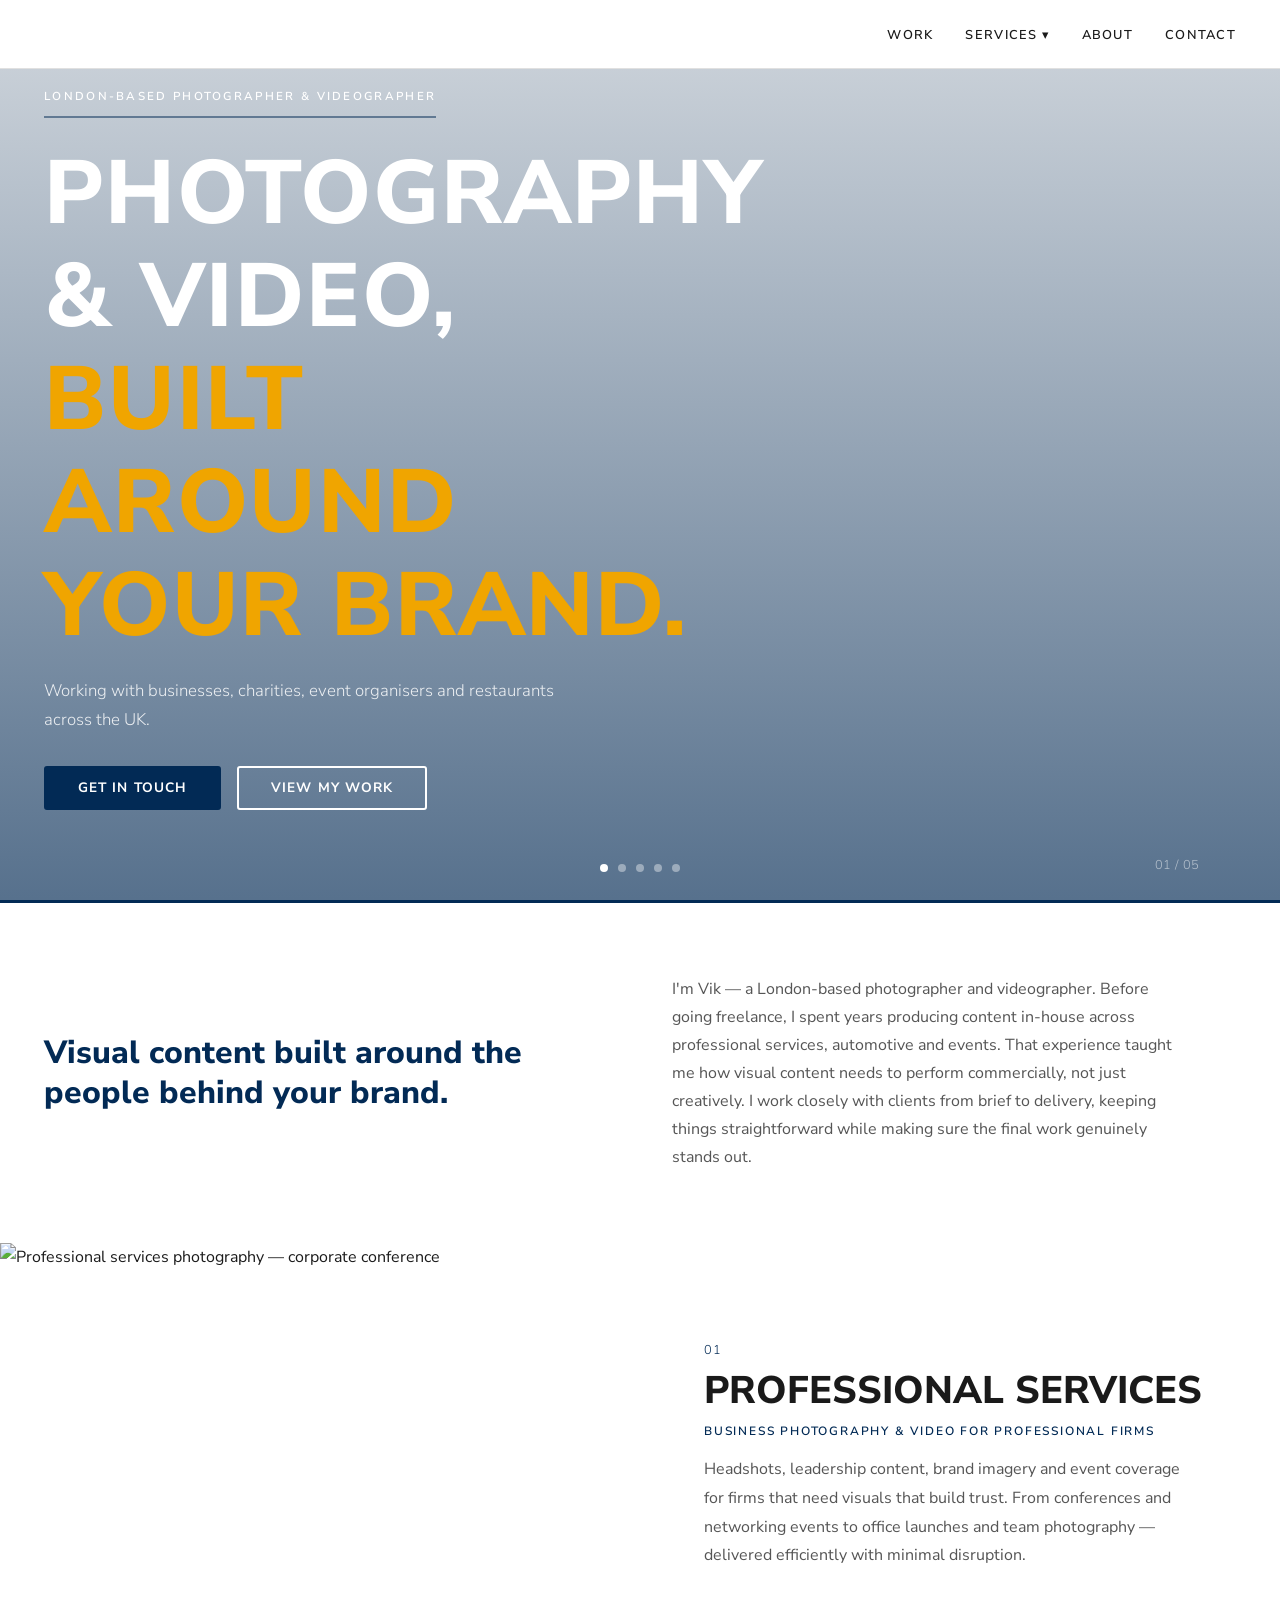
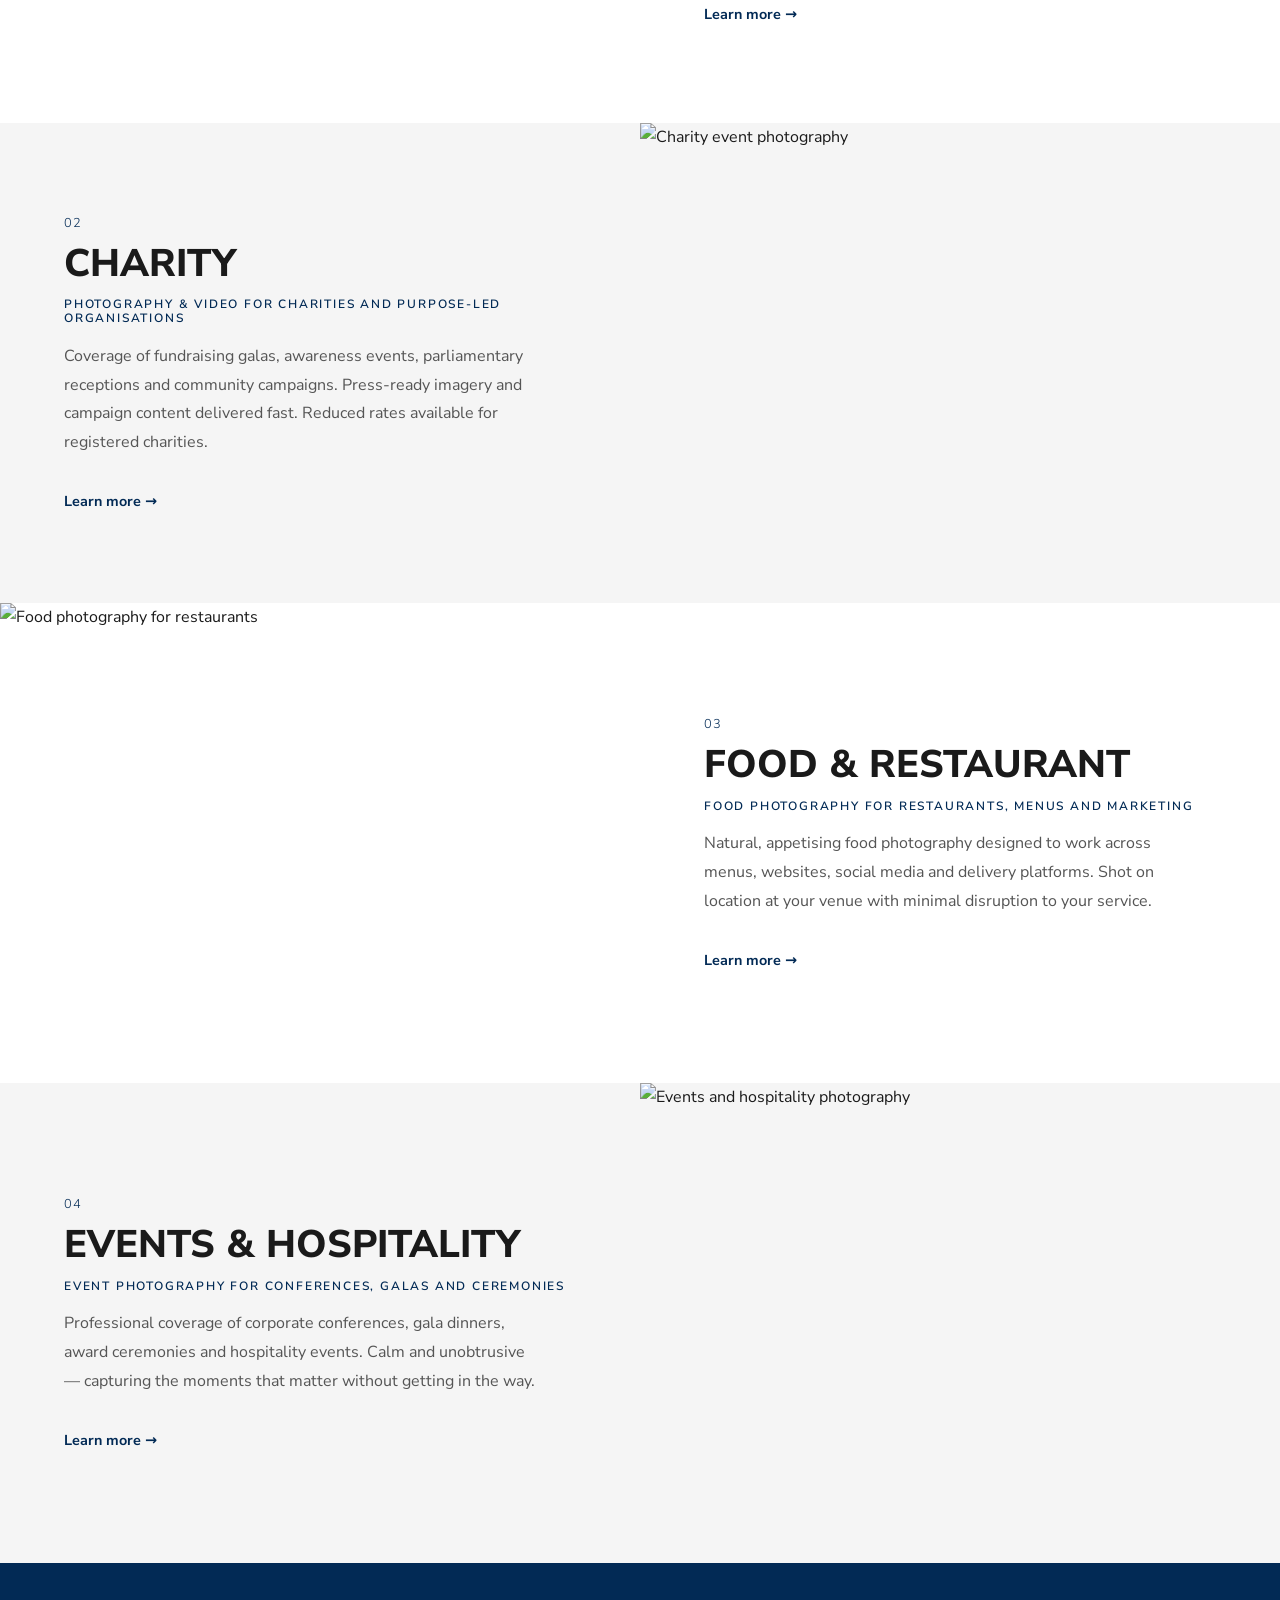
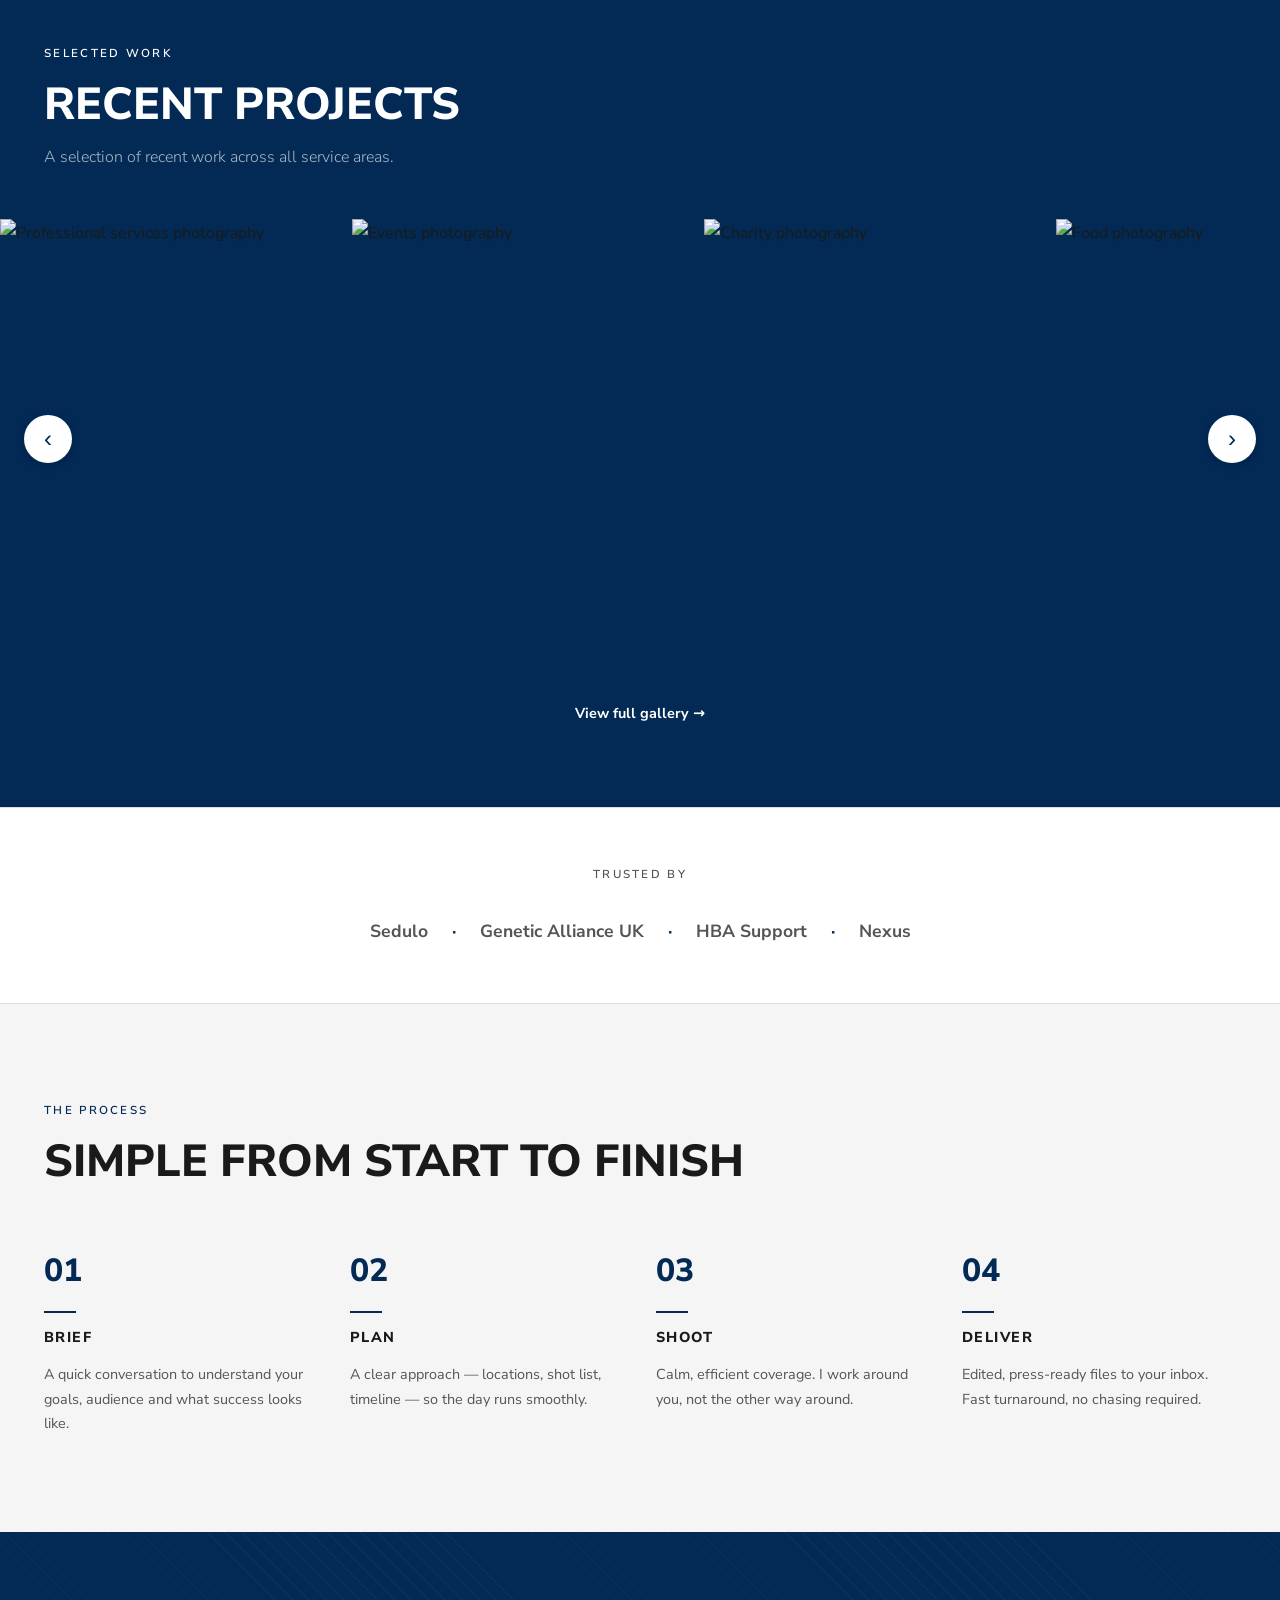
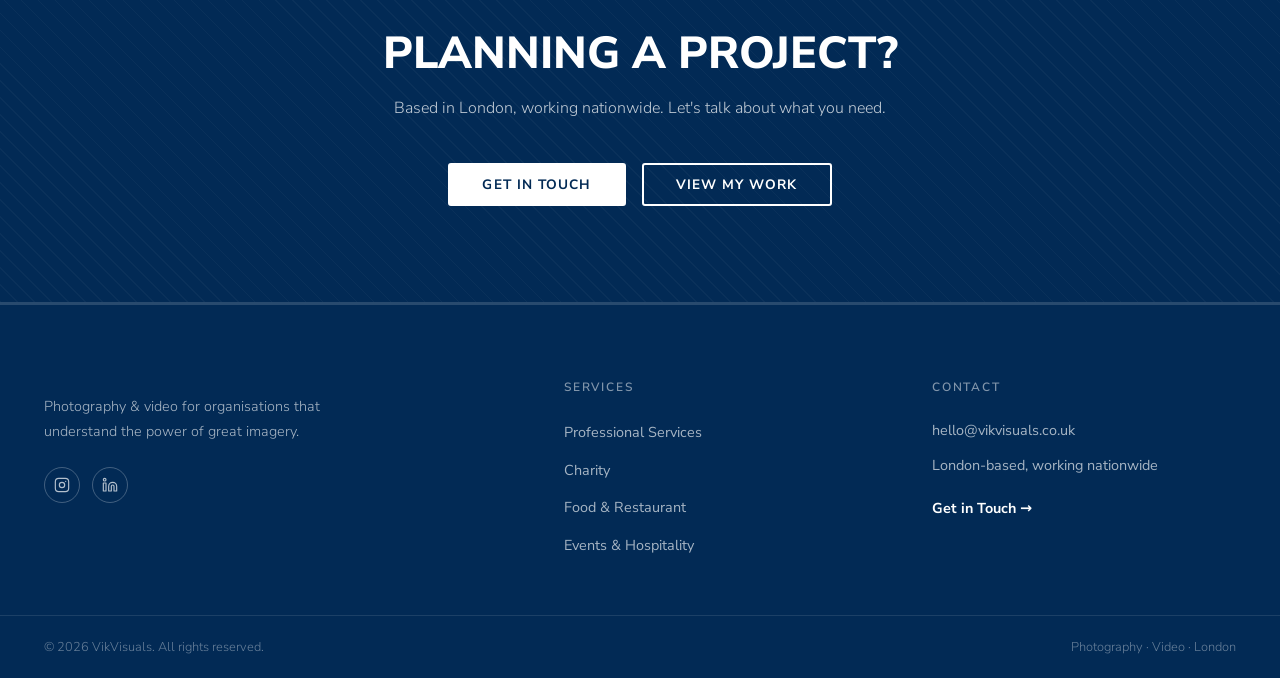
==== commit f0f3ea1b: "fix: homepage logo images, hero headline, nav cleanup, intro copy, remove Pacifico font Co-authored-" ====
--- a/index.html
+++ b/index.html
@@ -7,7 +7,7 @@
   <meta name="description" content="VikVisuals — London-based photographer and videographer for professional services firms, charities, event organisers and restaurants. Photography and video that builds trust.">
   <link rel="preconnect" href="https://fonts.googleapis.com">
   <link rel="preconnect" href="https://fonts.gstatic.com" crossorigin>
-  <link href="https://fonts.googleapis.com/css2?family=Nunito+Sans:wght@300;400;600;700;800;900&display=swap" rel="stylesheet">
+  <link href="https://fonts.googleapis.com/css2?family=Nunito+Sans:ital,opsz,wght@0,6..12,300;0,6..12,400;0,6..12,600;0,6..12,700;0,6..12,800;0,6..12,900&display=swap" rel="stylesheet">
   <link rel="stylesheet" href="css/main.css">
   <link rel="stylesheet" href="css/home.css">
 </head>
@@ -16,7 +16,9 @@
   <!-- ── Navigation ── -->
   <nav class="nav" role="navigation" aria-label="Main navigation">
     <div class="nav__inner">
-      <a href="index.html" class="nav__logo"><img src="images/vikvisuals-logo-blue.png" alt="VikVisuals" height="38"></a>
+      <a href="index.html" class="nav__logo">
+        <img src="images/vikvisuals-logo-blue.png" alt="VikVisuals" height="38">
+      </a>
 
       <!-- Desktop links -->
       <ul class="nav__links">
@@ -55,10 +57,6 @@
     </div>
     <a href="about.html">About</a>
     <a href="contact.html">Contact</a>
-    <div class="nav__cta-mobile">
-      <div class="nav__cta-mobile">
-      </div>
-    </div>
   </div>
 
   <!-- ── Section 1: Hero Slideshow ── -->
@@ -76,9 +74,13 @@
       <div class="container">
         <div class="hero__content">
           <span class="hero__label">London-based Photographer &amp; Videographer</span>
-          <h1 class="hero__title">Photography &amp; Video,<br><span class="hero__accent">built around your brand.</span></h1>
+          <h1 class="hero__title">
+            Photography &amp; Video,<br>
+            <span class="hero__accent">built around your brand.</span>
+          </h1>
           <p class="hero__sub">Working with businesses, charities, event organisers and restaurants across the UK.</p>
           <div class="hero__ctas">
+            <a href="contact.html" class="btn btn-primary">Get in Touch</a>
             <a href="gallery.html" class="btn btn-outline-white">View My Work</a>
           </div>
         </div>
@@ -325,6 +327,7 @@
         <h2 class="cta-banner__heading">Planning a project?</h2>
         <p class="cta-banner__sub">Based in London, working nationwide. Let's talk about what you need.</p>
         <div class="cta-banner__ctas">
+          <a href="contact.html" class="btn btn-white">Get in Touch</a>
           <a href="gallery.html" class="btn btn-outline-white">View My Work</a>
         </div>
       </div>
@@ -338,7 +341,9 @@
 
         <!-- Brand -->
         <div>
-          <a href="index.html" class="footer__logo"><img src="images/vikvisuals logo cropped.png" alt="VikVisuals" height="38"></a>
+          <a href="index.html" class="footer__logo">
+            <img src="images/vikvisuals-logo-white.png" alt="VikVisuals" height="38">
+          </a>
           <p class="footer__tagline">Photography &amp; video for organisations that understand the power of great imagery.</p>
           <div class="footer__socials">
             <a href="#" class="footer__social-link" aria-label="Instagram">
@@ -397,4 +402,4 @@
   <script src="js/carousel.js"></script>
 
 </body>
-</html>+</html>
--- a/css/main.css
+++ b/css/main.css
@@ -5,7 +5,7 @@
    ============================================================ */
 
 /* ── Google Fonts ─────────────────────────────────────────── */
-@import url('https://fonts.googleapis.com/css2?family=Nunito+Sans:wght@300;400;600;700;800;900&family=Pacifico&display=swap');
+@import url('https://fonts.googleapis.com/css2?family=Nunito+Sans:ital,opsz,wght@0,6..12,300;0,6..12,400;0,6..12,600;0,6..12,700;0,6..12,800;0,6..12,900&display=swap');
 
 /* ── Design Tokens ────────────────────────────────────────── */
 :root {
@@ -19,7 +19,6 @@
   --border:     #e0e0e0;
   --white:      #ffffff;
 
-  --font-logo: 'Pacifico', cursive;
   --font-main: 'Nunito Sans', system-ui, sans-serif;
 
   --nav-height: 68px;
@@ -179,6 +178,7 @@
   display: flex;
   align-items: center;
   gap: 2rem;
+  margin-left: auto;
 }
 
 .nav__links > li > a,
@@ -241,11 +241,6 @@
 .nav__dropdown-menu a:hover {
   color: var(--navy);
   background: var(--navy-light);
-}
-
-/* Nav CTA */
-.nav__cta {
-  margin-left: 1.5rem;
 }
 
 /* Hamburger */
@@ -345,10 +340,6 @@
 
 .nav__mobile-sub a:last-child { border-bottom: none; }
 
-.nav__mobile .nav__cta-mobile {
-  padding: 16px 24px;
-}
-
 /* ── Eyebrow label ────────────────────────────────────────── */
 .eyebrow {
   display: block;
@@ -377,12 +368,8 @@
 }
 
 .footer__logo {
+  display: block;
   margin-bottom: 1rem;
-  display: block;
-}
-
-.footer__logo img {
-  filter: brightness(0) invert(1);
 }
 
 .footer__tagline {
@@ -500,7 +487,6 @@
 
 @media (max-width: 768px) {
   .nav__links { display: none; }
-  .nav__cta { display: none; }
   .nav__hamburger { display: flex; }
   .nav__mobile { display: block; }
 
--- a/css/home.css
+++ b/css/home.css
@@ -56,15 +56,11 @@
 
 .hero__title {
   color: var(--white);
-  font-size: clamp(2.4rem, 5vw, 4.2rem);
-  line-height: 1.2;
-  font-weight: 700;
   margin-bottom: 1.25rem;
 }
 
-.hero__title-accent {
-  font-weight: 300;
-  color: rgba(255,255,255,0.82);
+.hero__accent {
+  color: #f0a500;
 }
 
 .hero__sub {
@@ -183,7 +179,6 @@
   font-weight: 300;
   color: var(--navy);
   letter-spacing: 0.1em;
-  text-transform: uppercase;
   display: block;
   margin-bottom: 8px;
 }
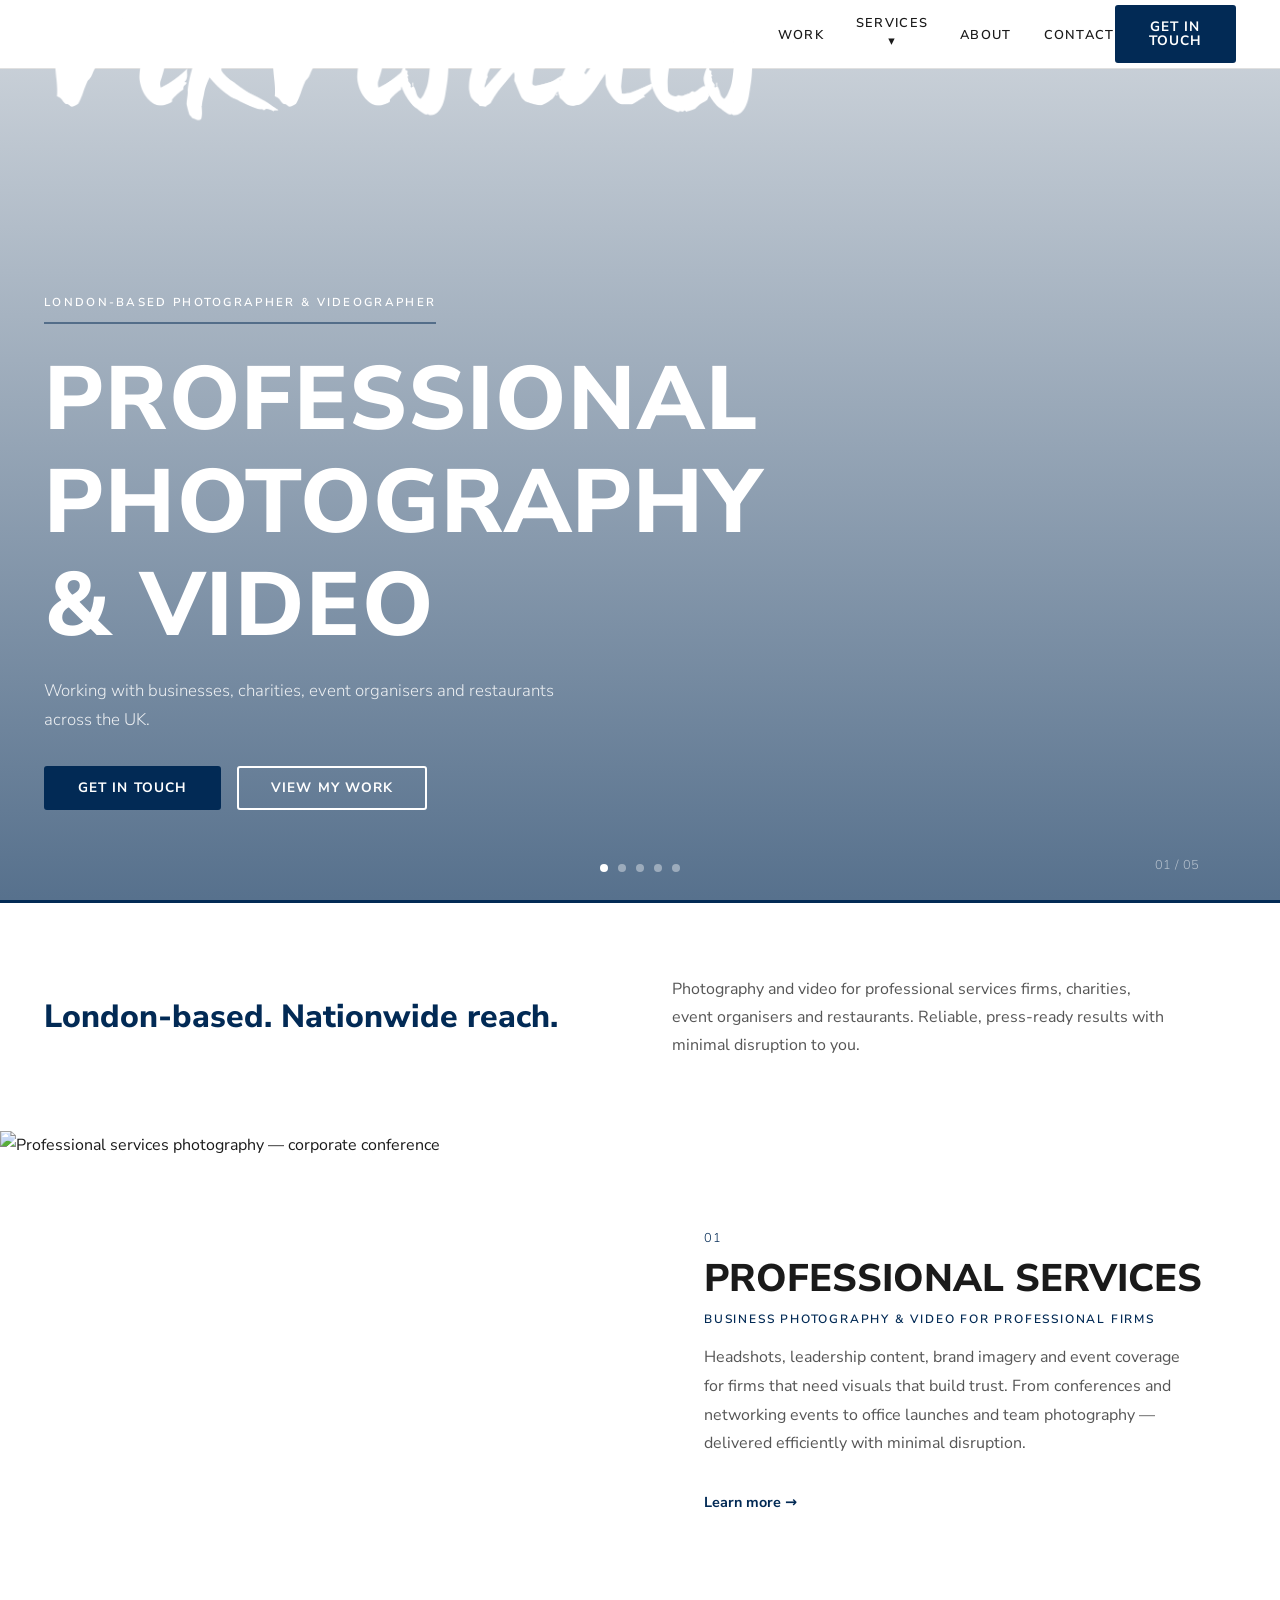
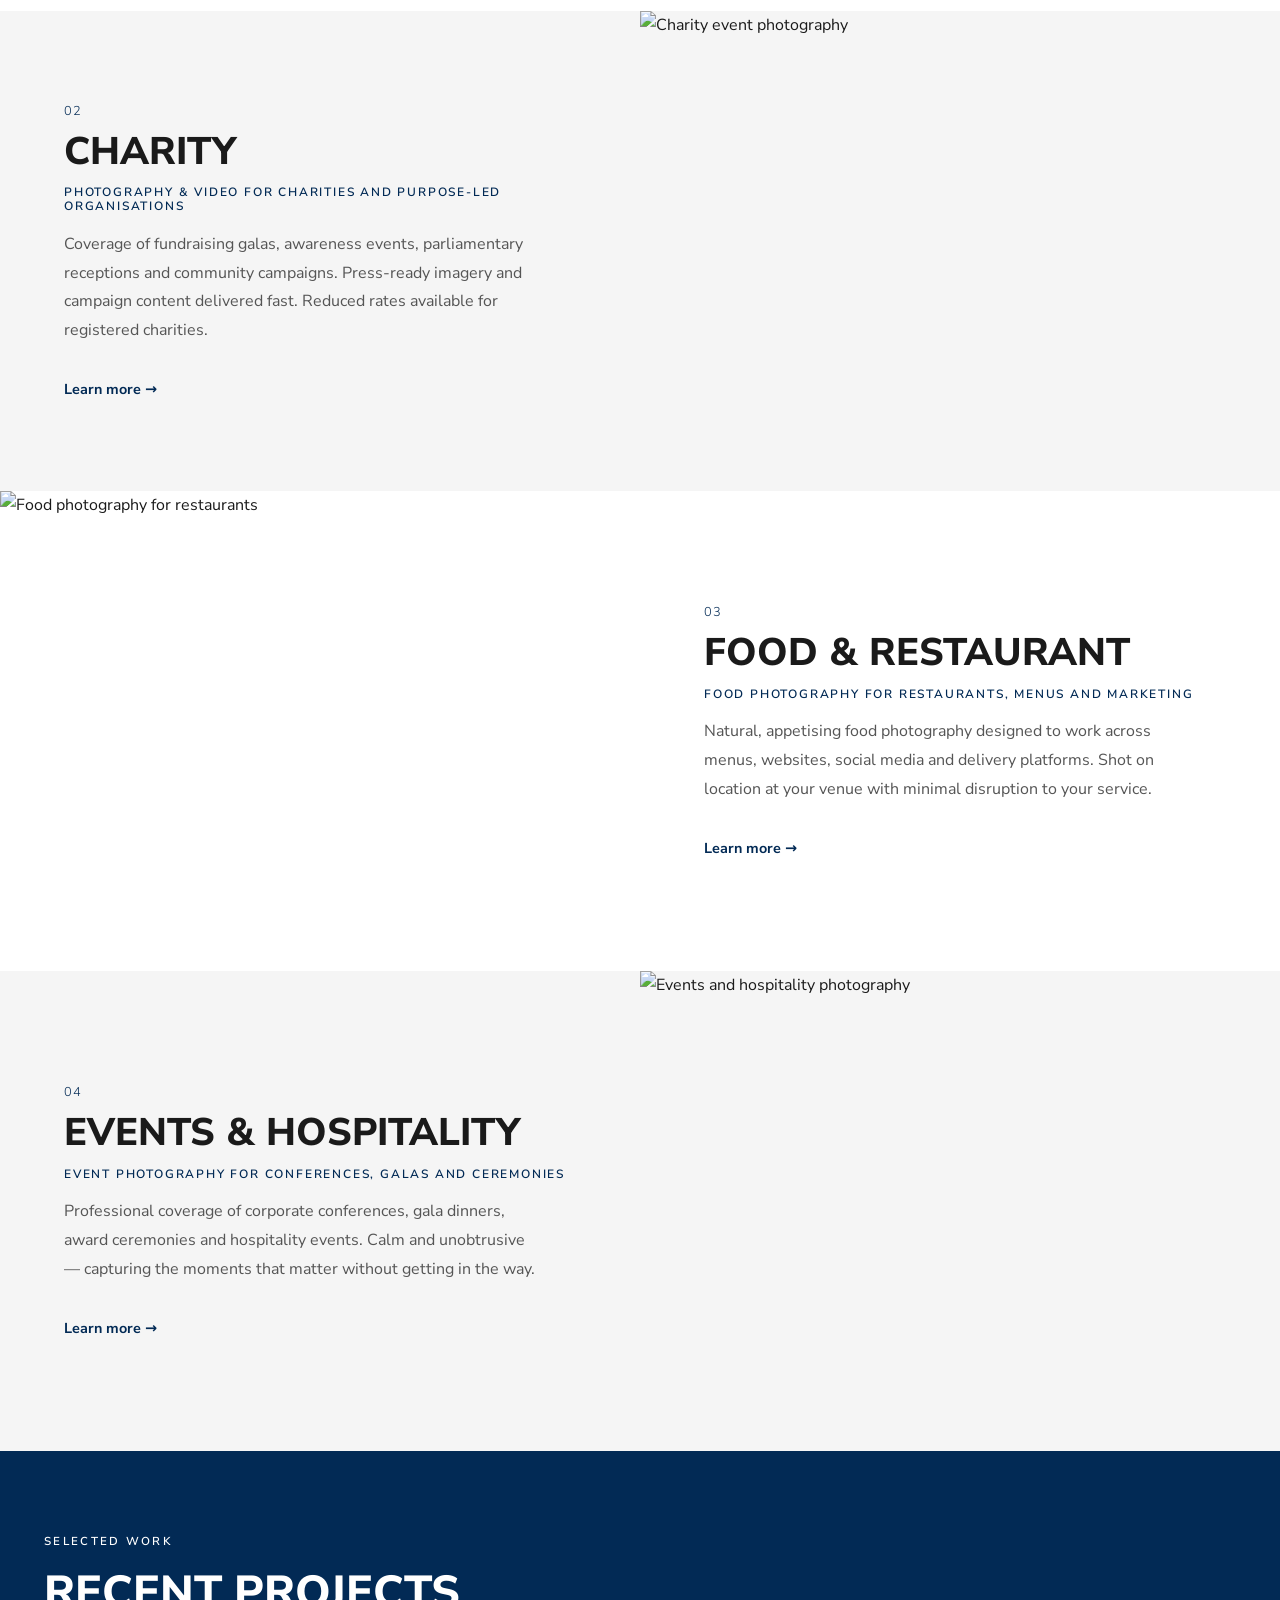
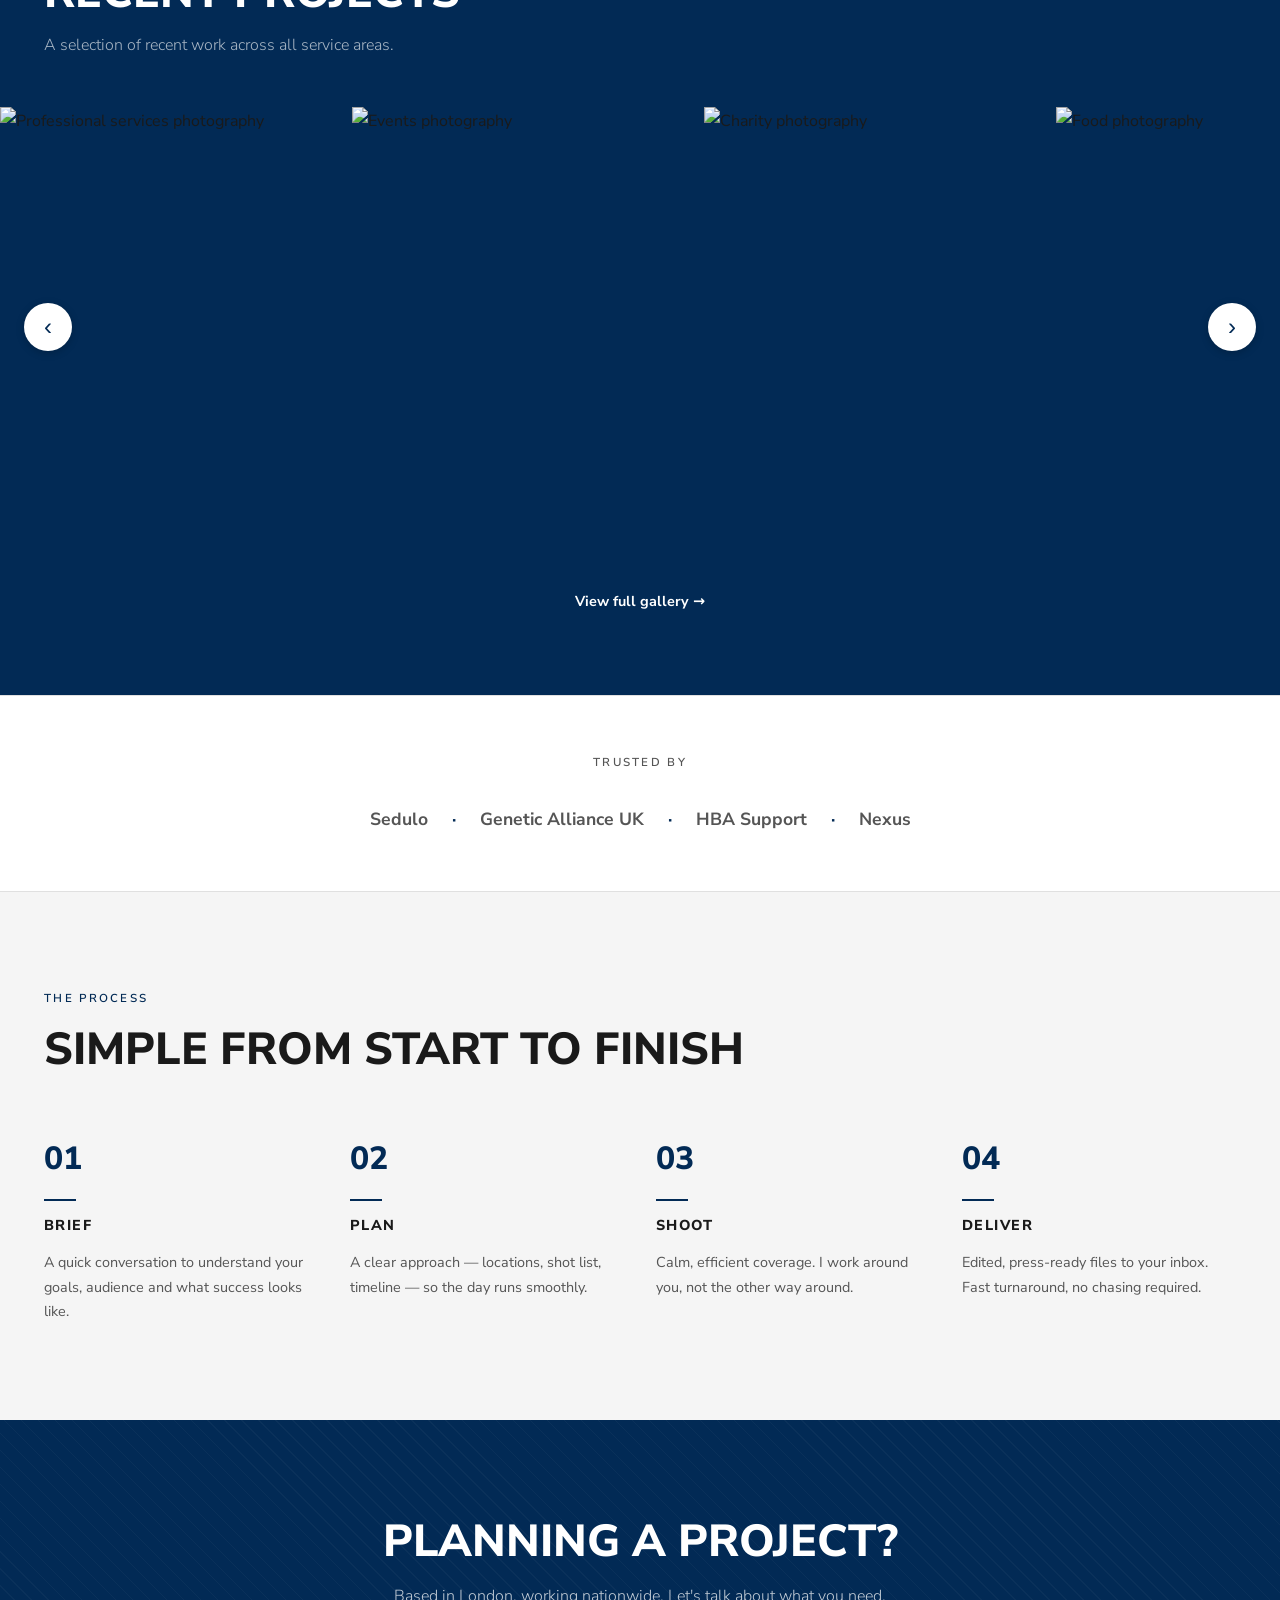
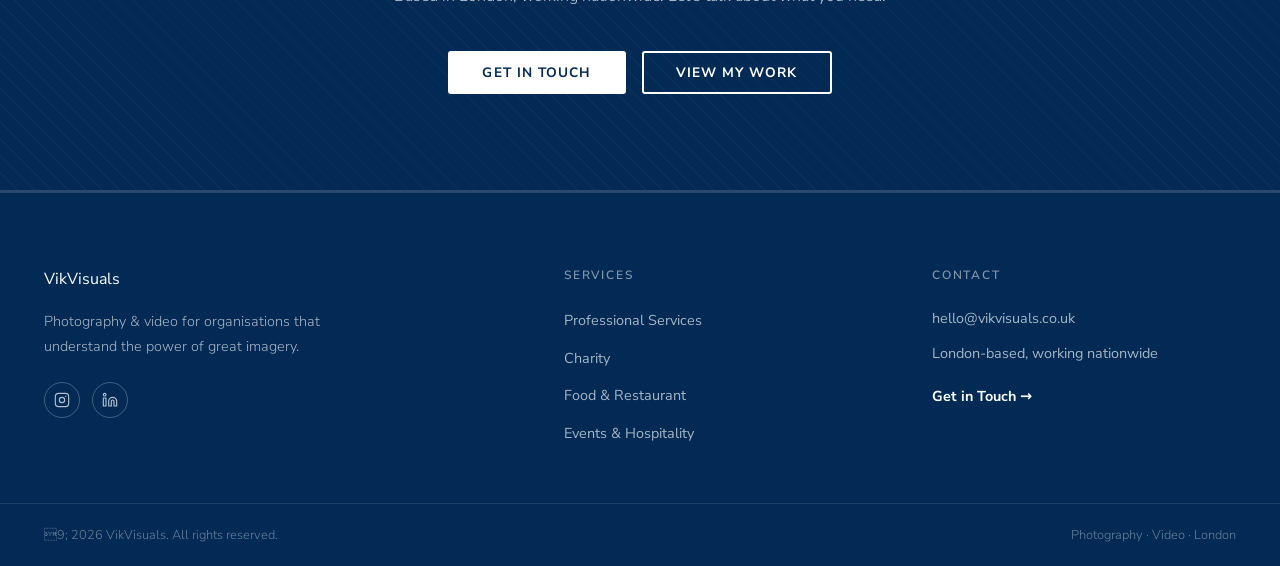
==== commit bba2cc70: "Updated index.html with new content" ====
--- a/index.html
+++ b/index.html
@@ -7,7 +7,7 @@
   <meta name="description" content="VikVisuals — London-based photographer and videographer for professional services firms, charities, event organisers and restaurants. Photography and video that builds trust.">
   <link rel="preconnect" href="https://fonts.googleapis.com">
   <link rel="preconnect" href="https://fonts.gstatic.com" crossorigin>
-  <link href="https://fonts.googleapis.com/css2?family=Nunito+Sans:ital,opsz,wght@0,6..12,300;0,6..12,400;0,6..12,600;0,6..12,700;0,6..12,800;0,6..12,900&display=swap" rel="stylesheet">
+  <link href="https://fonts.googleapis.com/css2?family=Nunito+Sans:wght@300;400;600;700;800;900&family=Pacifico&display=swap" rel="stylesheet">
   <link rel="stylesheet" href="css/main.css">
   <link rel="stylesheet" href="css/home.css">
 </head>
@@ -16,9 +16,7 @@
   <!-- ── Navigation ── -->
   <nav class="nav" role="navigation" aria-label="Main navigation">
     <div class="nav__inner">
-      <a href="index.html" class="nav__logo">
-        <img src="images/vikvisuals-logo-blue.png" alt="VikVisuals" height="38">
-      </a>
+      <a href="index.html" class="nav__logo"><img src="images/vikvisuals logo cropped.png" alt="VikVisuals" class="nav__logo-img"></a>
 
       <!-- Desktop links -->
       <ul class="nav__links">
@@ -38,6 +36,8 @@
         <li><a href="contact.html">Contact</a></li>
       </ul>
 
+      <a href="contact.html" class="btn btn-primary nav__cta">Get in Touch</a>
+
       <!-- Hamburger -->
       <button class="nav__hamburger" aria-label="Toggle menu" aria-expanded="false">
         <span></span><span></span><span></span>
@@ -57,6 +57,9 @@
     </div>
     <a href="about.html">About</a>
     <a href="contact.html">Contact</a>
+    <div class="nav__cta-mobile">
+      <a href="contact.html" class="btn btn-primary">Get in Touch</a>
+    </div>
   </div>
 
   <!-- ── Section 1: Hero Slideshow ── -->
@@ -74,10 +77,7 @@
       <div class="container">
         <div class="hero__content">
           <span class="hero__label">London-based Photographer &amp; Videographer</span>
-          <h1 class="hero__title">
-            Photography &amp; Video,<br>
-            <span class="hero__accent">built around your brand.</span>
-          </h1>
+          <h1 class="hero__title">Professional Photography &amp; Video</h1>
           <p class="hero__sub">Working with businesses, charities, event organisers and restaurants across the UK.</p>
           <div class="hero__ctas">
             <a href="contact.html" class="btn btn-primary">Get in Touch</a>
@@ -106,10 +106,10 @@
     <div class="container">
       <div class="intro-strip__grid">
         <div class="intro-strip__left">
-          <p class="intro-strip__quote">Visual content built around the people behind your brand.</p>
+          <p class="intro-strip__quote">London-based. Nationwide reach.</p>
         </div>
         <div class="intro-strip__right">
-          <p>I'm Vik — a London-based photographer and videographer. Before going freelance, I spent years producing content in-house across professional services, automotive and events. That experience taught me how visual content needs to perform commercially, not just creatively. I work closely with clients from brief to delivery, keeping things straightforward while making sure the final work genuinely stands out.</p>
+          <p>Photography and video for professional services firms, charities, event organisers and restaurants. Reliable, press-ready results with minimal disruption to you.</p>
         </div>
       </div>
     </div>
@@ -341,9 +341,7 @@
 
         <!-- Brand -->
         <div>
-          <a href="index.html" class="footer__logo">
-            <img src="images/vikvisuals-logo-white.png" alt="VikVisuals" height="38">
-          </a>
+          <a href="index.html" class="footer__logo">VikVisuals</a>
           <p class="footer__tagline">Photography &amp; video for organisations that understand the power of great imagery.</p>
           <div class="footer__socials">
             <a href="#" class="footer__social-link" aria-label="Instagram">
@@ -391,7 +389,7 @@
 
     <div class="container">
       <div class="footer__bottom">
-        <p class="footer__copy">&#169; 2026 VikVisuals. All rights reserved.</p>
+        <p class="footer__copy">9; 2026 VikVisuals. All rights reserved.</p>
         <p class="footer__bottom-right">Photography &#183; Video &#183; London</p>
       </div>
     </div>
@@ -402,4 +400,4 @@
   <script src="js/carousel.js"></script>
 
 </body>
-</html>
+</html>
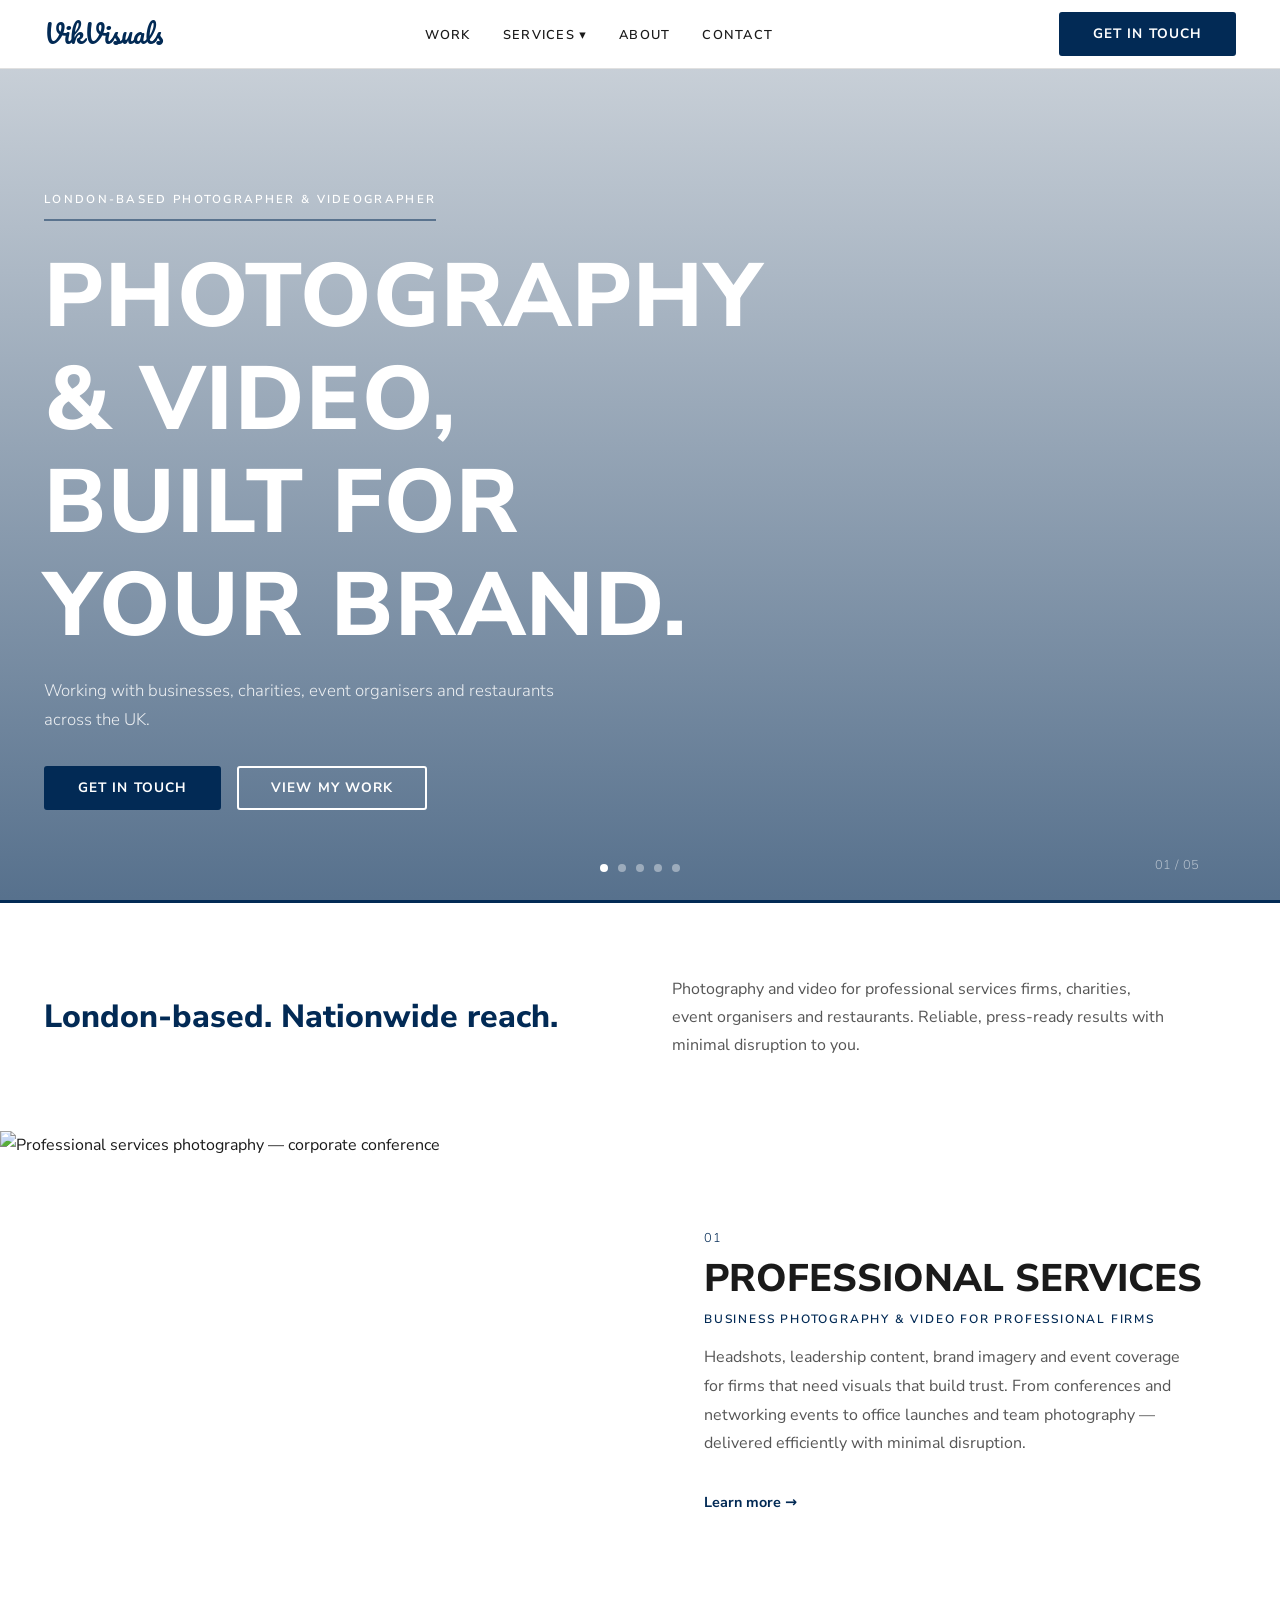
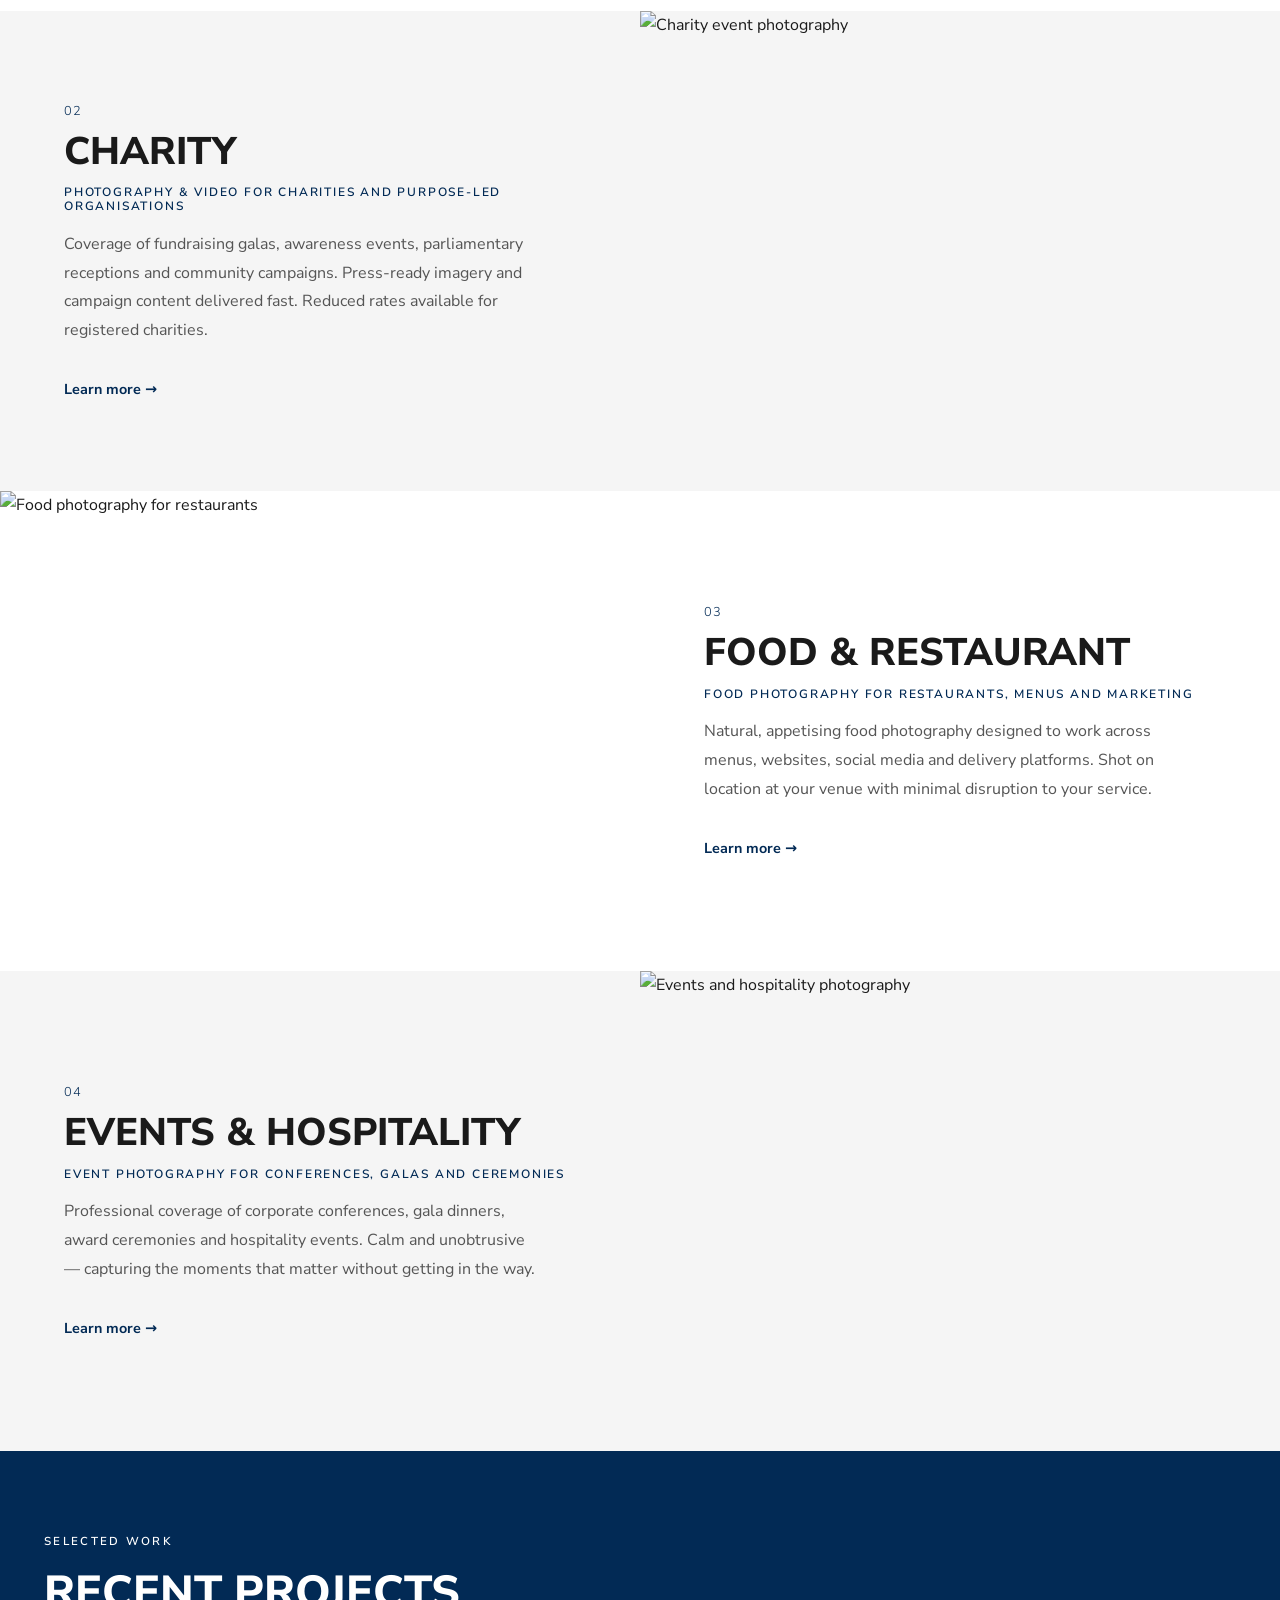
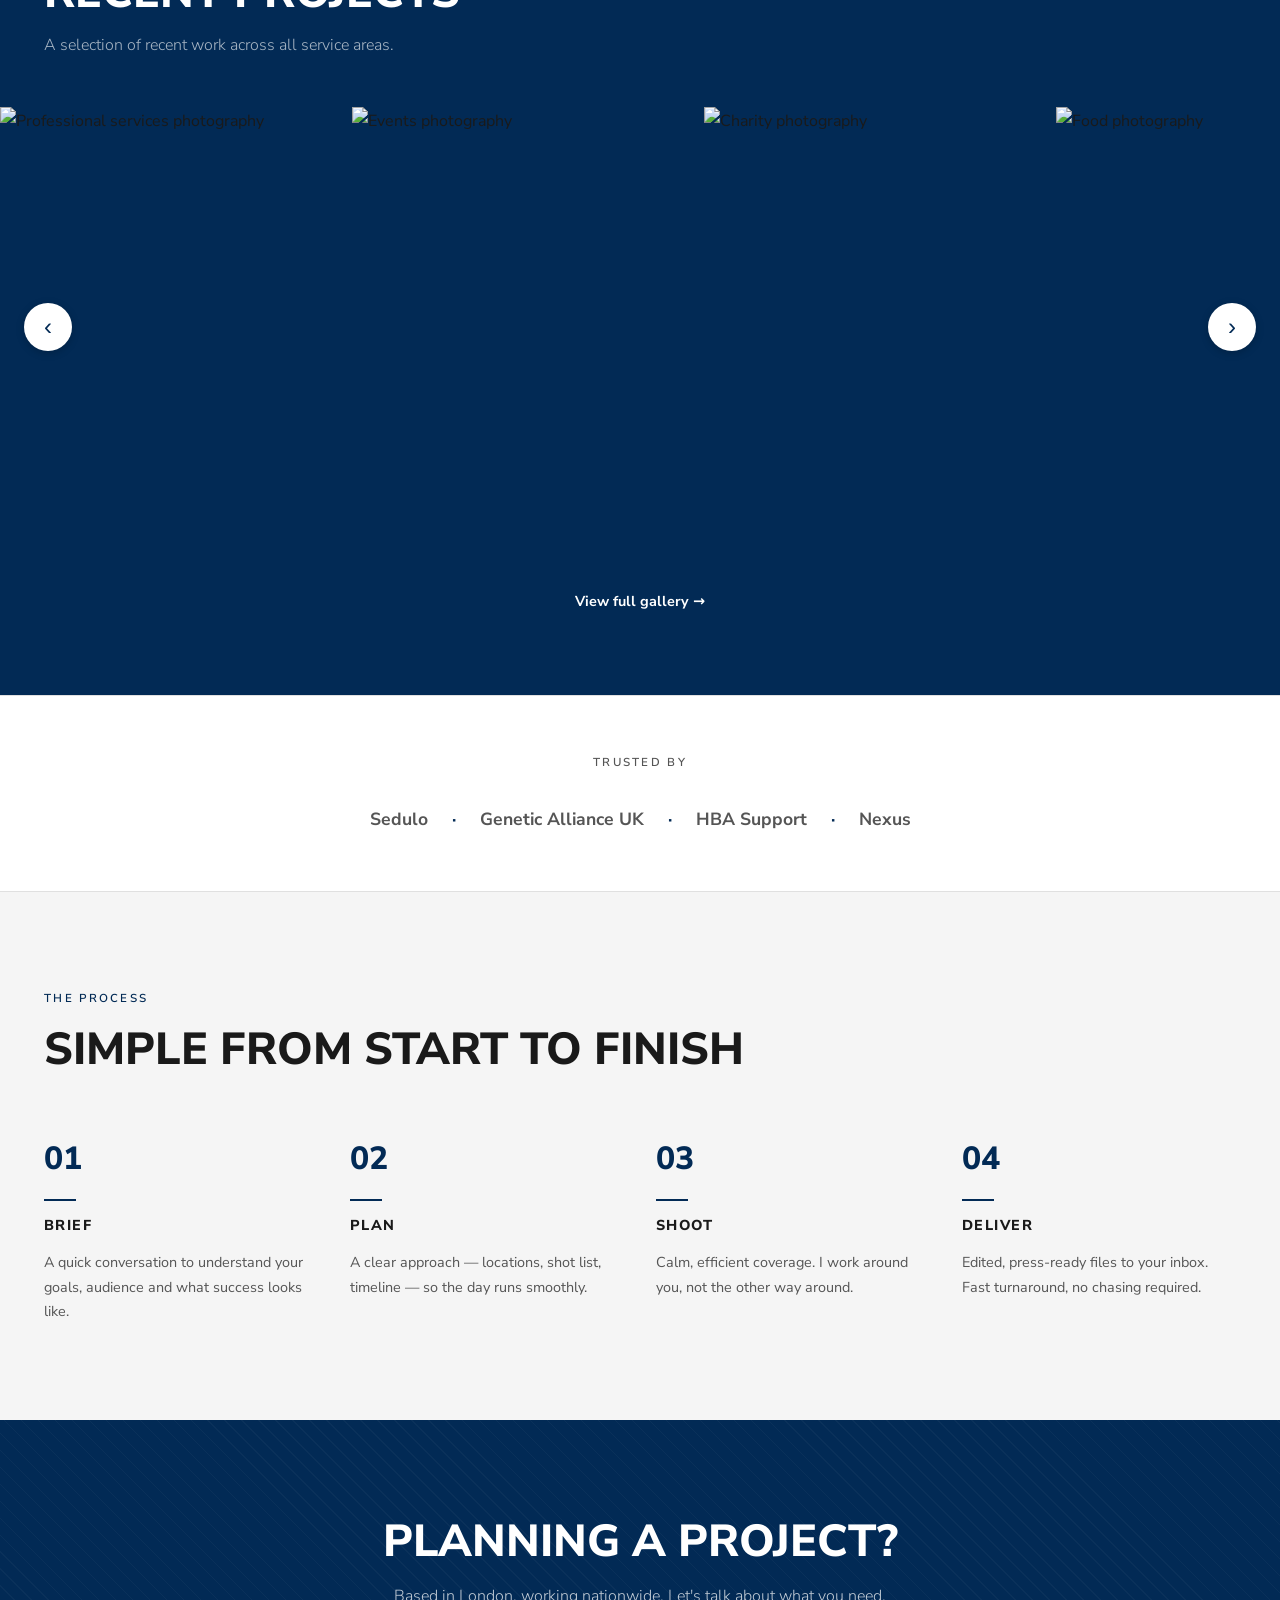
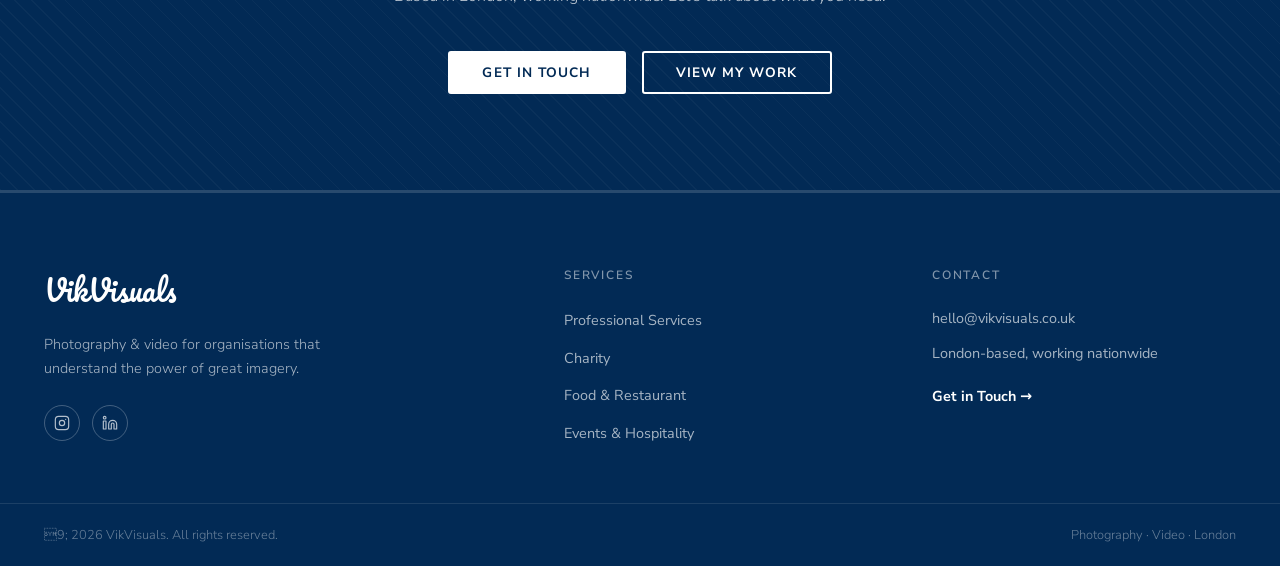
==== commit e43263af: "Fix three visual bugs: hero headline, amber accent colour, broken logo img Co-authored-by: vikhnd0-n" ====
--- a/index.html
+++ b/index.html
@@ -16,7 +16,7 @@
   <!-- ── Navigation ── -->
   <nav class="nav" role="navigation" aria-label="Main navigation">
     <div class="nav__inner">
-      <a href="index.html" class="nav__logo"><img src="images/vikvisuals logo cropped.png" alt="VikVisuals" class="nav__logo-img"></a>
+      <a href="index.html" class="nav__logo">VikVisuals</a>
 
       <!-- Desktop links -->
       <ul class="nav__links">
@@ -77,7 +77,7 @@
       <div class="container">
         <div class="hero__content">
           <span class="hero__label">London-based Photographer &amp; Videographer</span>
-          <h1 class="hero__title">Professional Photography &amp; Video</h1>
+          <h1 class="hero__title">Photography &amp; Video,<br>Built for Your Brand.</h1>
           <p class="hero__sub">Working with businesses, charities, event organisers and restaurants across the UK.</p>
           <div class="hero__ctas">
             <a href="contact.html" class="btn btn-primary">Get in Touch</a>
--- a/css/main.css
+++ b/css/main.css
@@ -5,7 +5,7 @@
    ============================================================ */
 
 /* ── Google Fonts ─────────────────────────────────────────── */
-@import url('https://fonts.googleapis.com/css2?family=Nunito+Sans:ital,opsz,wght@0,6..12,300;0,6..12,400;0,6..12,600;0,6..12,700;0,6..12,800;0,6..12,900&display=swap');
+@import url('https://fonts.googleapis.com/css2?family=Nunito+Sans:wght@300;400;600;700;800;900&family=Pacifico&display=swap');
 
 /* ── Design Tokens ────────────────────────────────────────── */
 :root {
@@ -19,6 +19,7 @@
   --border:     #e0e0e0;
   --white:      #ffffff;
 
+  --font-logo: 'Pacifico', cursive;
   --font-main: 'Nunito Sans', system-ui, sans-serif;
 
   --nav-height: 68px;
@@ -170,15 +171,16 @@
 }
 
 .nav__logo {
-  display: flex;
-  align-items: center;
+  font-family: var(--font-logo);
+  font-size: 1.6rem;
+  color: var(--navy);
+  font-weight: 400;
 }
 
 .nav__links {
   display: flex;
   align-items: center;
   gap: 2rem;
-  margin-left: auto;
 }
 
 .nav__links > li > a,
@@ -241,6 +243,11 @@
 .nav__dropdown-menu a:hover {
   color: var(--navy);
   background: var(--navy-light);
+}
+
+/* Nav CTA */
+.nav__cta {
+  margin-left: 1.5rem;
 }
 
 /* Hamburger */
@@ -340,6 +347,10 @@
 
 .nav__mobile-sub a:last-child { border-bottom: none; }
 
+.nav__mobile .nav__cta-mobile {
+  padding: 16px 24px;
+}
+
 /* ── Eyebrow label ────────────────────────────────────────── */
 .eyebrow {
   display: block;
@@ -368,8 +379,12 @@
 }
 
 .footer__logo {
+  font-family: var(--font-logo);
+  font-size: 1.8rem;
+  font-weight: 400;
+  color: var(--white);
+  margin-bottom: 1rem;
   display: block;
-  margin-bottom: 1rem;
 }
 
 .footer__tagline {
@@ -399,8 +414,8 @@
 }
 
 .footer__social-link:hover {
-  border-color: #f5c518;
-  color: #f5c518;
+  border-color: var(--white);
+  color: var(--white);
 }
 
 .footer__social-link svg { width: 16px; height: 16px; }
@@ -487,6 +502,7 @@
 
 @media (max-width: 768px) {
   .nav__links { display: none; }
+  .nav__cta { display: none; }
   .nav__hamburger { display: flex; }
   .nav__mobile { display: block; }
 
--- a/css/home.css
+++ b/css/home.css
@@ -57,10 +57,6 @@
 .hero__title {
   color: var(--white);
   margin-bottom: 1.25rem;
-}
-
-.hero__accent {
-  color: #f0a500;
 }
 
 .hero__sub {
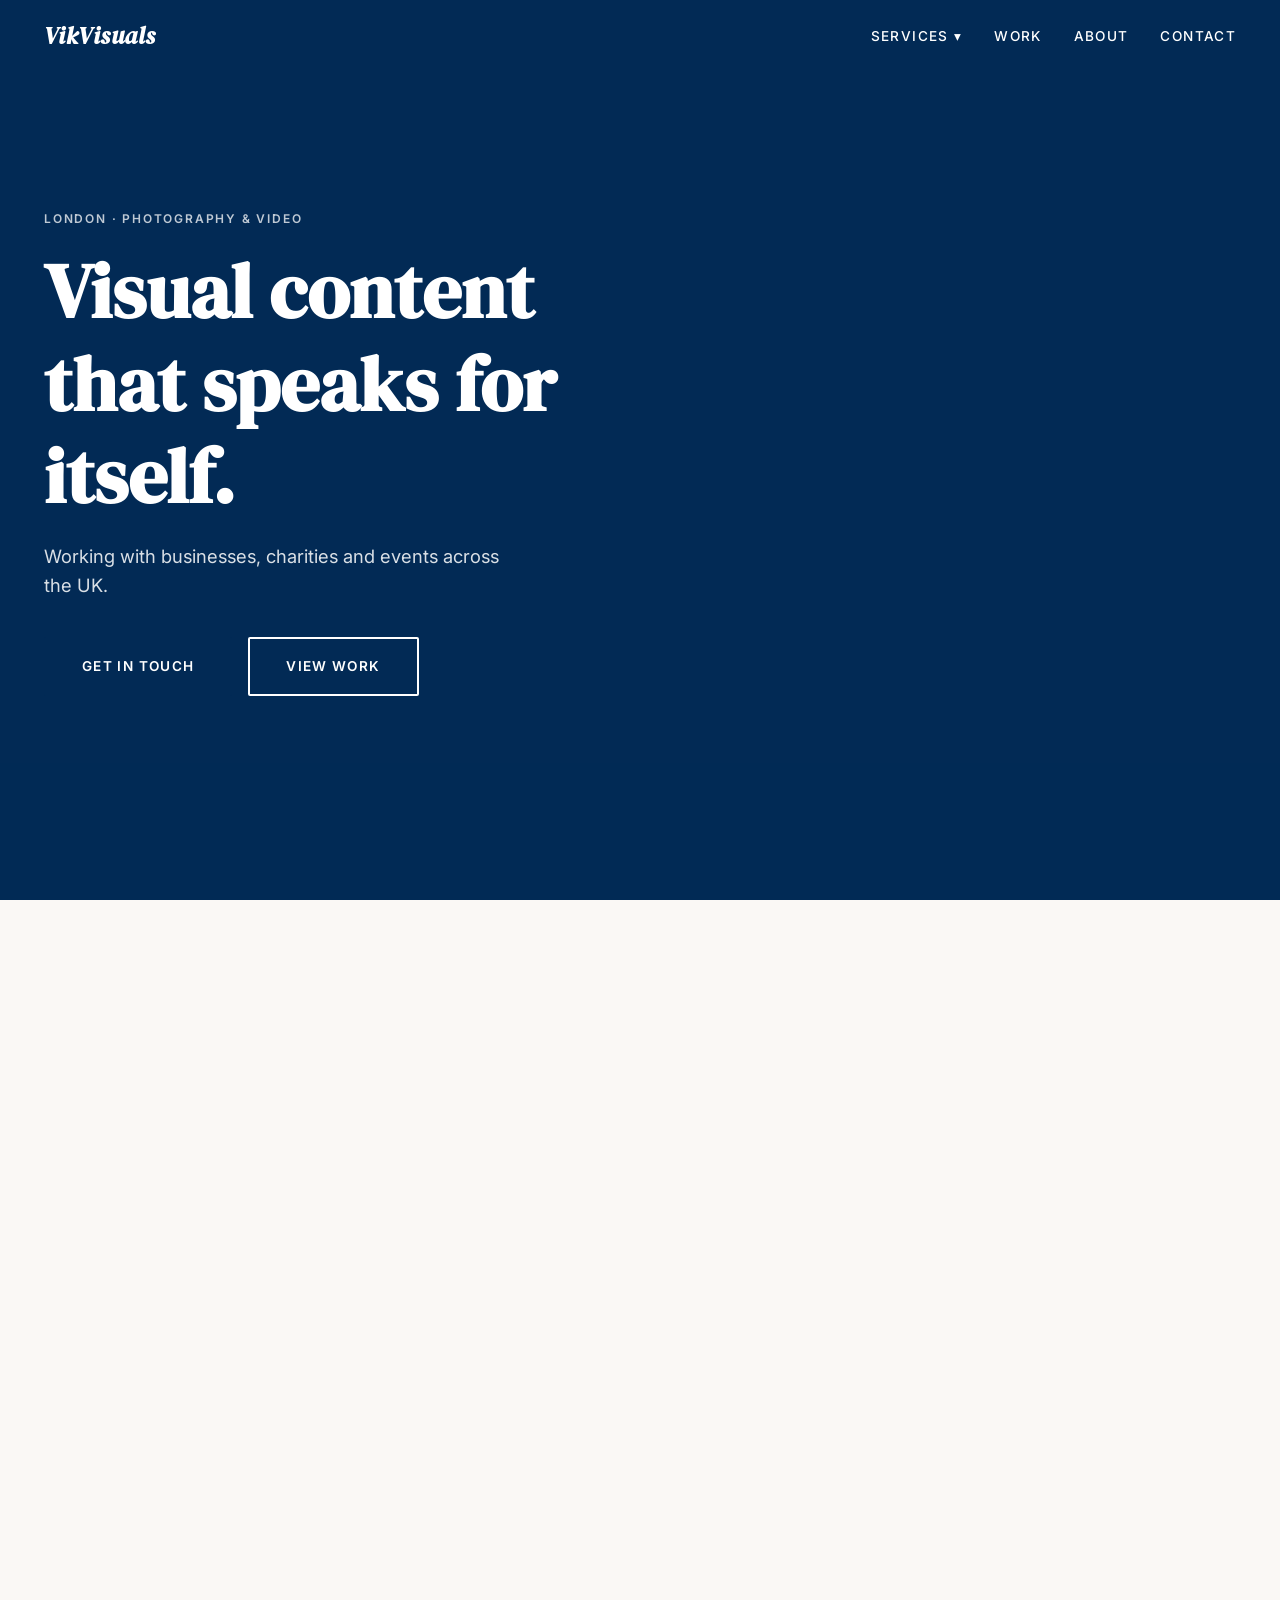
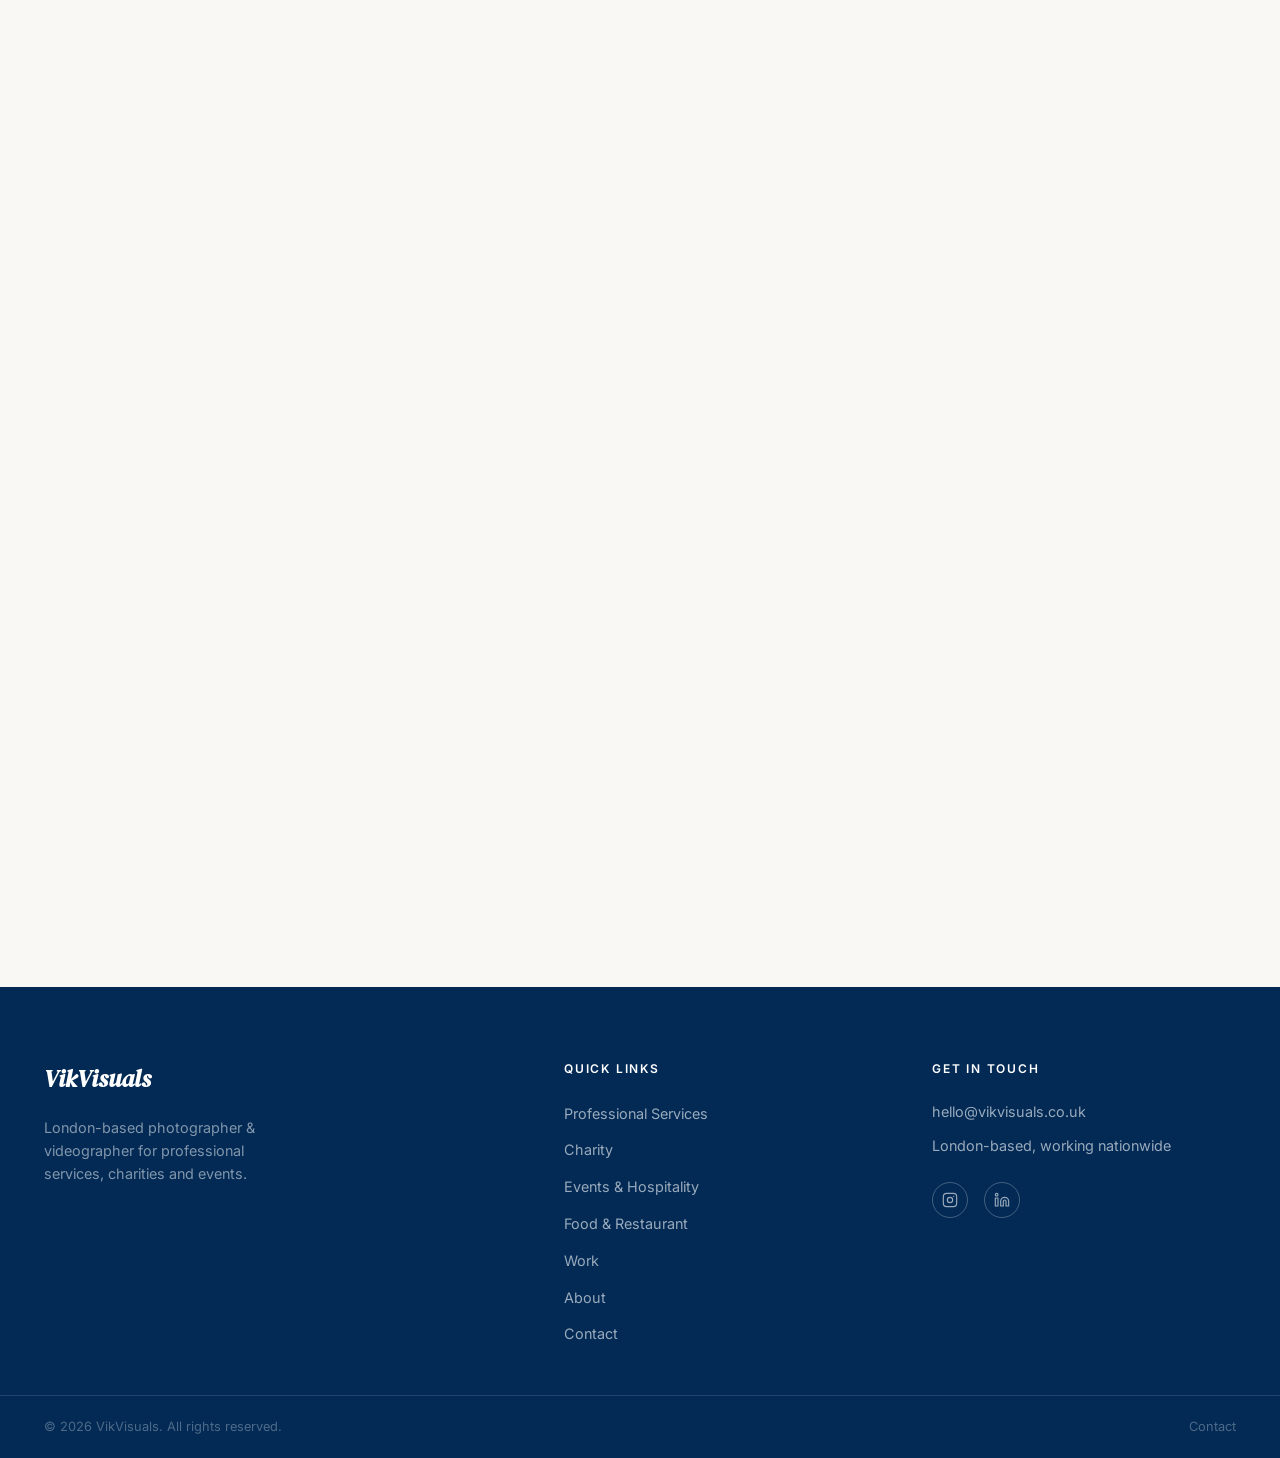
==== commit 4ae4557e: "Redesign VikVisuals: navy/off-white system, new nav, homepage, about page, and all page updates Co-a" ====
--- a/index.html
+++ b/index.html
@@ -4,10 +4,10 @@
   <meta charset="UTF-8">
   <meta name="viewport" content="width=device-width, initial-scale=1">
   <title>Home — VikVisuals</title>
-  <meta name="description" content="VikVisuals — London-based photographer and videographer for professional services firms, charities, event organisers and restaurants. Photography and video that builds trust.">
+  <meta name="description" content="VikVisuals — London-based photographer and videographer for professional services firms, charities and events. Photography and video that speaks for itself.">
   <link rel="preconnect" href="https://fonts.googleapis.com">
   <link rel="preconnect" href="https://fonts.gstatic.com" crossorigin>
-  <link href="https://fonts.googleapis.com/css2?family=Nunito+Sans:wght@300;400;600;700;800;900&family=Pacifico&display=swap" rel="stylesheet">
+  <link href="https://fonts.googleapis.com/css2?family=DM+Serif+Display:ital@0;1&family=Inter:wght@300;400;500;600;700&display=swap" rel="stylesheet">
   <link rel="stylesheet" href="css/main.css">
   <link rel="stylesheet" href="css/home.css">
 </head>
@@ -20,23 +20,21 @@
 
       <!-- Desktop links -->
       <ul class="nav__links">
-        <li><a href="gallery.html">Work</a></li>
         <li class="nav__dropdown">
           <button class="nav__dropdown-trigger" aria-haspopup="true" aria-expanded="false">
-            Services &#9662;
+            Services ▾
           </button>
           <div class="nav__dropdown-menu" role="menu">
             <a href="services/professional.html" role="menuitem">Professional Services</a>
             <a href="services/charity.html" role="menuitem">Charity</a>
+            <a href="services/events-hospitality.html" role="menuitem">Events &amp; Hospitality</a>
             <a href="services/food-restaurant.html" role="menuitem">Food &amp; Restaurant</a>
-            <a href="services/events-hospitality.html" role="menuitem">Events &amp; Hospitality</a>
           </div>
         </li>
+        <li><a href="gallery.html">Work</a></li>
         <li><a href="about.html">About</a></li>
         <li><a href="contact.html">Contact</a></li>
       </ul>
-
-      <a href="contact.html" class="btn btn-primary nav__cta">Get in Touch</a>
 
       <!-- Hamburger -->
       <button class="nav__hamburger" aria-label="Toggle menu" aria-expanded="false">
@@ -47,290 +45,182 @@
 
   <!-- Mobile nav drawer -->
   <div class="nav__mobile" aria-label="Mobile navigation">
-    <a href="gallery.html">Work</a>
-    <button class="nav__mobile-dropdown-trigger" aria-expanded="false">Services &#9662;</button>
+    <button class="nav__mobile-dropdown-trigger" aria-expanded="false">Services ▾</button>
     <div class="nav__mobile-sub">
       <a href="services/professional.html">Professional Services</a>
       <a href="services/charity.html">Charity</a>
+      <a href="services/events-hospitality.html">Events &amp; Hospitality</a>
       <a href="services/food-restaurant.html">Food &amp; Restaurant</a>
-      <a href="services/events-hospitality.html">Events &amp; Hospitality</a>
-    </div>
+    </div>
+    <a href="gallery.html">Work</a>
     <a href="about.html">About</a>
     <a href="contact.html">Contact</a>
-    <div class="nav__cta-mobile">
-      <a href="contact.html" class="btn btn-primary">Get in Touch</a>
-    </div>
   </div>
 
-  <!-- ── Section 1: Hero Slideshow ── -->
-  <section class="hero" id="hero" aria-label="Hero slideshow">
-
-    <!-- Slides -->
-    <div class="hero__slide is-active" style="background-image: url('https://images.unsplash.com/photo-1540575467063-178a50c2df87?w=1920&q=85')"></div>
-    <div class="hero__slide" style="background-image: url('https://images.unsplash.com/photo-1511795409834-ef04bbd61622?w=1920&q=85')"></div>
-    <div class="hero__slide" style="background-image: url('https://images.unsplash.com/photo-1560439514-4e9645039924?w=1920&q=85')"></div>
-    <div class="hero__slide" style="background-image: url('https://images.unsplash.com/photo-1414235077428-338989a2e8c0?w=1920&q=85')"></div>
-    <div class="hero__slide" style="background-image: url('https://images.unsplash.com/photo-1519167758481-83f550bb49b3?w=1920&q=85')"></div>
-
-    <!-- Hero content -->
-    <div class="hero__content-wrap">
-      <div class="container">
-        <div class="hero__content">
-          <span class="hero__label">London-based Photographer &amp; Videographer</span>
-          <h1 class="hero__title">Photography &amp; Video,<br>Built for Your Brand.</h1>
-          <p class="hero__sub">Working with businesses, charities, event organisers and restaurants across the UK.</p>
-          <div class="hero__ctas">
-            <a href="contact.html" class="btn btn-primary">Get in Touch</a>
-            <a href="gallery.html" class="btn btn-outline-white">View My Work</a>
-          </div>
-        </div>
-      </div>
-    </div>
-
-    <!-- Dot indicators -->
-    <div class="hero__dots" aria-label="Slide navigation">
-      <button class="hero__dot is-active" aria-label="Go to slide 1"></button>
-      <button class="hero__dot" aria-label="Go to slide 2"></button>
-      <button class="hero__dot" aria-label="Go to slide 3"></button>
-      <button class="hero__dot" aria-label="Go to slide 4"></button>
-      <button class="hero__dot" aria-label="Go to slide 5"></button>
-    </div>
-
-    <!-- Slide counter -->
-    <div class="hero__counter" aria-live="polite">01 / 05</div>
-
-  </section>
-
-  <!-- ── Section 2: Intro Strip ── -->
-  <section class="intro-strip">
-    <div class="container">
-      <div class="intro-strip__grid">
-        <div class="intro-strip__left">
-          <p class="intro-strip__quote">London-based. Nationwide reach.</p>
-        </div>
-        <div class="intro-strip__right">
-          <p>Photography and video for professional services firms, charities, event organisers and restaurants. Reliable, press-ready results with minimal disruption to you.</p>
-        </div>
-      </div>
-    </div>
-  </section>
-
-  <!-- ── Section 3: Services ── -->
-
-  <!-- 01 Professional Services — photo left, text right -->
-  <section class="service-block" style="background: var(--bg-alt);">
-    <div class="service__img-wrap">
-      <img src="https://images.unsplash.com/photo-1560439514-4e9645039924?w=1200&q=85" alt="Professional services photography — corporate conference" loading="lazy">
-    </div>
-    <div class="service__text">
-      <span class="service__num">01</span>
-      <h2>Professional Services</h2>
-      <h3>Business photography &amp; video for professional firms</h3>
-      <p>Headshots, leadership content, brand imagery and event coverage for firms that need visuals that build trust. From conferences and networking events to office launches and team photography — delivered efficiently with minimal disruption.</p>
-      <a href="services/professional.html" class="service__link">Learn more &#8594;</a>
-    </div>
-  </section>
-
-  <!-- 02 Charity — text left, photo right -->
-  <section class="service-block" style="background: var(--bg);">
-    <div class="service__text">
-      <span class="service__num">02</span>
-      <h2>Charity</h2>
-      <h3>Photography &amp; video for charities and purpose-led organisations</h3>
-      <p>Coverage of fundraising galas, awareness events, parliamentary receptions and community campaigns. Press-ready imagery and campaign content delivered fast. Reduced rates available for registered charities.</p>
-      <a href="services/charity.html" class="service__link">Learn more &#8594;</a>
-    </div>
-    <div class="service__img-wrap">
-      <img src="https://images.unsplash.com/photo-1469571486292-0ba58a3f068b?w=1200&q=85" alt="Charity event photography" loading="lazy">
-    </div>
-  </section>
-
-  <!-- 03 Food & Restaurant — photo left, text right -->
-  <section class="service-block" style="background: var(--bg-alt);">
-    <div class="service__img-wrap">
-      <img src="https://images.unsplash.com/photo-1504674900247-0877df9cc836?w=1200&q=85" alt="Food photography for restaurants" loading="lazy">
-    </div>
-    <div class="service__text">
-      <span class="service__num">03</span>
-      <h2>Food &amp; Restaurant</h2>
-      <h3>Food photography for restaurants, menus and marketing</h3>
-      <p>Natural, appetising food photography designed to work across menus, websites, social media and delivery platforms. Shot on location at your venue with minimal disruption to your service.</p>
-      <a href="services/food-restaurant.html" class="service__link">Learn more &#8594;</a>
-    </div>
-  </section>
-
-  <!-- 04 Events & Hospitality — text left, photo right -->
-  <section class="service-block" style="background: var(--bg);">
-    <div class="service__text">
-      <span class="service__num">04</span>
-      <h2>Events &amp; Hospitality</h2>
-      <h3>Event photography for conferences, galas and ceremonies</h3>
-      <p>Professional coverage of corporate conferences, gala dinners, award ceremonies and hospitality events. Calm and unobtrusive — capturing the moments that matter without getting in the way.</p>
-      <a href="services/events-hospitality.html" class="service__link">Learn more &#8594;</a>
-    </div>
-    <div class="service__img-wrap">
-      <img src="https://images.unsplash.com/photo-1519167758481-83f550bb49b3?w=1200&q=85" alt="Events and hospitality photography" loading="lazy">
-    </div>
-  </section>
-
-  <!-- ── Section 4: Featured Work Carousel ── -->
-  <section class="carousel-section">
-    <div class="container">
-      <div class="carousel-section__header">
-        <p class="eyebrow-white">SELECTED WORK</p>
-        <h2 class="carousel-section__heading">Recent projects</h2>
-        <p class="carousel-section__sub">A selection of recent work across all service areas.</p>
-      </div>
-    </div>
-
-    <div class="carousel">
-      <button class="carousel__btn carousel__btn--left" aria-label="Scroll left">&#8249;</button>
-
-      <div class="carousel__track">
-
-        <div class="carousel__item">
-          <img src="https://images.unsplash.com/photo-1560439514-4e9645039924?w=800&q=80" alt="Professional services photography" loading="lazy">
-          <div class="carousel__item-overlay">
-            <span class="carousel__badge">Professional</span>
-          </div>
-        </div>
-
-        <div class="carousel__item">
-          <img src="https://images.unsplash.com/photo-1523580494863-6f3031224c94?w=800&q=80" alt="Events photography" loading="lazy">
-          <div class="carousel__item-overlay">
-            <span class="carousel__badge">Events</span>
-          </div>
-        </div>
-
-        <div class="carousel__item">
-          <img src="https://images.unsplash.com/photo-1469571486292-0ba58a3f068b?w=800&q=80" alt="Charity photography" loading="lazy">
-          <div class="carousel__item-overlay">
-            <span class="carousel__badge">Charity</span>
-          </div>
-        </div>
-
-        <div class="carousel__item">
-          <img src="https://images.unsplash.com/photo-1504674900247-0877df9cc836?w=800&q=80" alt="Food photography" loading="lazy">
-          <div class="carousel__item-overlay">
-            <span class="carousel__badge">Food</span>
-          </div>
-        </div>
-
-        <div class="carousel__item">
-          <img src="https://images.unsplash.com/photo-1511795409834-ef04bbd61622?w=800&q=80" alt="Events photography" loading="lazy">
-          <div class="carousel__item-overlay">
-            <span class="carousel__badge">Events</span>
-          </div>
-        </div>
-
-        <div class="carousel__item">
-          <img src="https://images.unsplash.com/photo-1600880292203-757bb62b4baf?w=800&q=80" alt="Professional services photography" loading="lazy">
-          <div class="carousel__item-overlay">
-            <span class="carousel__badge">Professional</span>
-          </div>
-        </div>
-
-        <div class="carousel__item">
-          <img src="https://images.unsplash.com/photo-1488521787991-ed7bbaae773c?w=800&q=80" alt="Charity photography" loading="lazy">
-          <div class="carousel__item-overlay">
-            <span class="carousel__badge">Charity</span>
-          </div>
-        </div>
-
-        <div class="carousel__item">
-          <img src="https://images.unsplash.com/photo-1414235077428-338989a2e8c0?w=800&q=80" alt="Food photography" loading="lazy">
-          <div class="carousel__item-overlay">
-            <span class="carousel__badge">Food</span>
-          </div>
-        </div>
-
-        <div class="carousel__item">
-          <img src="https://images.unsplash.com/photo-1529543544282-ea669407fca3?w=800&q=80" alt="Hospitality photography" loading="lazy">
-          <div class="carousel__item-overlay">
-            <span class="carousel__badge">Hospitality</span>
-          </div>
-        </div>
-
-      </div>
-
-      <button class="carousel__btn carousel__btn--right" aria-label="Scroll right">&#8250;</button>
-    </div>
-
-    <div class="container">
-      <div class="carousel-section__footer">
-        <a href="gallery.html" class="carousel-section__gallery-link">View full gallery &#8594;</a>
-      </div>
-    </div>
-  </section>
-
-  <!-- ── Section 5: Trust Strip / Client Logos ── -->
-  <div class="logos-strip">
-    <div class="container">
-      <p class="logos-strip__label">Trusted By</p>
+  <!-- ── Hero ── -->
+  <section class="hero hero--home" aria-label="Hero" style="background-image:url('https://images.unsplash.com/photo-1540575467063-178a50c2df87?w=1920&q=80');background-size:cover;background-position:center;">
+    <div class="container">
+      <div class="hero__content">
+        <span class="hero__tag">London · Photography &amp; Video</span>
+        <h1 class="hero__title">Visual content that speaks for itself.</h1>
+        <p class="hero__sub" style="max-width:480px;">Working with businesses, charities and events across the UK.</p>
+        <div class="hero__ctas">
+          <a href="contact.html" class="btn btn-primary">Get in Touch</a>
+          <a href="gallery.html" class="btn btn-secondary">View Work</a>
+        </div>
+      </div>
+    </div>
+  </section>
+
+  <!-- ── Services Strip ── -->
+  <section class="services-strip" aria-label="Services">
+    <div class="container">
+      <div class="services-strip__grid">
+
+        <div class="services-strip__item reveal">
+          <div class="services-strip__img-wrap">
+            <img src="https://images.unsplash.com/photo-1556761175-4b46a572b786?w=800&q=80" alt="Professional Services photography" class="services-strip__img" width="600" height="450" loading="lazy">
+          </div>
+          <h3 class="services-strip__name">Professional Services</h3>
+          <p class="services-strip__desc">Photography and video for businesses and leadership teams.</p>
+          <a href="services/professional.html" class="services-strip__link">Learn More →</a>
+        </div>
+
+        <div class="services-strip__item reveal" style="transition-delay:0.08s">
+          <div class="services-strip__img-wrap">
+            <img src="https://images.unsplash.com/photo-1488521787991-ed7bbaae773c?w=800&q=80" alt="Charity photography" class="services-strip__img" width="600" height="450" loading="lazy">
+          </div>
+          <h3 class="services-strip__name">Charity</h3>
+          <p class="services-strip__desc">Fundraising galas, awareness events and campaign content.</p>
+          <a href="services/charity.html" class="services-strip__link">Learn More →</a>
+        </div>
+
+        <div class="services-strip__item reveal" style="transition-delay:0.16s">
+          <div class="services-strip__img-wrap">
+            <img src="https://images.unsplash.com/photo-1519167758481-83f550bb49b3?w=800&q=80" alt="Events and Hospitality photography" class="services-strip__img" width="600" height="450" loading="lazy">
+          </div>
+          <h3 class="services-strip__name">Events &amp; Hospitality</h3>
+          <p class="services-strip__desc">Corporate events, gala dinners and hospitality venues.</p>
+          <a href="services/events-hospitality.html" class="services-strip__link">Learn More →</a>
+        </div>
+
+        <div class="services-strip__item reveal" style="transition-delay:0.24s">
+          <div class="services-strip__img-wrap">
+            <img src="https://images.unsplash.com/photo-1504674900247-0877df9cc836?w=800&q=80" alt="Food and Restaurant photography" class="services-strip__img" width="600" height="450" loading="lazy">
+          </div>
+          <h3 class="services-strip__name">Food &amp; Restaurant</h3>
+          <p class="services-strip__desc">Menu, venue and social content for food brands.</p>
+          <a href="services/food-restaurant.html" class="services-strip__link">Learn More →</a>
+        </div>
+
+      </div>
+    </div>
+  </section>
+
+  <!-- ── Featured Work ── -->
+  <section class="featured-work reveal" aria-label="Selected Work">
+    <div class="container">
+      <div class="section__header section__header--center">
+        <h2 class="section__title" style="font-family:var(--font-heading);">Selected Work</h2>
+      </div>
+      <div class="grid-3" style="margin-bottom:3rem;">
+        <div class="work-card">
+          <img src="https://images.unsplash.com/photo-1560439514-4e9645039924?w=800&q=80" alt="Professional services photography — corporate conference" class="work-card__img" width="600" height="800" loading="lazy">
+          <div class="work-card__overlay">
+            <span class="work-card__label">Professional Services</span>
+          </div>
+        </div>
+        <div class="work-card">
+          <img src="https://images.unsplash.com/photo-1469571486292-0ba58a3f068b?w=800&q=80" alt="Charity fundraising gala photography" class="work-card__img" width="600" height="800" loading="lazy">
+          <div class="work-card__overlay">
+            <span class="work-card__label">Charity</span>
+          </div>
+        </div>
+        <div class="work-card">
+          <img src="https://images.unsplash.com/photo-1519167758481-83f550bb49b3?w=800&q=80" alt="Corporate event photography" class="work-card__img" width="600" height="800" loading="lazy">
+          <div class="work-card__overlay">
+            <span class="work-card__label">Events</span>
+          </div>
+        </div>
+      </div>
+      <div style="text-align:center;">
+        <a href="gallery.html" class="btn btn-outline-navy">View All Work →</a>
+      </div>
+    </div>
+  </section>
+
+  <!-- ── About Teaser ── -->
+  <section class="about-teaser reveal" aria-label="About">
+    <div class="container">
+      <div class="about-teaser__grid">
+        <div>
+          <h2 style="font-family:var(--font-heading);margin-bottom:1.25rem;">The person behind the lens</h2>
+          <p style="color:var(--color-text-muted);margin-bottom:1.25rem;">I'm Vik — a London-based photographer and videographer. Before going freelance, I spent years in-house producing content across professional services, automotive, and charity sectors. I work calmly, efficiently, and without fuss.</p>
+          <a href="about.html" class="btn btn-outline-navy">More About Me</a>
+        </div>
+        <div class="about-teaser__img-wrap reveal" style="transition-delay:0.15s">
+          <img
+            src="https://images.unsplash.com/photo-1507003211169-0a1dd7228f2d?w=600&q=80"
+            alt="Vik, London-based photographer and videographer"
+            class="about-teaser__img"
+            width="600" height="900"
+            loading="lazy"
+          >
+        </div>
+      </div>
+    </div>
+  </section>
+
+  <!-- ── Trusted By ── -->
+  <div class="trusted-by reveal" aria-label="Trusted By">
+    <div class="container">
+      <p class="logos-strip__label">Trusted by organisations across the UK.</p>
       <ul class="logos-strip__list">
         <li class="logos-strip__item">Sedulo</li>
-        <li class="logos-strip__sep" aria-hidden="true">&#183;</li>
         <li class="logos-strip__item">Genetic Alliance UK</li>
-        <li class="logos-strip__sep" aria-hidden="true">&#183;</li>
         <li class="logos-strip__item">HBA Support</li>
-        <li class="logos-strip__sep" aria-hidden="true">&#183;</li>
         <li class="logos-strip__item">Nexus</li>
       </ul>
     </div>
   </div>
 
-  <!-- ── Section 6: How It Works ── -->
-  <section class="process-section">
-    <div class="container">
-      <div class="process-section__header">
-        <p class="eyebrow">THE PROCESS</p>
-        <h2>Simple from start to finish</h2>
+  <!-- ── How It Works ── -->
+  <section class="process-section reveal" aria-label="How It Works">
+    <div class="container">
+      <div class="section__header section__header--center">
+        <h2 class="section__title">How It Works</h2>
+        <p class="section__sub">A straightforward process from first conversation to final delivery.</p>
       </div>
       <div class="process-steps">
-
-        <div class="process-step">
-          <span class="process__num">01</span>
-          <hr class="process__rule">
-          <span class="process__name">Brief</span>
-          <p class="process__body">A quick conversation to understand your goals, audience and what success looks like.</p>
-        </div>
-
-        <div class="process-step">
-          <span class="process__num">02</span>
-          <hr class="process__rule">
-          <span class="process__name">Plan</span>
-          <p class="process__body">A clear approach — locations, shot list, timeline — so the day runs smoothly.</p>
-        </div>
-
-        <div class="process-step">
-          <span class="process__num">03</span>
-          <hr class="process__rule">
-          <span class="process__name">Shoot</span>
-          <p class="process__body">Calm, efficient coverage. I work around you, not the other way around.</p>
-        </div>
-
-        <div class="process-step">
-          <span class="process__num">04</span>
-          <hr class="process__rule">
-          <span class="process__name">Deliver</span>
-          <p class="process__body">Edited, press-ready files to your inbox. Fast turnaround, no chasing required.</p>
-        </div>
-
-      </div>
-    </div>
-  </section>
-
-  <!-- ── Section 7: CTA Banner ── -->
-  <div class="cta-banner">
-    <div class="container">
-      <div class="cta-banner__content">
-        <h2 class="cta-banner__heading">Planning a project?</h2>
-        <p class="cta-banner__sub">Based in London, working nationwide. Let's talk about what you need.</p>
-        <div class="cta-banner__ctas">
-          <a href="contact.html" class="btn btn-white">Get in Touch</a>
-          <a href="gallery.html" class="btn btn-outline-white">View My Work</a>
-        </div>
-      </div>
+        <div class="process-step">
+          <span class="process-step__num">01</span>
+          <span class="process-step__title">Brief</span>
+          <p class="process-step__body">A conversation about your goals.</p>
+        </div>
+        <div class="process-step">
+          <span class="process-step__num">02</span>
+          <span class="process-step__title">Plan</span>
+          <p class="process-step__body">A clear approach, shot list and timeline.</p>
+        </div>
+        <div class="process-step">
+          <span class="process-step__num">03</span>
+          <span class="process-step__title">Shoot</span>
+          <p class="process-step__body">Calm, efficient coverage on the day.</p>
+        </div>
+        <div class="process-step">
+          <span class="process-step__num">04</span>
+          <span class="process-step__title">Deliver</span>
+          <p class="process-step__body">Press-ready files, fast turnaround.</p>
+        </div>
+      </div>
+    </div>
+  </section>
+
+  <!-- ── CTA Banner ── -->
+  <div class="cta-banner reveal">
+    <div class="container">
+      <h2 class="cta-banner__title">Planning a project? Let's talk.</h2>
+      <a href="contact.html" class="btn btn-primary">Get in Touch</a>
     </div>
   </div>
 
@@ -338,11 +228,28 @@
   <footer class="footer" role="contentinfo">
     <div class="container">
       <div class="footer__grid">
-
-        <!-- Brand -->
-        <div>
-          <a href="index.html" class="footer__logo">VikVisuals</a>
-          <p class="footer__tagline">Photography &amp; video for organisations that understand the power of great imagery.</p>
+        <div>
+          <div class="footer__logo">VikVisuals</div>
+          <p class="footer__tagline">London-based photographer &amp; videographer for professional services, charities and events.</p>
+        </div>
+        <div>
+          <p class="footer__heading">Quick Links</p>
+          <ul class="footer__links">
+            <li><a href="services/professional.html">Professional Services</a></li>
+            <li><a href="services/charity.html">Charity</a></li>
+            <li><a href="services/events-hospitality.html">Events &amp; Hospitality</a></li>
+            <li><a href="services/food-restaurant.html">Food &amp; Restaurant</a></li>
+            <li><a href="gallery.html">Work</a></li>
+            <li><a href="about.html">About</a></li>
+            <li><a href="contact.html">Contact</a></li>
+          </ul>
+        </div>
+        <div>
+          <p class="footer__heading">Get in Touch</p>
+          <div class="footer__contact-info">
+            <a href="mailto:hello@vikvisuals.co.uk">hello@vikvisuals.co.uk</a>
+            <span>London-based, working nationwide</span>
+          </div>
           <div class="footer__socials">
             <a href="#" class="footer__social-link" aria-label="Instagram">
               <svg xmlns="http://www.w3.org/2000/svg" viewBox="0 0 24 24" fill="none" stroke="currentColor" stroke-width="1.75" stroke-linecap="round" stroke-linejoin="round">
@@ -360,44 +267,19 @@
             </a>
           </div>
         </div>
-
-        <!-- Services -->
-        <div>
-          <p class="footer__heading">Services</p>
-          <ul class="footer__links">
-            <li><a href="services/professional.html">Professional Services</a></li>
-            <li><a href="services/charity.html">Charity</a></li>
-            <li><a href="services/food-restaurant.html">Food &amp; Restaurant</a></li>
-            <li><a href="services/events-hospitality.html">Events &amp; Hospitality</a></li>
-          </ul>
-        </div>
-
-        <!-- Contact -->
-        <div>
-          <p class="footer__heading">Contact</p>
-          <ul class="footer__contact-list">
-            <li><a href="mailto:hello@vikvisuals.co.uk">hello@vikvisuals.co.uk</a></li>
-            <li><span>London-based, working nationwide</span></li>
-            <li><a href="contact.html" class="footer__contact-cta">Get in Touch &#8594;</a></li>
-          </ul>
-        </div>
-
-      </div>
-    </div>
-
+      </div>
+    </div>
     <div class="footer__divider"></div>
-
     <div class="container">
       <div class="footer__bottom">
-        <p class="footer__copy">9; 2026 VikVisuals. All rights reserved.</p>
-        <p class="footer__bottom-right">Photography &#183; Video &#183; London</p>
+        <p class="footer__copy">© 2026 VikVisuals. All rights reserved.</p>
+        <div class="footer__bottom-links">
+          <a href="contact.html">Contact</a>
+        </div>
       </div>
     </div>
   </footer>
 
   <script src="js/nav.js"></script>
-  <script src="js/hero.js"></script>
-  <script src="js/carousel.js"></script>
-
 </body>
-</html>+</html>
--- a/css/main.css
+++ b/css/main.css
@@ -5,24 +5,29 @@
    ============================================================ */
 
 /* ── Google Fonts ─────────────────────────────────────────── */
-@import url('https://fonts.googleapis.com/css2?family=Nunito+Sans:wght@300;400;600;700;800;900&family=Pacifico&display=swap');
+@import url('https://fonts.googleapis.com/css2?family=DM+Serif+Display:ital@0;1&family=Inter:wght@300;400;500;600;700&display=swap');
 
 /* ── Design Tokens ────────────────────────────────────────── */
 :root {
-  --navy:       #022a55;
-  --navy-dark:  #011d3a;
-  --navy-light: rgba(2,42,85,0.08);
-  --bg:         #f5f5f5;
-  --bg-alt:     #ffffff;
-  --text:       #1a1a1a;
-  --text-muted: #555555;
-  --border:     #e0e0e0;
-  --white:      #ffffff;
-
-  --font-logo: 'Pacifico', cursive;
-  --font-main: 'Nunito Sans', system-ui, sans-serif;
-
-  --nav-height: 68px;
+  --color-bg:          #FAF8F5;
+  --color-navy:        #022a55;
+  --color-navy-dark:   #011a38;
+  --color-navy-light:  #0a3d7a;
+  --color-white:       #ffffff;
+  --color-black:       #0a0a0a;
+  --color-text:        #1c1c1e;
+  --color-text-muted:  #6b7280;
+  --color-border:      #e5e3df;
+  --color-mid:         #022a55;
+
+  /* Legacy aliases kept for backward compat */
+  --color-grey-light:  #FAF8F5;
+  --color-grey-mid:    #6b7280;
+
+  --font-heading: 'DM Serif Display', Georgia, serif;
+  --font-body:    'Inter', system-ui, sans-serif;
+
+  --nav-height: 72px;
   --transition: all 0.3s ease;
 }
 
@@ -32,10 +37,10 @@
 html { scroll-behavior: smooth; font-size: 16px; }
 
 body {
-  font-family: var(--font-main);
-  color: var(--text);
-  background: var(--bg);
-  line-height: 1.75;
+  font-family: var(--font-body);
+  color: var(--color-text);
+  background: var(--color-bg);
+  line-height: 1.7;
   overflow-x: hidden;
 }
 
@@ -46,36 +51,14 @@
 ul { list-style: none; }
 
 /* ── Typography ───────────────────────────────────────────── */
-h1, h2, h3 {
-  font-family: var(--font-main);
-  font-weight: 800;
-  line-height: 1.15;
-}
-
-h1 {
-  font-size: clamp(3rem, 7vw, 6rem);
-  text-transform: uppercase;
-  letter-spacing: 0.02em;
-}
-
-h2 {
-  font-size: clamp(1.8rem, 4vw, 2.8rem);
-  text-transform: uppercase;
-}
-
-h3 {
-  font-size: 0.75rem;
-  font-weight: 600;
-  text-transform: uppercase;
-  letter-spacing: 0.15em;
-  color: var(--navy);
-}
-
-p {
-  font-size: 1rem;
-  line-height: 1.75;
-  color: var(--text-muted);
-}
+h1, h2, h3, h4 { font-family: var(--font-heading); line-height: 1.2; }
+
+h1 { font-size: clamp(2.5rem, 6vw, 5rem); font-weight: 900; }
+h2 { font-size: clamp(1.8rem, 4vw, 3rem); font-weight: 700; }
+h3 { font-size: clamp(1.2rem, 2.5vw, 1.8rem); font-weight: 700; }
+h4 { font-size: 1.1rem; font-weight: 600; }
+
+p { font-size: 1rem; line-height: 1.7; }
 
 /* ── Container ────────────────────────────────────────────── */
 .container {
@@ -88,62 +71,57 @@
 /* ── Buttons ──────────────────────────────────────────────── */
 .btn {
   display: inline-block;
-  font-family: var(--font-main);
+  font-family: var(--font-body);
   font-size: 0.85rem;
-  font-weight: 700;
+  font-weight: 600;
   text-transform: uppercase;
-  letter-spacing: 0.08em;
-  padding: 13px 32px;
-  border-radius: 3px;
+  letter-spacing: 0.1em;
+  padding: 16px 36px;
+  border-radius: 2px;
   cursor: pointer;
   transition: var(--transition);
   border: 2px solid transparent;
   text-align: center;
-  line-height: 1;
-}
-
-/* Primary: navy bg, white text */
+}
+
 .btn-primary {
-  background: var(--navy);
-  color: var(--white);
-  border-color: var(--navy);
+  background: var(--color-navy);
+  color: var(--color-white);
+  border-color: var(--color-navy);
 }
 .btn-primary:hover {
-  background: var(--navy-dark);
-  border-color: var(--navy-dark);
-}
-
-/* Secondary: white bg, navy border */
+  background: var(--color-navy-dark);
+  border-color: var(--color-navy-dark);
+}
+
 .btn-secondary {
-  background: var(--white);
-  color: var(--navy);
-  border-color: var(--navy);
+  background: transparent;
+  color: var(--color-white);
+  border-color: var(--color-white);
 }
 .btn-secondary:hover {
-  background: var(--navy);
-  color: var(--white);
-}
-
-/* Outline on dark: transparent, white border */
-.btn-outline-white {
+  background: var(--color-white);
+  color: var(--color-navy);
+}
+
+.btn-outline-navy {
   background: transparent;
-  color: var(--white);
-  border-color: var(--white);
-}
-.btn-outline-white:hover {
-  background: var(--white);
-  color: var(--navy);
-}
-
-/* White on dark: white bg, navy text */
-.btn-white {
-  background: var(--white);
-  color: var(--navy);
-  border-color: var(--white);
-}
-.btn-white:hover {
-  background: transparent;
-  color: var(--white);
+  color: var(--color-navy);
+  border-color: var(--color-navy);
+}
+.btn-outline-navy:hover {
+  background: var(--color-navy);
+  color: var(--color-white);
+}
+
+.btn-dark {
+  background: var(--color-navy);
+  color: var(--color-white);
+  border-color: var(--color-navy);
+}
+.btn-dark:hover {
+  background: var(--color-navy-dark);
+  border-color: var(--color-navy-dark);
 }
 
 /* ── Navigation ───────────────────────────────────────────── */
@@ -154,10 +132,15 @@
   right: 0;
   z-index: 1000;
   height: var(--nav-height);
-  background: var(--white);
-  box-shadow: 0 1px 0 var(--border);
   display: flex;
   align-items: center;
+  background: transparent;
+  transition: background 0.3s ease, box-shadow 0.3s ease;
+}
+
+.nav.scrolled {
+  background: var(--color-white);
+  box-shadow: 0 1px 16px rgba(0,0,0,0.08);
 }
 
 .nav__inner {
@@ -171,10 +154,17 @@
 }
 
 .nav__logo {
-  font-family: var(--font-logo);
-  font-size: 1.6rem;
-  color: var(--navy);
-  font-weight: 400;
+  font-family: var(--font-heading);
+  font-size: 1.5rem;
+  font-weight: 700;
+  font-style: italic;
+  color: var(--color-white);
+  letter-spacing: 0.02em;
+  transition: color 0.3s;
+}
+
+.nav.scrolled .nav__logo {
+  color: var(--color-navy);
 }
 
 .nav__links {
@@ -183,25 +173,45 @@
   gap: 2rem;
 }
 
-.nav__links > li > a,
+.nav__links a,
 .nav__dropdown-trigger {
-  font-family: var(--font-main);
-  font-size: 0.8rem;
-  font-weight: 600;
+  font-family: var(--font-body);
+  font-size: 0.85rem;
+  font-weight: 500;
   text-transform: uppercase;
   letter-spacing: 0.1em;
-  color: var(--text);
+  color: var(--color-white);
   cursor: pointer;
+  position: relative;
   transition: color 0.2s;
   background: none;
   border: none;
   padding: 0;
 }
 
-.nav__links > li > a:hover,
-.nav__dropdown-trigger:hover {
-  color: var(--navy);
-}
+.nav.scrolled .nav__links a,
+.nav.scrolled .nav__dropdown-trigger {
+  color: var(--color-navy);
+}
+
+.nav__links a::after,
+.nav__dropdown-trigger::after {
+  content: '';
+  position: absolute;
+  bottom: -4px;
+  left: 0;
+  width: 0;
+  height: 2px;
+  background: var(--color-navy);
+  transition: width 0.2s;
+}
+
+.nav__links a:hover::after,
+.nav__dropdown-trigger:hover::after {
+  width: 100%;
+}
+
+.nav__links a.active::after { width: 100%; }
 
 /* Dropdown */
 .nav__dropdown {
@@ -211,44 +221,42 @@
 .nav__dropdown-menu {
   position: absolute;
   top: calc(100% + 16px);
-  left: 0;
-  background: var(--white);
-  border-left: 3px solid var(--navy);
-  box-shadow: 0 8px 32px rgba(0,0,0,0.12);
+  left: 50%;
+  transform: translateX(-50%);
+  background: var(--color-white);
+  border: 1px solid var(--color-border);
+  border-top: 2px solid var(--color-navy);
   min-width: 220px;
   padding: 8px 0;
   opacity: 0;
   visibility: hidden;
   transition: opacity 0.2s, visibility 0.2s, transform 0.2s;
-  transform: translateY(-8px);
-}
-
-.nav__dropdown.is-open .nav__dropdown-menu {
+  transform: translateX(-50%) translateY(-8px);
+}
+
+.nav__dropdown:hover .nav__dropdown-menu,
+.nav__dropdown.open .nav__dropdown-menu {
   opacity: 1;
   visibility: visible;
-  transform: translateY(0);
+  transform: translateX(-50%) translateY(0);
 }
 
 .nav__dropdown-menu a {
   display: block;
   padding: 10px 20px;
   font-size: 0.8rem;
-  font-weight: 400;
-  text-transform: none;
-  letter-spacing: 0;
-  color: var(--text);
+  text-transform: uppercase;
+  letter-spacing: 0.08em;
+  color: var(--color-text);
   transition: color 0.2s, background 0.2s;
 }
 
 .nav__dropdown-menu a:hover {
-  color: var(--navy);
-  background: var(--navy-light);
-}
-
-/* Nav CTA */
-.nav__cta {
-  margin-left: 1.5rem;
-}
+  color: var(--color-navy);
+  background: var(--color-bg);
+}
+
+.nav__dropdown-menu a::after { display: none; }
 
 /* Hamburger */
 .nav__hamburger {
@@ -265,18 +273,22 @@
   display: block;
   width: 24px;
   height: 2px;
-  background: var(--text);
+  background: var(--color-white);
   transition: var(--transition);
   transform-origin: center;
 }
 
-.nav__hamburger.is-open span:nth-child(1) {
+.nav.scrolled .nav__hamburger span {
+  background: var(--color-navy);
+}
+
+.nav__hamburger.open span:nth-child(1) {
   transform: translateY(7px) rotate(45deg);
 }
-.nav__hamburger.is-open span:nth-child(2) {
+.nav__hamburger.open span:nth-child(2) {
   opacity: 0;
 }
-.nav__hamburger.is-open span:nth-child(3) {
+.nav__hamburger.open span:nth-child(3) {
   transform: translateY(-7px) rotate(-45deg);
 }
 
@@ -287,16 +299,16 @@
   top: var(--nav-height);
   left: 0;
   right: 0;
-  background: var(--white);
+  background: var(--color-white);
+  padding: 24px;
   z-index: 999;
   transform: translateY(-100%);
   opacity: 0;
   transition: transform 0.3s ease, opacity 0.3s ease;
   pointer-events: none;
-  border-top: 1px solid var(--border);
-}
-
-.nav__mobile.is-open {
+}
+
+.nav__mobile.open {
   transform: translateY(0);
   opacity: 1;
   pointer-events: all;
@@ -305,100 +317,408 @@
 .nav__mobile a,
 .nav__mobile-dropdown-trigger {
   display: block;
-  font-size: 0.85rem;
-  font-weight: 600;
+  font-size: 0.9rem;
+  font-weight: 500;
   text-transform: uppercase;
   letter-spacing: 0.1em;
-  color: var(--text);
-  padding: 14px 24px;
+  color: var(--color-navy);
+  padding: 12px 0;
+  border-bottom: 1px solid var(--color-border);
   cursor: pointer;
   background: none;
   border-top: none;
   border-left: none;
   border-right: none;
-  border-bottom: 1px solid var(--border);
   width: 100%;
   text-align: left;
+  border-bottom: 1px solid var(--color-border);
   transition: color 0.2s;
 }
 
 .nav__mobile a:hover,
 .nav__mobile-dropdown-trigger:hover {
-  color: var(--navy);
+  color: var(--color-navy-dark);
 }
 
 .nav__mobile-sub {
   display: none;
-  background: var(--bg);
-  border-bottom: 1px solid var(--border);
-}
-
-.nav__mobile-sub.is-open { display: block; }
+  padding-left: 16px;
+}
+
+.nav__mobile-sub.open { display: block; }
 
 .nav__mobile-sub a {
   font-size: 0.8rem;
-  font-weight: 400;
-  text-transform: none;
-  letter-spacing: 0;
-  color: var(--text-muted);
-  padding: 12px 36px;
-  border-bottom: 1px solid var(--border);
-}
-
-.nav__mobile-sub a:last-child { border-bottom: none; }
-
-.nav__mobile .nav__cta-mobile {
-  padding: 16px 24px;
-}
-
-/* ── Eyebrow label ────────────────────────────────────────── */
-.eyebrow {
-  display: block;
-  font-family: var(--font-main);
-  font-size: 0.72rem;
+  color: var(--color-text-muted);
+  border-bottom: 1px solid var(--color-border);
+}
+
+/* ── Hero (shared) ────────────────────────────────────────── */
+.hero {
+  min-height: 85vh;
+  background: var(--color-navy);
+  display: flex;
+  align-items: center;
+  position: relative;
+  overflow: hidden;
+}
+
+.hero::before {
+  content: '';
+  position: absolute;
+  inset: 0;
+  background: rgba(2, 42, 85, 0.5);
+  z-index: 1;
+}
+
+.hero__content {
+  position: relative;
+  z-index: 2;
+  color: var(--color-white);
+  animation: fadeUp 0.9s ease both;
+}
+
+.hero__tag {
+  display: inline-block;
+  font-size: 0.75rem;
   font-weight: 600;
   text-transform: uppercase;
-  letter-spacing: 0.2em;
-  color: var(--navy);
+  letter-spacing: 0.15em;
+  color: rgba(255,255,255,0.75);
   margin-bottom: 1rem;
+}
+
+.hero__title { margin-bottom: 1.25rem; }
+
+.hero__sub {
+  font-size: 1.15rem;
+  line-height: 1.6;
+  color: rgba(255,255,255,0.85);
+  max-width: 640px;
+  margin-bottom: 2.25rem;
+}
+
+.hero__ctas {
+  display: flex;
+  gap: 1rem;
+  flex-wrap: wrap;
+}
+
+@keyframes fadeUp {
+  from { opacity: 0; transform: translateY(30px); }
+  to   { opacity: 1; transform: translateY(0); }
+}
+
+/* ── Section Utilities ────────────────────────────────────── */
+.section {
+  padding: 96px 0;
+}
+
+.section--dark {
+  background: var(--color-navy);
+  color: var(--color-white);
+}
+
+.section--mid {
+  background: var(--color-navy);
+  color: var(--color-white);
+}
+
+.section--light {
+  background: var(--color-bg);
+}
+
+.section__header {
+  margin-bottom: 56px;
+}
+
+.section__header--center {
+  text-align: center;
+}
+
+.section__tag {
+  display: inline-block;
+  font-size: 0.75rem;
+  font-weight: 600;
+  text-transform: uppercase;
+  letter-spacing: 0.15em;
+  color: var(--color-navy);
+  margin-bottom: 0.75rem;
+}
+
+.section__title {
+  margin-bottom: 1rem;
+}
+
+.section__sub {
+  font-size: 1.05rem;
+  color: var(--color-grey-mid);
+  max-width: 640px;
+}
+
+.section--dark .section__sub,
+.section--mid .section__sub {
+  color: rgba(255,255,255,0.65);
+}
+
+.section__header--center .section__sub {
+  margin: 0 auto;
+}
+
+/* ── Navy accent line ─────────────────────────────────────── */
+.accent-line {
+  width: 48px;
+  height: 3px;
+  background: var(--color-navy);
+  margin-bottom: 1.5rem;
+}
+
+.accent-line--center { margin: 0 auto 1.5rem; }
+
+/* ── Cards ────────────────────────────────────────────────── */
+.card {
+  background: var(--color-white);
+  box-shadow: 0 2px 20px rgba(0,0,0,0.06);
+  padding: 2rem;
+  transition: var(--transition);
+  border-left: 4px solid transparent;
+}
+
+.card:hover {
+  transform: translateY(-4px);
+  box-shadow: 0 8px 40px rgba(0,0,0,0.12);
+  border-left-color: var(--color-navy);
+}
+
+.card__icon {
+  font-size: 2rem;
+  margin-bottom: 1rem;
+  color: var(--color-navy);
+}
+
+.card__title {
+  font-family: var(--font-heading);
+  font-size: 1.2rem;
+  font-weight: 700;
+  margin-bottom: 0.75rem;
+}
+
+.card__body { color: var(--color-grey-mid); font-size: 0.95rem; }
+
+/* ── Image Placeholder ────────────────────────────────────── */
+.img-placeholder {
+  background: #2a2a2a;
+  width: 100%;
+  display: flex;
+  align-items: center;
+  justify-content: center;
+  color: rgba(255,255,255,0.2);
+  font-size: 0.75rem;
+  font-family: var(--font-body);
+  text-transform: uppercase;
+  letter-spacing: 0.1em;
+}
+
+/* ── Client Logos Strip ───────────────────────────────────── */
+.logos-strip {
+  padding: 60px 0;
+  background: var(--color-bg);
+  border-top: 1px solid var(--color-border);
+  border-bottom: 1px solid var(--color-border);
+}
+
+.logos-strip__label {
+  text-align: center;
+  font-size: 0.75rem;
+  font-weight: 600;
+  text-transform: uppercase;
+  letter-spacing: 0.15em;
+  color: var(--color-grey-mid);
+  margin-bottom: 2rem;
+}
+
+.logos-strip__list {
+  display: flex;
+  align-items: center;
+  justify-content: center;
+  flex-wrap: wrap;
+  gap: 2.5rem 4rem;
+}
+
+.logos-strip__item {
+  font-family: var(--font-heading);
+  font-size: 1.1rem;
+  font-weight: 700;
+  color: var(--color-text-muted);
+  letter-spacing: 0.03em;
+  transition: color 0.2s;
+}
+
+.logos-strip__item:hover { color: var(--color-navy); }
+
+.logos-strip--dark {
+  background: var(--color-navy);
+  border-color: rgba(255,255,255,0.08);
+}
+
+.logos-strip--dark .logos-strip__label {
+  color: rgba(255,255,255,0.4);
+}
+
+.logos-strip--dark .logos-strip__item {
+  color: rgba(255,255,255,0.5);
+}
+
+.logos-strip--dark .logos-strip__item:hover {
+  color: var(--color-white);
+}
+
+/* ── CTA Banner ───────────────────────────────────────────── */
+.cta-banner {
+  background: var(--color-navy);
+  color: var(--color-white);
+  padding: 80px 0;
+  text-align: center;
+}
+
+.cta-banner__title {
+  font-family: var(--font-heading);
+  font-size: clamp(1.8rem, 4vw, 2.8rem);
+  font-weight: 700;
+  margin-bottom: 2rem;
+}
+
+.cta-banner__title span { color: rgba(255,255,255,0.7); }
+
+.cta-banner__sub {
+  color: rgba(255,255,255,0.7);
+  font-size: 1.05rem;
+  max-width: 560px;
+  margin: 0 auto 2rem;
+}
+
+/* CTA banner white button */
+.cta-banner .btn-primary {
+  background: var(--color-white);
+  color: var(--color-navy);
+  border-color: var(--color-white);
+}
+.cta-banner .btn-primary:hover {
+  background: var(--color-bg);
+  border-color: var(--color-bg);
+}
+
+/* ── Scroll Reveal ────────────────────────────────────────── */
+.reveal {
+  opacity: 0;
+  transform: translateY(24px);
+  transition: opacity 0.6s ease, transform 0.6s ease;
+}
+
+.reveal.visible {
+  opacity: 1;
+  transform: translateY(0);
+}
+
+/* ── Grid Layouts ─────────────────────────────────────────── */
+.grid-3 {
+  display: grid;
+  grid-template-columns: repeat(3, 1fr);
+  gap: 2rem;
+}
+
+.grid-2 {
+  display: grid;
+  grid-template-columns: repeat(2, 1fr);
+  gap: 2rem;
+}
+
+.grid-4 {
+  display: grid;
+  grid-template-columns: repeat(4, 1fr);
+  gap: 2rem;
+}
+
+.grid-2col {
+  display: grid;
+  grid-template-columns: 1fr 1fr;
+  gap: 5rem;
+  align-items: center;
 }
 
 /* ── Footer ───────────────────────────────────────────────── */
 .footer {
-  background: var(--navy);
-  color: var(--white);
+  background: var(--color-navy);
+  color: var(--color-white);
   padding: 72px 0 0;
-  border-top: 3px solid rgba(255,255,255,0.15);
 }
 
 .footer__grid {
   display: grid;
   grid-template-columns: 1.5fr 1fr 1fr;
   gap: 4rem;
-  padding-bottom: 56px;
+  padding-bottom: 48px;
 }
 
 .footer__logo {
-  font-family: var(--font-logo);
-  font-size: 1.8rem;
-  font-weight: 400;
-  color: var(--white);
+  font-family: var(--font-heading);
+  font-size: 1.5rem;
+  font-weight: 700;
+  font-style: italic;
+  color: var(--color-white);
   margin-bottom: 1rem;
-  display: block;
 }
 
 .footer__tagline {
-  color: rgba(255,255,255,0.65);
+  color: rgba(255,255,255,0.5);
   font-size: 0.9rem;
-  font-weight: 300;
-  line-height: 1.7;
-  max-width: 280px;
+  max-width: 260px;
+  line-height: 1.6;
+}
+
+.footer__heading {
+  font-family: var(--font-body);
+  font-size: 0.75rem;
+  font-weight: 600;
+  text-transform: uppercase;
+  letter-spacing: 0.15em;
+  color: var(--color-white);
+  margin-bottom: 1.25rem;
+}
+
+.footer__links { display: flex; flex-direction: column; gap: 0.6rem; }
+
+.footer__links a {
+  font-size: 0.9rem;
+  color: rgba(255,255,255,0.6);
+  transition: color 0.2s;
+}
+
+.footer__links a:hover { color: var(--color-white); }
+
+.footer__contact-info {
+  display: flex;
+  flex-direction: column;
+  gap: 0.6rem;
   margin-bottom: 1.5rem;
 }
 
+.footer__contact-info span {
+  font-size: 0.9rem;
+  color: rgba(255,255,255,0.6);
+}
+
+.footer__contact-info a {
+  font-size: 0.9rem;
+  color: rgba(255,255,255,0.6);
+  transition: color 0.2s;
+}
+
+.footer__contact-info a:hover { color: rgba(255,255,255,0.9); }
+
 .footer__socials {
   display: flex;
-  gap: 0.75rem;
+  gap: 1rem;
 }
 
 .footer__social-link {
@@ -409,71 +729,22 @@
   height: 36px;
   border: 1px solid rgba(255,255,255,0.25);
   border-radius: 50%;
-  color: rgba(255,255,255,0.7);
+  color: rgba(255,255,255,0.6);
   transition: var(--transition);
 }
 
 .footer__social-link:hover {
-  border-color: var(--white);
-  color: var(--white);
+  border-color: var(--color-white);
+  color: var(--color-white);
+  background: rgba(255,255,255,0.1);
 }
 
 .footer__social-link svg { width: 16px; height: 16px; }
-
-.footer__heading {
-  font-family: var(--font-main);
-  font-size: 0.75rem;
-  font-weight: 600;
-  text-transform: uppercase;
-  letter-spacing: 0.15em;
-  color: rgba(255,255,255,0.5);
-  margin-bottom: 1.25rem;
-}
-
-.footer__links {
-  display: flex;
-  flex-direction: column;
-  gap: 0.6rem;
-}
-
-.footer__links a {
-  font-size: 0.9rem;
-  font-weight: 400;
-  color: rgba(255,255,255,0.65);
-  transition: color 0.2s;
-}
-
-.footer__links a:hover { color: var(--white); }
-
-.footer__contact-list {
-  display: flex;
-  flex-direction: column;
-  gap: 0.6rem;
-  list-style: none;
-}
-
-.footer__contact-list a,
-.footer__contact-list span {
-  font-size: 0.9rem;
-  font-weight: 400;
-  color: rgba(255,255,255,0.65);
-  transition: color 0.2s;
-  display: block;
-}
-
-.footer__contact-list a:hover { color: var(--white); }
-
-.footer__contact-cta {
-  font-weight: 700 !important;
-  color: var(--white) !important;
-  margin-top: 0.5rem;
-}
-
-.footer__contact-cta:hover { text-decoration: underline !important; }
 
 .footer__divider {
   height: 1px;
-  background: rgba(255,255,255,0.1);
+  background: rgba(255,255,255,0.12);
+  margin: 0;
 }
 
 .footer__bottom {
@@ -485,27 +756,48 @@
 
 .footer__copy {
   font-size: 0.8rem;
-  font-weight: 300;
-  color: rgba(255,255,255,0.4);
-}
-
-.footer__bottom-right {
+  color: rgba(255,255,255,0.3);
+}
+
+.footer__bottom-links {
+  display: flex;
+  gap: 1.5rem;
+}
+
+.footer__bottom-links a {
   font-size: 0.8rem;
-  font-weight: 300;
-  color: rgba(255,255,255,0.4);
-}
+  color: rgba(255,255,255,0.3);
+  transition: color 0.2s;
+}
+
+.footer__bottom-links a:hover { color: rgba(255,255,255,0.6); }
 
 /* ── Responsive ───────────────────────────────────────────── */
 @media (max-width: 1024px) {
+  .grid-4 { grid-template-columns: repeat(2, 1fr); }
   .footer__grid { grid-template-columns: 1fr 1fr; }
 }
 
 @media (max-width: 768px) {
   .nav__links { display: none; }
-  .nav__cta { display: none; }
   .nav__hamburger { display: flex; }
   .nav__mobile { display: block; }
 
+  .grid-3 { grid-template-columns: 1fr; }
+  .grid-2 { grid-template-columns: 1fr; }
+  .grid-4 { grid-template-columns: 1fr 1fr; }
+  .grid-2col { grid-template-columns: 1fr; gap: 2rem; }
+
   .footer__grid { grid-template-columns: 1fr; gap: 2.5rem; }
   .footer__bottom { flex-direction: column; gap: 0.5rem; text-align: center; }
-}
+
+  .section { padding: 64px 0; }
+
+  .hero__ctas { flex-direction: column; }
+  .hero__ctas .btn { text-align: center; }
+}
+
+@media (max-width: 480px) {
+  .grid-4 { grid-template-columns: 1fr; }
+  .btn { padding: 14px 28px; }
+}
--- a/css/home.css
+++ b/css/home.css
@@ -1,546 +1,248 @@
 /* ============================================================
    VikVisuals — home.css
-   Homepage-specific styles
+   Homepage-specific styles (Meridian-inspired redesign)
    ============================================================ */
 
-/* ── Section 1: Hero Slideshow ────────────────────────────── */
-.hero {
-  position: relative;
-  height: 100vh;
+/* ── Hero (Homepage override) ─────────────────────────────── */
+.hero--home {
+  min-height: 100vh;
+}
+
+.hero--home::before {
+  background: rgba(2, 42, 85, 0.45);
+}
+
+.hero--home .hero__content { max-width: 640px; }
+
+/* ── Services Strip ───────────────────────────────────────── */
+.services-strip {
+  background: var(--color-bg);
+  padding: 80px 0;
+}
+
+.services-strip__grid {
+  display: grid;
+  grid-template-columns: repeat(4, 1fr);
+  gap: 2rem;
+}
+
+.services-strip__item {
+  display: flex;
+  flex-direction: column;
+  gap: 1rem;
+}
+
+.services-strip__img {
+  width: 100%;
+  aspect-ratio: 4/3;
+  object-fit: cover;
+  background-color: #1a1a1a;
+  display: block;
+  transition: transform 0.4s ease;
   overflow: hidden;
+}
+
+.services-strip__item:hover .services-strip__img {
+  transform: scale(1.03);
+}
+
+.services-strip__img-wrap {
+  overflow: hidden;
+}
+
+.services-strip__name {
+  font-family: var(--font-heading);
+  font-size: 1.15rem;
+  color: var(--color-text);
+  margin: 0;
+}
+
+.services-strip__desc {
+  font-size: 0.9rem;
+  color: var(--color-text-muted);
+  line-height: 1.6;
+  margin: 0;
+}
+
+.services-strip__link {
+  font-size: 0.82rem;
+  font-weight: 600;
+  text-transform: uppercase;
+  letter-spacing: 0.1em;
+  color: var(--color-navy);
+  transition: color 0.2s;
+}
+
+.services-strip__link:hover { color: var(--color-navy-dark); }
+
+/* ── Featured Work ────────────────────────────────────────── */
+.featured-work {
+  background: var(--color-white);
+  padding: 96px 0;
+}
+
+.work-card {
+  position: relative;
+  overflow: hidden;
+  cursor: pointer;
+}
+
+.work-card__img {
+  width: 100%;
+  aspect-ratio: 3/4;
+  object-fit: cover;
+  background-color: #1a1a1a;
+  display: block;
+  transition: transform 0.4s ease;
+}
+
+.work-card:hover .work-card__img {
+  transform: scale(1.04);
+}
+
+.work-card__overlay {
+  position: absolute;
+  inset: 0;
+  background: linear-gradient(to top, rgba(0,0,0,0.65) 0%, transparent 55%);
   display: flex;
   align-items: flex-end;
-  padding-bottom: 10vh;
-}
-
-.hero__slide {
-  position: absolute;
-  inset: 0;
-  background-size: cover;
-  background-position: center;
+  padding: 1.5rem;
   opacity: 0;
-  transition: opacity 0.8s ease;
-}
-
-.hero__slide.is-active { opacity: 1; }
-
-.hero__slide::after {
-  content: '';
-  position: absolute;
-  inset: 0;
-  background: linear-gradient(to bottom, rgba(2,42,85,0.15) 0%, rgba(2,42,85,0.65) 100%);
-}
-
-.hero__content-wrap {
-  position: relative;
-  z-index: 10;
-  width: 100%;
-}
-
-.hero__content {
-  max-width: 680px;
-}
-
-.hero__label {
-  display: inline-block;
-  font-family: var(--font-main);
-  font-size: 0.72rem;
+  transition: opacity 0.3s;
+}
+
+.work-card:hover .work-card__overlay {
+  opacity: 1;
+}
+
+.work-card__label {
+  font-size: 0.7rem;
   font-weight: 600;
   text-transform: uppercase;
-  letter-spacing: 0.2em;
-  color: var(--white);
-  margin-bottom: 1.5rem;
-  padding-bottom: 10px;
-  border-bottom: 2px solid rgba(2,42,85,0.5);
-}
-
-.hero__title {
-  color: var(--white);
-  margin-bottom: 1.25rem;
-}
-
-.hero__sub {
-  font-size: 1.05rem;
-  font-weight: 300;
-  color: rgba(255,255,255,0.85);
-  max-width: 560px;
-  line-height: 1.7;
-  margin-bottom: 2rem;
-}
-
-.hero__ctas {
-  display: flex;
-  gap: 1rem;
-  flex-wrap: wrap;
-}
-
-/* Dots */
-.hero__dots {
-  position: absolute;
-  bottom: 28px;
-  left: 50%;
-  transform: translateX(-50%);
-  z-index: 10;
-  display: flex;
-  gap: 10px;
+  letter-spacing: 0.12em;
+  color: var(--color-white);
+  background: var(--color-navy);
+  padding: 4px 10px;
+  display: inline-block;
+}
+
+/* ── About Teaser ─────────────────────────────────────────── */
+.about-teaser {
+  background: var(--color-bg);
+  padding: 96px 0;
+}
+
+.about-teaser__grid {
+  display: grid;
+  grid-template-columns: 3fr 2fr;
+  gap: 5rem;
   align-items: center;
 }
 
-.hero__dot {
-  width: 8px;
-  height: 8px;
-  border-radius: 50%;
-  background: rgba(255,255,255,0.4);
-  border: none;
-  cursor: pointer;
-  padding: 0;
-  transition: background 0.3s;
-}
-
-.hero__dot.is-active {
-  background: var(--white);
-}
-
-/* Counter */
-.hero__counter {
-  position: absolute;
-  bottom: 24px;
-  right: 80px;
-  z-index: 10;
-  font-family: var(--font-main);
-  font-size: 0.8rem;
-  font-weight: 300;
-  color: rgba(255,255,255,0.55);
-  letter-spacing: 0.05em;
-}
-
-/* ── Section 2: Intro Strip ───────────────────────────────── */
-.intro-strip {
-  background: var(--bg-alt);
-  border-top: 3px solid var(--navy);
-  padding: 72px 0;
-}
-
-.intro-strip__grid {
-  display: grid;
-  grid-template-columns: 1fr 1fr;
-  gap: 4rem;
-  align-items: center;
-}
-
-.intro-strip__quote {
-  font-family: var(--font-main);
-  font-size: 2rem;
-  font-weight: 800;
-  color: var(--navy);
-  line-height: 1.25;
-}
-
-.intro-strip__right p {
-  font-size: 1rem;
-  font-weight: 400;
-  color: var(--text-muted);
-  line-height: 1.75;
-  max-width: 500px;
-}
-
-/* ── Section 3: Services Alternating ─────────────────────── */
-.service-block {
-  display: grid;
-  grid-template-columns: 1fr 1fr;
-}
-
-.service__img-wrap {
-  overflow: hidden;
-  min-height: 480px;
-}
-
-.service__img-wrap img {
+.about-teaser__img {
   width: 100%;
-  height: 100%;
+  aspect-ratio: 2/3;
   object-fit: cover;
-  display: block;
-}
-
-.service__text {
-  padding: 80px 64px;
-  display: flex;
-  flex-direction: column;
-  justify-content: center;
-}
-
-.service__num {
-  font-family: var(--font-main);
-  font-size: 0.8rem;
-  font-weight: 300;
-  color: var(--navy);
-  letter-spacing: 0.1em;
-  display: block;
-  margin-bottom: 8px;
-}
-
-.service__text h2 {
-  font-size: clamp(1.6rem, 3vw, 2.4rem);
-  color: var(--text);
-  margin-bottom: 0.75rem;
-}
-
-.service__text h3 {
-  margin-bottom: 16px;
-}
-
-.service__text p {
-  font-size: 1rem;
-  line-height: 1.8;
-  color: var(--text-muted);
-  max-width: 480px;
-  margin-bottom: 2rem;
-}
-
-.service__link {
-  font-family: var(--font-main);
-  font-size: 0.9rem;
-  font-weight: 700;
-  color: var(--navy);
-  transition: var(--transition);
-  align-self: flex-start;
-}
-
-.service__link:hover {
-  text-decoration: underline;
-}
-
-/* ── Section 4: Featured Work Carousel ───────────────────── */
-.carousel-section {
-  background: var(--navy);
-  padding: 80px 0;
-  overflow: hidden;
-}
-
-.carousel-section__header {
-  margin-bottom: 48px;
-}
-
-.eyebrow-white {
-  display: block;
-  font-family: var(--font-main);
-  font-size: 0.72rem;
-  font-weight: 600;
-  text-transform: uppercase;
-  letter-spacing: 0.2em;
-  color: var(--white);
-  margin-bottom: 1rem;
-}
-
-.carousel-section__heading {
-  color: var(--white);
-  margin-bottom: 0.75rem;
-}
-
-.carousel-section__sub {
-  font-size: 1rem;
-  font-weight: 300;
-  color: rgba(255,255,255,0.65);
-}
-
-/* Carousel wrapper */
-.carousel {
-  position: relative;
-  margin: 0 0 40px;
-}
-
-.carousel__track {
-  display: flex;
-  overflow-x: auto;
-  scroll-snap-type: x mandatory;
-  scrollbar-width: none;
-  -ms-overflow-style: none;
-  gap: 12px;
-  padding: 0 80px;
-}
-
-.carousel__track::-webkit-scrollbar { display: none; }
-
-.carousel__item {
-  width: 340px;
-  height: 440px;
-  flex-shrink: 0;
-  scroll-snap-align: start;
-  position: relative;
-  overflow: hidden;
-}
-
-.carousel__item img {
-  width: 100%;
-  height: 100%;
-  object-fit: cover;
-  display: block;
-}
-
-.carousel__item-overlay {
-  position: absolute;
-  inset: 0;
-  background: rgba(2,42,85,0);
-  transition: background 0.3s;
-  display: flex;
-  align-items: flex-end;
-  padding: 16px;
-}
-
-.carousel__item:hover .carousel__item-overlay {
-  background: rgba(2,42,85,0.3);
-}
-
-.carousel__badge {
-  background: var(--navy);
-  color: var(--white);
-  font-family: var(--font-main);
-  font-size: 0.75rem;
-  font-weight: 600;
-  padding: 4px 10px;
-  border-radius: 3px;
-  opacity: 0;
-  transition: opacity 0.3s;
-}
-
-.carousel__item:hover .carousel__badge {
-  opacity: 1;
-}
-
-/* Arrow buttons */
-.carousel__btn {
-  position: absolute;
-  top: 50%;
-  transform: translateY(-50%);
-  width: 48px;
-  height: 48px;
-  border-radius: 50%;
-  background: var(--white);
-  border: none;
-  cursor: pointer;
-  z-index: 10;
-  display: flex;
-  align-items: center;
-  justify-content: center;
-  font-size: 1.5rem;
-  line-height: 1;
-  color: var(--navy);
-  transition: var(--transition);
-  box-shadow: 0 2px 8px rgba(0,0,0,0.2);
-  padding: 0;
-}
-
-.carousel__btn--left { left: 24px; }
-.carousel__btn--right { right: 24px; }
-
-.carousel__btn:hover {
-  background: var(--navy);
-  color: var(--white);
-}
-
-.carousel-section__footer {
-  text-align: center;
-}
-
-.carousel-section__gallery-link {
-  font-family: var(--font-main);
-  font-size: 0.9rem;
-  font-weight: 700;
-  color: var(--white);
-  transition: var(--transition);
-}
-
-.carousel-section__gallery-link:hover {
-  text-decoration: underline;
-}
-
-/* ── Section 5: Trust Strip / Client Logos ────────────────── */
-.logos-strip {
-  background: var(--bg-alt);
-  padding: 56px 0;
-  border-top: 1px solid var(--border);
-  border-bottom: 1px solid var(--border);
-}
-
-.logos-strip__label {
-  text-align: center;
-  font-family: var(--font-main);
-  font-size: 0.72rem;
-  font-weight: 600;
-  text-transform: uppercase;
-  letter-spacing: 0.2em;
-  color: var(--text-muted);
-  margin-bottom: 2rem;
-}
-
-.logos-strip__list {
-  display: flex;
-  align-items: center;
-  justify-content: center;
-  flex-wrap: wrap;
-  gap: 0.5rem 1.5rem;
-}
-
-.logos-strip__item {
-  font-family: var(--font-main);
-  font-size: 1.1rem;
-  font-weight: 700;
-  color: var(--text-muted);
-  transition: color 0.2s;
-}
-
-.logos-strip__item:hover { color: var(--navy); }
-
-.logos-strip__sep {
-  font-weight: 700;
-  color: var(--navy);
-  font-size: 1.1rem;
-}
-
-/* ── Section 6: How It Works ──────────────────────────────── */
+  background-color: #1a1a1a;
+  display: block;
+}
+
+.about-teaser__img-wrap {
+  position: relative;
+}
+
+/* ── Trusted By ───────────────────────────────────────────── */
+.trusted-by {
+  background: var(--color-white);
+  padding: 60px 0;
+  border-top: 1px solid var(--color-border);
+  border-bottom: 1px solid var(--color-border);
+}
+
+/* ── How It Works ─────────────────────────────────────────── */
 .process-section {
-  background: var(--bg);
+  background: var(--color-bg);
+  color: var(--color-text);
   padding: 96px 0;
 }
 
-.process-section__header {
-  margin-bottom: 56px;
-}
-
-.process-section__header h2 {
-  color: var(--text);
-}
+.process-section .section__tag { color: var(--color-navy); }
+.process-section .section__title { color: var(--color-text); }
+.process-section .section__sub { color: var(--color-text-muted); margin-bottom: 4rem; }
 
 .process-steps {
   display: grid;
   grid-template-columns: repeat(4, 1fr);
-  gap: 2rem;
-}
-
-.process-step {
-  display: flex;
-  flex-direction: column;
-}
-
-.process__num {
-  font-family: var(--font-main);
-  font-size: 2rem;
-  font-weight: 800;
-  color: var(--navy);
-  display: block;
-}
-
-.process__rule {
-  width: 32px;
-  height: 2px;
-  background: var(--navy);
-  border: none;
-  margin: 12px 0;
-  flex-shrink: 0;
-}
-
-.process__name {
-  font-family: var(--font-main);
-  font-size: 0.9rem;
-  font-weight: 800;
-  text-transform: uppercase;
-  letter-spacing: 0.1em;
-  color: var(--text);
-  display: block;
-  margin-bottom: 12px;
-}
-
-.process__body {
-  font-family: var(--font-main);
-  font-size: 0.9rem;
-  font-weight: 400;
-  line-height: 1.7;
-  color: var(--text-muted);
-}
-
-/* ── Section 7: CTA Banner ────────────────────────────────── */
-.cta-banner {
-  background: var(--navy);
-  padding: 96px 0;
-  text-align: center;
-  position: relative;
-  overflow: hidden;
-}
-
-.cta-banner::before {
+  gap: 0;
+  position: relative;
+}
+
+.process-steps::before {
   content: '';
   position: absolute;
-  inset: 0;
-  background-image: repeating-linear-gradient(
-    45deg,
-    rgba(255,255,255,0.03) 0px,
-    rgba(255,255,255,0.03) 1px,
-    transparent 1px,
-    transparent 12px
-  );
-  pointer-events: none;
-}
-
-.cta-banner__content {
+  top: 2.5rem;
+  left: 12.5%;
+  right: 12.5%;
+  height: 2px;
+  background: linear-gradient(to right, var(--color-navy), rgba(2,42,85,0.15));
+  z-index: 0;
+}
+
+.process-step {
+  padding: 0 2rem;
   position: relative;
   z-index: 1;
 }
 
-.cta-banner__heading {
-  color: var(--white);
+.process-step__num {
+  font-family: var(--font-heading);
+  font-size: 5rem;
+  font-weight: 700;
+  color: rgba(2,42,85,0.12);
+  line-height: 1;
+  margin-bottom: -1.5rem;
+  display: block;
+}
+
+.process-step__title {
+  font-family: var(--font-body);
+  font-size: 0.8rem;
+  font-weight: 700;
+  text-transform: uppercase;
+  letter-spacing: 0.12em;
+  color: var(--color-navy);
   margin-bottom: 1rem;
-}
-
-.cta-banner__sub {
-  font-size: 1rem;
-  font-weight: 300;
-  color: rgba(255,255,255,0.75);
-  max-width: 540px;
-  margin: 0 auto 2.5rem;
+  display: block;
+}
+
+.process-step__body {
+  font-size: 0.9rem;
+  color: var(--color-text-muted);
   line-height: 1.7;
-}
-
-.cta-banner__ctas {
-  display: flex;
-  gap: 1rem;
-  justify-content: center;
-  flex-wrap: wrap;
 }
 
 /* ── Responsive ───────────────────────────────────────────── */
 @media (max-width: 1024px) {
-  .process-steps { grid-template-columns: repeat(2, 1fr); gap: 3rem 2rem; }
+  .services-strip__grid { grid-template-columns: repeat(2, 1fr); }
 }
 
 @media (max-width: 768px) {
-  .hero { padding-bottom: 8vh; }
-  .hero__counter { right: 24px; }
-
-  .intro-strip__grid { grid-template-columns: 1fr; gap: 2rem; }
-  .intro-strip__quote { font-size: 1.5rem; }
-
-  .service-block {
-    grid-template-columns: 1fr;
+  .services-strip__grid { grid-template-columns: 1fr 1fr; gap: 1.5rem; }
+  .about-teaser__grid { grid-template-columns: 1fr; gap: 2.5rem; }
+  .about-teaser__img-wrap { order: -1; }
+  .about-teaser__img { aspect-ratio: 4/3; }
+}
+
+@media (max-width: 900px) {
+  .process-steps {
+    grid-template-columns: repeat(2, 1fr);
+    gap: 3rem 2rem;
   }
-  .service__img-wrap { min-height: 280px; }
-  .service__text { padding: 48px 24px; }
-
-  /* Ensure image always appears first on mobile for even service blocks */
-  .service-block .service__img-wrap { order: -1; }
-
-  .carousel__track { padding: 0 24px; }
-  .carousel__btn--left { left: 4px; }
-  .carousel__btn--right { right: 4px; }
-
-  .process-steps { grid-template-columns: repeat(2, 1fr); gap: 2.5rem 1.5rem; }
-
-  .hero__ctas { flex-direction: column; }
-  .hero__ctas .btn { text-align: center; }
+  .process-steps::before { display: none; }
 }
 
 @media (max-width: 480px) {
+  .services-strip__grid { grid-template-columns: 1fr; }
   .process-steps { grid-template-columns: 1fr; }
-  .service__text { padding: 40px 20px; }
-  .intro-strip { padding: 48px 0; }
-  .carousel__item { width: 280px; height: 360px; }
-}
+  .process-step { padding: 0; }
+}
